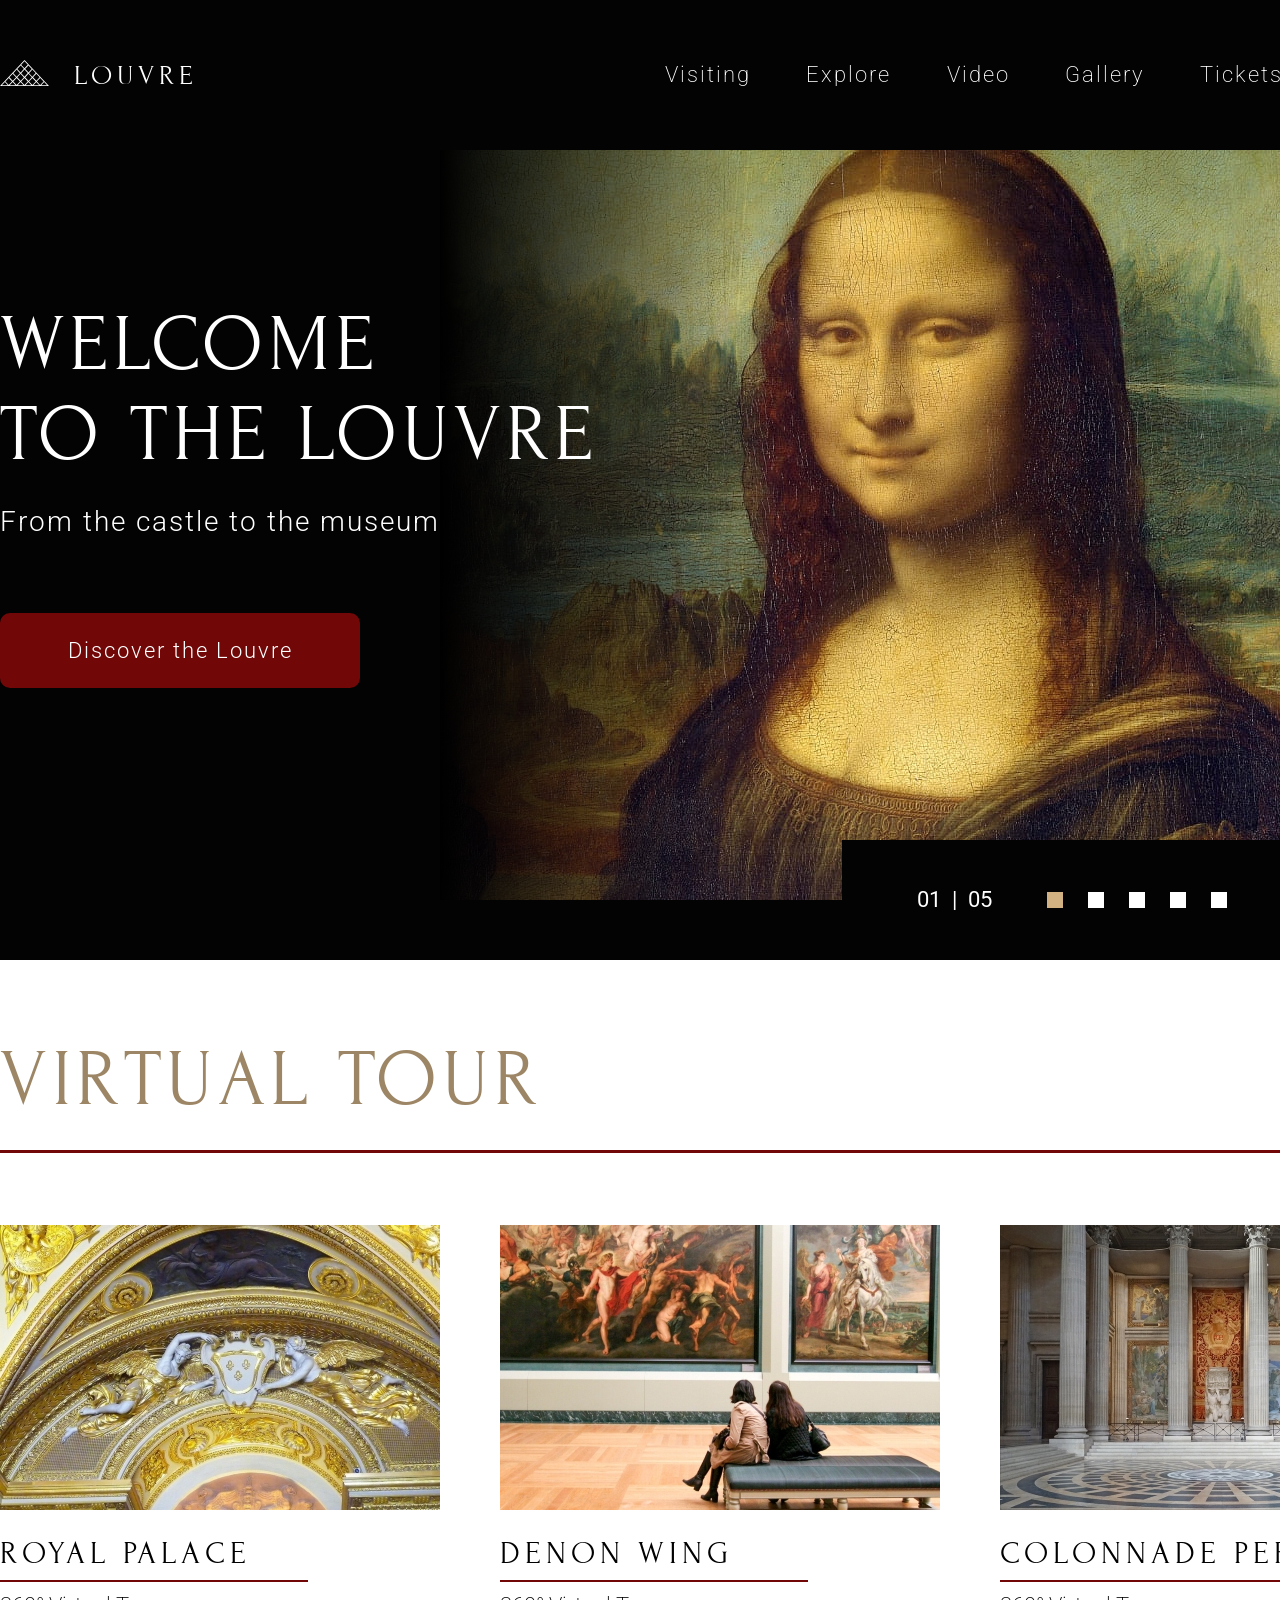
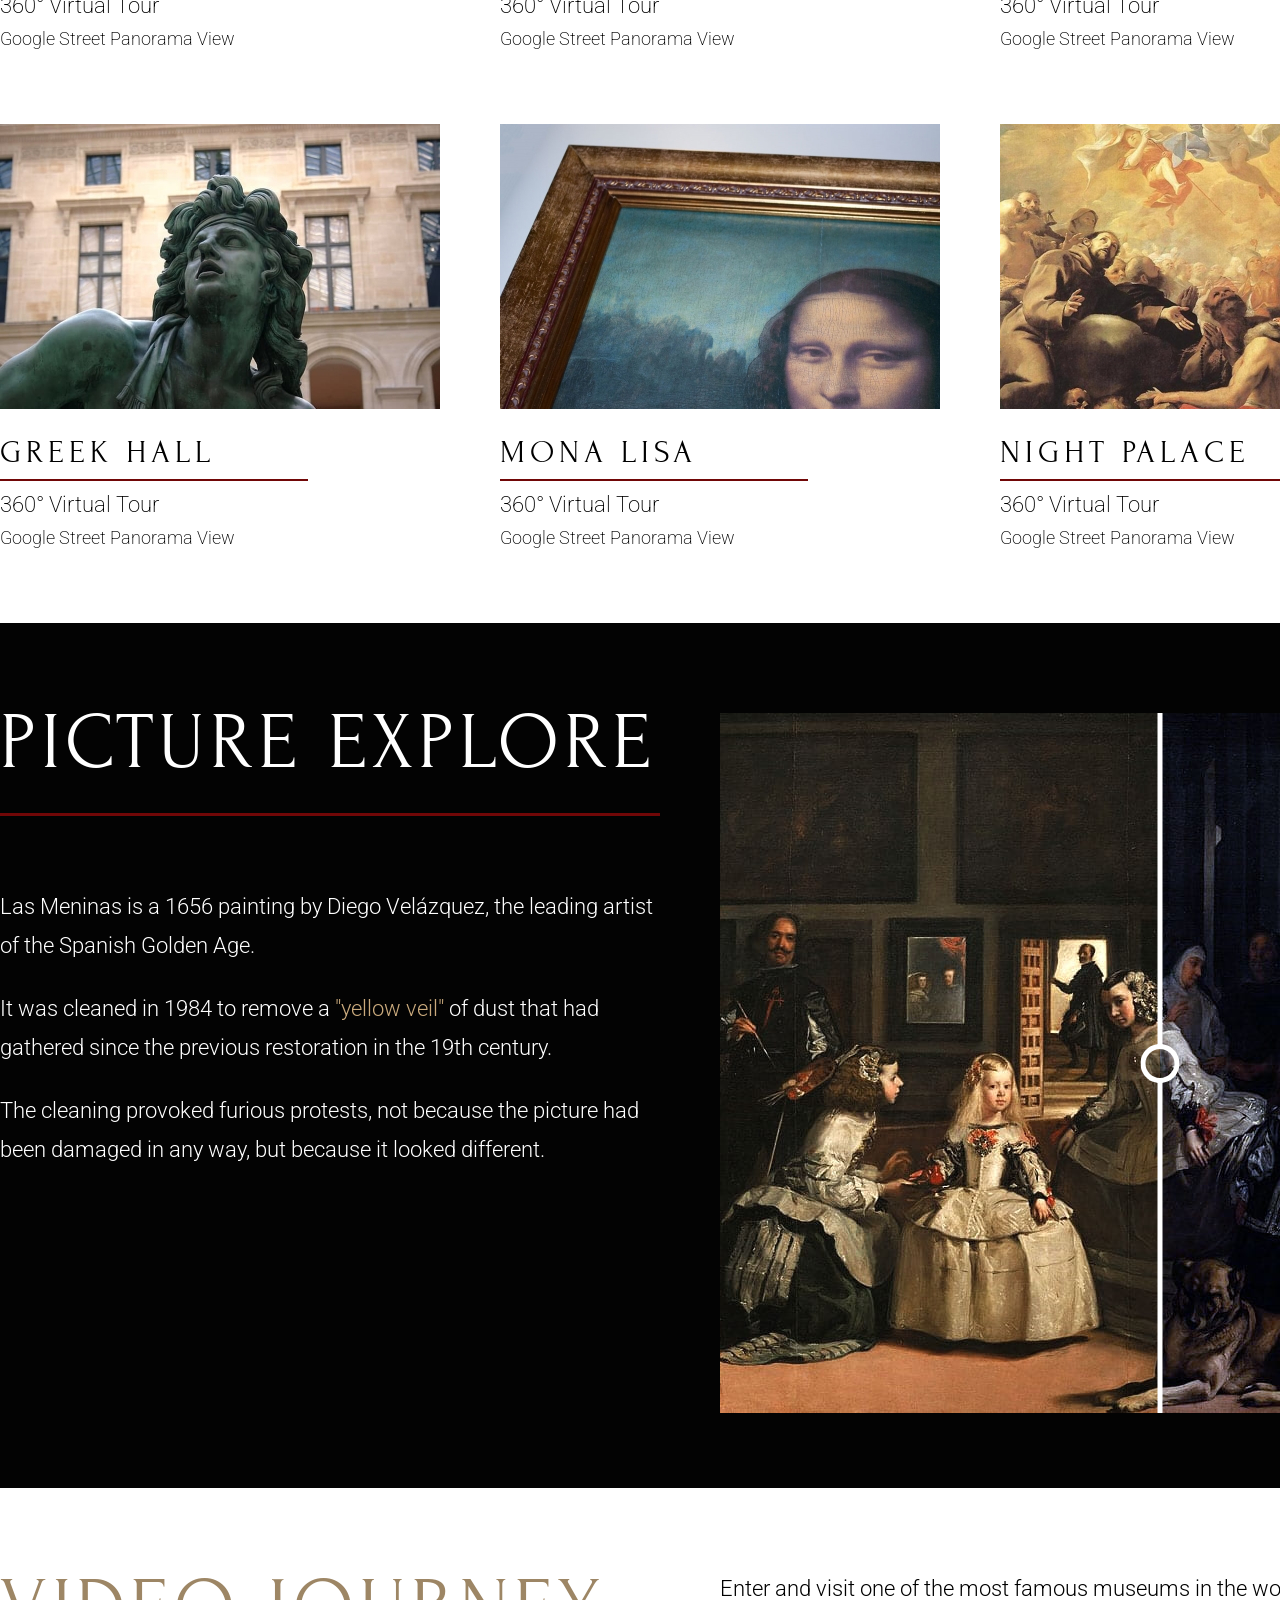
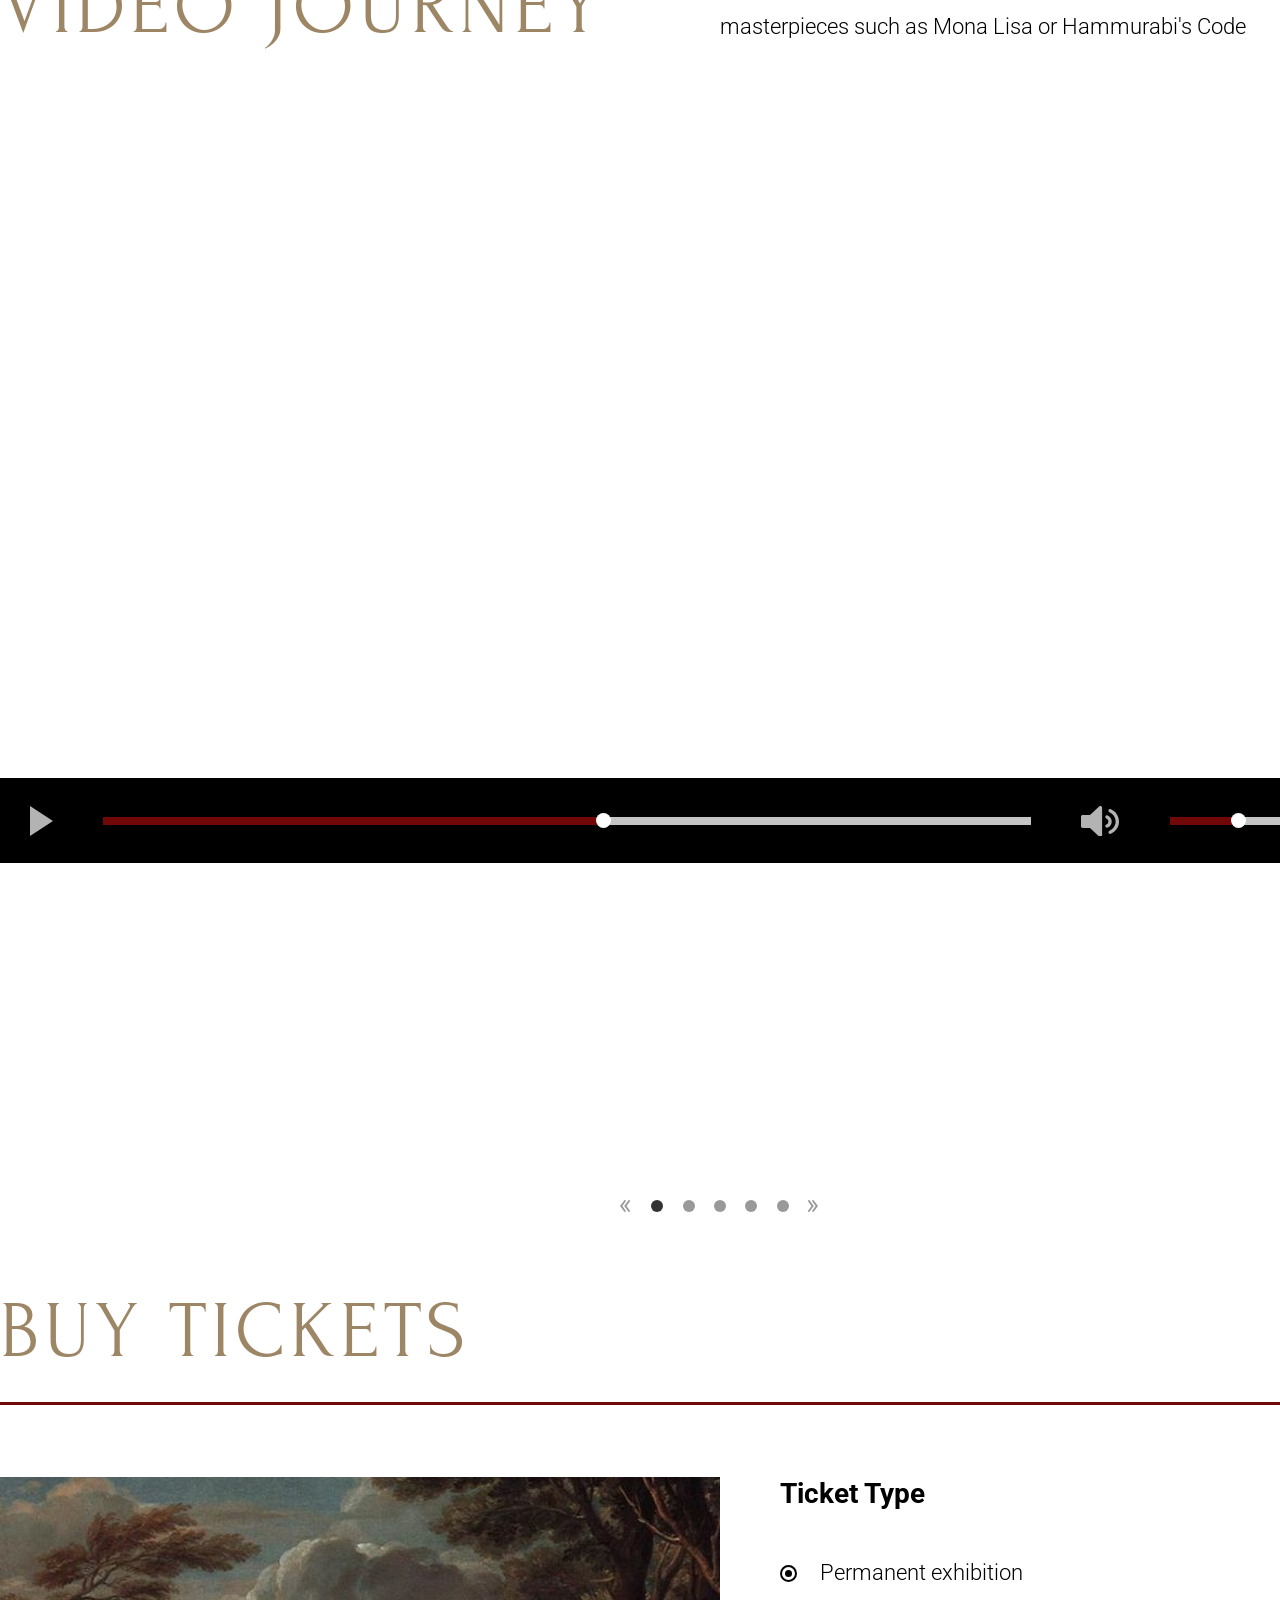
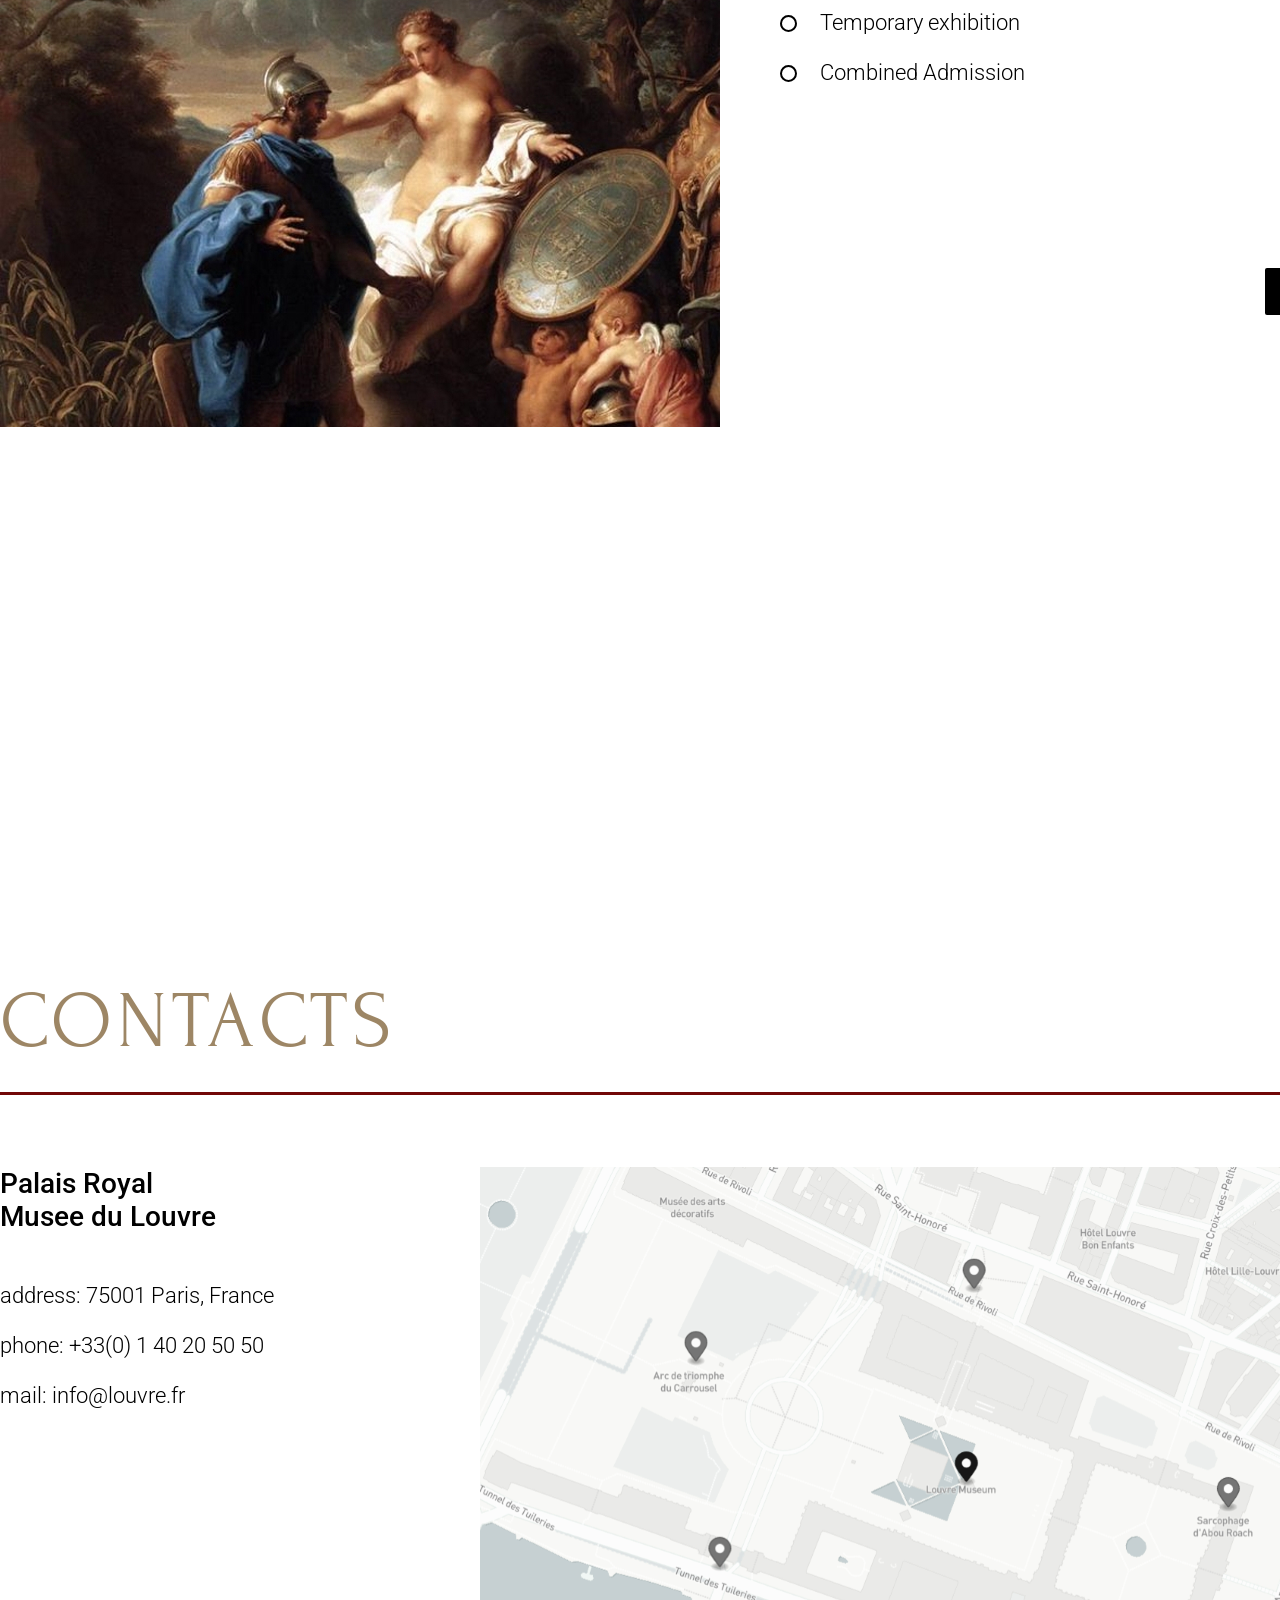
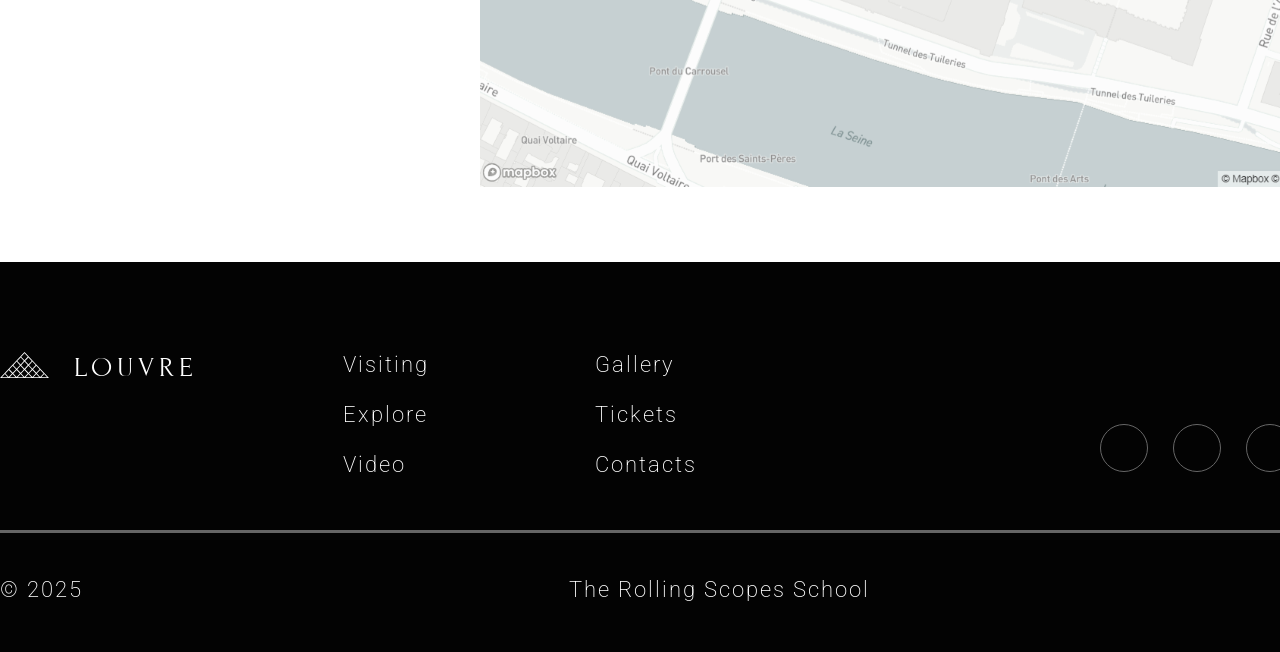
==== museum/index.html @ 96b6eca8 "feat: add tickets section" ====
<!DOCTYPE html>
<html lang="en">

<head>
	<meta charset="UTF-8">
	<meta name="viewport" content="width=device-width, initial-scale=1.0">
	<link href="https://fonts.googleapis.com/css2?family=Forum&family=Roboto:ital,wght@0,100..900;1,100..900&display=swap" rel="stylesheet">
	<link rel="shortcut icon" href="./assets/img/favicon.ico" type="image/x-icon">
	<link rel="stylesheet" href="style.css">
	<title>Louvre Museum</title>
</head>

<body>
	<div class="wrapper">
		<header class="header">
			<div class="container">
				<div class="header__row">
					<h1 class="logo-title"><a href="#!" class="logo">Louvre</a></h1>
					<nav class="header__menu">
						<ul class="header__menu-row">
							<li class="header__menu-item"><a href="#visiting" class="header__menu-link">Visiting</a></li>
							<li class="header__menu-item"><a href="#explore" class="header__menu-link">Explore</a></li>
							<li class="header__menu-item"><a href="#video" class="header__menu-link">Video</a></li>
							<li class="header__menu-item"><a href="#gallery" class="header__menu-link">Gallery</a></li>
							<li class="header__menu-item"><a href="#tickets" class="header__menu-link">Tickets</a></li>
							<li class="header__menu-item"><a href="#contacts" class="header__menu-link">Contacts</a></li>
						</ul>
					</nav>
				</div>
			</div>
		</header>
		<main class="main">
			<!-- welcome section -->
			<section class="section dark-section">
				<div class="container">
					<div class="welcome-row">
						<div class="welcome-body">
							<h2 class="section-title section-title--dark">Welcome <br> to the Louvre</h2>
							<p class="welcome-subtitle">From the castle to the museum</p>
							<a href="#!" class="welcome-link">Discover the Louvre</a>
						</div>
						<div class="welcome-slider">
							<ul class="welcome-slider__slider">
								<li class="welcome-slider__item">
									<img src="assets/img/welcome/1.jpg" alt="Mona Lisa">
								</li>
							</ul>
							<div class="welcome-slider__pagination ">
								<div class="welcome-slider__position"><span>01</span><span>|</span><span>05</span></div>
								<div class="welcome-slider__dots">
									<button class="welcome-slider__dot welcome-slider--active-btn"></button>
									<button class="welcome-slider__dot"></button>
									<button class="welcome-slider__dot"></button>
									<button class="welcome-slider__dot"></button>
									<button class="welcome-slider__dot"></button>
								</div>
								<div class="welcome-slider__arrows">
									<button class="welcome-slider__arrow-prev arrow"></button>
									<button class="welcome-slider__arrow-next arrow"></button>
								</div>
							</div>
						</div>
					</div>
				</div>
			</section>
			<!-- visiting section -->
			<section class="section" id="visiting">
				<div class="container">
					<h2 class="visiting-title section-title title-decoration">Virtual tour</h2>
					<div class="visiting-cards__row">
						<a href="#!" class="visiting-cards__item card-item">
							<img src="assets/img/visiting/1.jpg" alt="Royal Palace" class="card-item__img">
							<h3 class="card-item__title">Royal Palace</h3>
							<div class="card-item__text">
								<p>360° Virtual Tour</p>
								<p>Google Street Panorama View</p>
							</div>
						</a>
						<a href="#!" class="visiting-cards__item card-item">
							<img src="assets/img/visiting/2.jpg" alt="Denon Wing" class="card-item__img">
							<h3 class="card-item__title">Denon Wing</h3>
							<div class="card-item__text">
								<p>360° Virtual Tour</p>
								<p>Google Street Panorama View</p>
							</div>
						</a>
						<a href="#!" class="visiting-cards__item card-item">
							<img src="assets/img/visiting/3.jpg" alt="Colonnade Perrault" class="card-item__img">
							<h3 class="card-item__title">Colonnade Perrault</h3>
							<div class="card-item__text">
								<p>360° Virtual Tour</p>
								<p>Google Street Panorama View</p>
							</div>
						</a>
						<a href="#!" class="visiting-cards__item card-item">
							<img src="assets/img/visiting/4.jpg" alt="Greek hall" class="card-item__img">
							<h3 class="card-item__title">Greek hall</h3>
							<div class="card-item__text">
								<p>360° Virtual Tour</p>
								<p>Google Street Panorama View</p>
							</div>
						</a>
						<a href="#!" class="visiting-cards__item card-item">
							<img src="assets/img/visiting/5.jpg" alt="Mona Lisa" class="card-item__img">
							<h3 class="card-item__title">Mona Lisa</h3>
							<div class="card-item__text">
								<p>360° Virtual Tour</p>
								<p>Google Street Panorama View</p>
							</div>
						</a>
						<a href="#!" class="visiting-cards__item card-item">
							<img src="assets/img/visiting/6.jpg" alt="Night Palace" class="card-item__img">
							<h3 class="card-item__title">Night Palace</h3>
							<div class="card-item__text">
								<p>360° Virtual Tour</p>
								<p>Google Street Panorama View</p>
							</div>
						</a>
					</div>
				</div>
			</section>
			<!-- explore section -->
			<section class="section dark-section">
				<div class="container">
					<div class="explore__row">
						<div class="explore__body">
							<h2 class="explore__title section-title section-title--dark title-decoration">Picture explore</h2>
							<div class="explore__text">
								<p>Las Meninas is a 1656 painting by Diego Velázquez, the leading artist of the Spanish Golden Age.</p>
								<p>It was cleaned in 1984 to remove a <span>"yellow veil"</span> of dust that had gathered since the previous restoration in the 19th century.</p>
								<p>The cleaning provoked furious protests, not because the picture had been damaged in any way, but because it looked different.</p>
							</div>
						</div>
						<div class="explore__img-block">
							<div class="explore__before-container">
								<img src="assets/img/explore/before.jpg" alt="before" class="explore__before">
							</div>
							<img src="assets/img/explore/after.jpg" alt="after" class="explore__after">
							<svg xmlns="http://www.w3.org/2000/svg" width="39" height="700" viewBox="0 0 39 700" fill="none" class="explore__shutter">
								<path fill-rule="evenodd" clip-rule="evenodd" d="M19.5 365C27.5081 365 34 358.508 34 350.5C34 342.492 27.5081 336 19.5 336C11.4919 336 5 342.492 5 350.5C5 358.508 11.4919 365 19.5 365ZM19.5 370C30.2696 370 39 361.27 39 350.5C39 339.73 30.2696 331 19.5 331C8.73045 331 0 339.73 0 350.5C0 361.27 8.73045 370 19.5 370Z" fill="white" />
								<path d="M17 0H22V332H17V0Z" fill="white" />
								<path d="M17 368H22V700H17V368Z" fill="white" />
							</svg>
						</div>
					</div>
				</div>
			</section>
			<!-- video section -->
			<section class="section">
				<div class="container">
					<div class="video-section__top">
						<h2 class="section-title">Video journey</h2>
						<p class="video-section__text">Enter and visit one of the most famous museums in the world and enjoy masterpieces such as Mona Lisa or Hammurabi's Code</p>
					</div>
					<div class="video-section__video">
						<video src="assets/video/1.mp4" poster="assets/video/1.jpg"></video>
						<button class="video__play-btn video__play-btn--big"></button>
						<div class="video__player">
							<div class="video__play-btn"></div>
							<input type="range" value="54" min="0" max="100" step="1" class="progress">
							<div class="video__volume"></div>
							<input type="range" value="43" min="0" max="100" step="1" class="progress volume-progress">
							<div class="video__full"></div>
						</div>
					</div>
					<div class="video-slider">
						<ul class="video-slider__slider">
							<li class="video-slider__item">
								<iframe width="560" height="315" src="https://www.youtube.com/embed/aWmJ5DgyWPI?si=mD_u3d7WXTEX9UKD" title="YouTube video player" frameborder="0" allow="accelerometer; autoplay; clipboard-write; encrypted-media; gyroscope; picture-in-picture; web-share" referrerpolicy="strict-origin-when-cross-origin" allowfullscreen></iframe>
							</li>
							<li class="video-slider__item">
								<iframe width="560" height="315" src="https://www.youtube.com/embed/Vi5D6FKhRmo?si=MRqkx3l_nSE0ZV0d" title="YouTube video player" frameborder="0" allow="accelerometer; autoplay; clipboard-write; encrypted-media; gyroscope; picture-in-picture; web-share" referrerpolicy="strict-origin-when-cross-origin" allowfullscreen></iframe>
							</li>
							<li class="video-slider__item">
								<iframe width="560" height="315" src="https://www.youtube.com/embed/NOhDysLnTvY?si=omC6VBjmVzLuN-4K" title="YouTube video player" frameborder="0" allow="accelerometer; autoplay; clipboard-write; encrypted-media; gyroscope; picture-in-picture; web-share" referrerpolicy="strict-origin-when-cross-origin" allowfullscreen></iframe>
							</li>
						</ul>
						<div class="video-slider__pagination">
							<button class="video-slider__prev"></button>
							<button class="video-slider__dot video-slider--active-btn"></button>
							<button class="video-slider__dot"></button>
							<button class="video-slider__dot"></button>
							<button class="video-slider__dot"></button>
							<button class="video-slider__dot"></button>
							<button class="video-slider__next"></button>
						</div>
					</div>
				</div>
			</section>
			<!-- gallery section -->
			<section class="section dark-section">
				<div class="container"></div>
			</section>
			<!-- tickets section -->
			<section class="section">
				<div class="container">
					<h2 class="tickets__title section-title title-decoration">Buy tickets</h2>
					<div class="tickets__row">
						<img src="assets/img/tickets/1.jpg" alt="image" class="tickets__img">
						<form action="#!" class="tickets__form form">
							<fieldset class="form__ticket-type">
								<legend class="form__title">Ticket Type</legend>
								<ul class="form__radio-list">
									<li class="form__radio-list-item">
										<label class="form__label">
											<input type="radio" name="form__radio" class="form__radio" checked>
											Permanent exhibition
										</label>
									</li>
									<li class="form__radio-list-item">
										<label class="form__label">
											<input type="radio" name="form__radio" class="form__radio">
											Temporary exhibition
										</label>
									</li>
									<li class="form__radio-list-item">
										<label class="form__label">
											<input type="radio" name="form__radio" class="form__radio">
											Combined Admission
										</label>
									</li>
								</ul>
							</fieldset>
							<fieldset class="form__amount">
								<legend class="form__title">Amount</legend>
								<label for="form__number-basic" class="form__label">Basic 18+
									<div class="form__amount-counter">
										<button class="form__amount-btn decrease-btn">–</button>
										<input type="number" class="form__count" value="1" min="0" readonly>
										<button class="form__amount-btn increase-btn">+</button>
									</div>
								</label>
								<label for="form__number-basic" class="form__label">Senior 65+
									<div class="form__amount-counter">
										<button class="form__amount-btn decrease-btn">–</button>
										<input type="number" class="form__count" value="1" min="0" readonly>
										<button class="form__amount-btn increase-btn">+</button>
									</div>
								</label>
								<p class="form__total">Total €<span>220</span></p>
								<button class="form__btn">Buy Now</button>
							</fieldset>
						</form>
					</div>
				</div>
			</section>
			<!-- parallax -->
			<div class="parallax"></div>
			<!-- contacts section -->
			<section class="section">
				<div class="container">
					<h2 class="contacts__title section-title title-decoration">Contacts</h2>
					<div class="contacts__row">
						<div class="contacts__body">
							<h3 class="contacts__museum-name">Palais Royal <br>Musee du Louvre</h3>
							<ul class="contacts__list">
								<li class="contacts__list-item">address: 75001 Paris, France</li>
								<li class="contacts__list-item">phone:<a href="tel:+330140205050"> +33(0) 1 40 20 50 50</a></li>
								<li class="contacts__list-item">mail:<a href="mailto:info@louvre.fr"> info@louvre.fr</a></li>
							</ul>
						</div>
						<img src="assets/img/contacts/map.png" alt="map" class="contacts__map">
					</div>
				</div>
			</section>
		</main>
		<footer class="footer dark-section">
			<div class="container">
				<div class="footer__top">
					<nav class="footer__secondary-nav">
						<a href="#!" class="logo">Louvre</a>
						<ul class="footer__nav-block">
							<li class="footer__nav-block-item"><a href="#!">Visiting</a></li>
							<li class="footer__nav-block-item"><a href="#!">Explore</a></li>
							<li class="footer__nav-block-item"><a href="#!">Video </a></li>
						</ul>
						<ul class="footer__nav-block">
							<li class="footer__nav-block-item"><a href="#!">Gallery</a></li>
							<li class="footer__nav-block-item"><a href="#!">Tickets</a></li>
							<li class="footer__nav-block-item"><a href="#!">Contacts</a></li>
						</ul>
					</nav>
					<ul class="footer__soc-media">
						<li class="footer__soc-media-item"><a href="#!" class="youtube-icon"></a></li>
						<li class="footer__soc-media-item"><a href="#!" class="instagram-icon"></a></li>
						<li class="footer__soc-media-item"><a href="#!" class="facebook-icon"></a></li>
						<li class="footer__soc-media-item"><a href="#!" class="twitter-icon"></a></li>
						<li class="footer__soc-media-item"><a href="#!" class="pinterest-icon"></a></li>
					</ul>
				</div>
				<div class="footer__bottom">
					<p class="footer__date">© 2025</p>
					<a href="#!" class="footer__school">The Rolling Scopes School</a>
					<a href="#!" class="footer__username">Username</a>
				</div>
			</div>
		</footer>
	</div>
</body>

</html>
---- museum/style.css ----
* {
	padding: 0;
	margin: 0;
	border: 0;
}

html {
	box-sizing: border-box;
}

*,
*:before,
*:after {
	-webkit-box-sizing: inherit;
	box-sizing: inherit;
}

input,
button,
textarea {
	font-family: inherit;
}

ul li {
	list-style: none;
}

h1,
h2,
h3,
h4,
h5,
h6 {
	font-size: inherit;
	font-weight: 400;
}

a,
a:visited {
	text-decoration: none;
}

a {
	color: inherit;
}

button {
	cursor: pointer;
}

img {
	vertical-align: top;
}

/* ------------------------------------------------- */

html {
	scroll-behavior: smooth;
}

body {
	font-family: roboto, sans-serif;
}

.section-title {
	font-family: Forum;
	font-size: 80px;
	line-height: 90px;
	letter-spacing: 5px;
	text-transform: uppercase;
	color: #9d8665;
}

.section-title--dark {
	color: #ffffff;
}

.title-decoration {
	position: relative;
}

.title-decoration::after {
	content: '';
	position: absolute;
	top: 115px;
	left: 0;

	height: 3px;
	width: 100%;

	background-color: #710707;
}

.wrapper {
}

.main {
}

.section {

}

.dark-section {
	background-color: #030303;
	color: #fff;
}

.video-section {
}

.footer {
}

/* Header */

.header {
	background-color: #030303; /* temporary */
	color: #fff;
}

.container {
	width: 1440px;
	margin: 0 auto;
}

.header__row {
	display: flex;
	justify-content: space-between;
	align-items: center;
	height: 150px;
}

.logo {
	padding-left: 74px;

	font-family: Forum;
	font-size: 28px;
	letter-spacing: 5px;
	text-transform: uppercase;
	color: #ffffff;
	background: url("assets/svg/logo.svg") no-repeat;

	transition: filter 0.3s;
}

.logo:hover {
	filter: invert(58%) sepia(37%) saturate(323%) hue-rotate(356deg) brightness(86%) contrast(86%);
}

.header__menu {
	width: 775px;
}

.header__menu-row {
	display: flex;
	justify-content: space-between;
	align-items: center;
}

.header__menu-item {
}

.header__menu-link {
	font-weight: 200;
	font-size: 22px;
	letter-spacing: 2px;
	line-height: 100%;
	transition: color 0.3s;
}

.header__menu-link:hover {
	color: #9d8665;
}

.header__menu-link:active {
	color: #7e6c51;
}

/* Welcome section */

.welcome-row {
	position: relative;

	display: flex;
	min-height: 810px;
}

.welcome-body {
	z-index: 2;

	max-width: 600px;
	margin-top: 150px;

	color: #ffffff;
}

.welcome-subtitle {
	margin: 25px 0 75px;

	font-weight: 300;
	font-size: 28px;
	letter-spacing: 2px;
}

.welcome-link {
	display: inline-block;
	width: 360px;
	height: 75px;

	font-weight: 300;
	font-size: 22px;
	letter-spacing: 2px;
	line-height: 75px;
	text-align: center;

	border-radius: 10px;
	background-color: #710707;

	transition: background-color 0.3s;
}

	.welcome-link:hover {
		background-color: #9d8665;
	}

.welcome-slider {
	position: absolute;
	right: 0;
	top: 0;
}

.welcome-slider::before {
	content: '';
	position: absolute;
	left: 0;
	top: 0;
	z-index: 1;
	height: 100%;
	width: 100%;
	background: linear-gradient(90deg, #000000 0%, rgba(0, 0, 0, 0.5) 16.19%, rgba(0, 0, 0, 0) 30.73%);
}

.welcome-slider__slider {
}

.welcome-slider__item img {
	width: 100%;
	height: 100%;
	object-fit: contain;
}

.welcome-slider__pagination {
	position: absolute;
	bottom: -60px;
	right: 0;
	z-index: 1;

	display: flex;
	justify-content: space-between;
	align-items: center;
	padding: 40px 75px;

	color: #ffffff;
	background-color: #030303;
}

.welcome-slider__position {
	display: flex;
	justify-content: space-between;
	width: 75px;
	margin-right: 55px;

	font-weight: 400;
	font-size: 22px;
	line-height: 40px;
	text-transform: uppercase;
}

.welcome-slider__dots {
	display: flex;
	justify-content: space-between;
	margin-right: 35px;
}

.welcome-slider__dot {
	width: 16px;
	height: 16px;
	margin-right: 25px;

	background-color: #fff;

	transition: background-color 0.3s;
}

.welcome-slider__dot:hover {
	background-color: #9D8665;
}

.welcome-slider__arrows {
}

.arrow {
	width: 30px;
	height: 10px;

	transition: filter 0.3s;
}

.arrow:hover {
	filter: invert(58%) sepia(37%) saturate(323%) hue-rotate(356deg) brightness(86%) contrast(86%);
}

.welcome-slider__arrow-prev {
	margin-right: 14px;

	background: url(assets/svg/arrows/1.svg) no-repeat;
}
.welcome-slider__arrow-next {
	background: url(assets/svg/arrows/2.svg) no-repeat;
}

.welcome-slider--active-btn {
	background-color: #d2b183;
}

/* Visiting Section */

.visiting-title {
	margin: 75px 0 100px;
}

.visiting-cards__row {
	display: flex;
	justify-content: space-between;
	align-items: center;
	flex-wrap: wrap;
	gap: 75px 60px;
	margin-bottom: 75px;
}

.visiting-cards__item {
}

.card-item {
	display: block;
}

.card-item__img {
	margin-bottom: 25px;
	width: 100%;
	height: 100%;
	object-fit: contain;
}

.card-item__title {
	position: relative;

	margin-bottom: 22px;

	font-family: Forum;
	font-size: 32px;
	letter-spacing: 5px;
	text-transform: uppercase;
}

.card-item__title::after {
	content: '';
	position: absolute;
	top: 45px;
	left: 0;

	height: 2px;
	width: 70%;

	background-color: #710707;

	transition: width 0.3s;
}

.card-item:hover .card-item__title::after {
	width: 100%;
}

.card-item__text p {
	margin-bottom: 10px;

	font-weight: 200;
	font-size: 22px;
}

.card-item__text p:last-child {
	margin-bottom: 0;

	font-size: 18px;
}

/* explore section */

.explore__row {
	display: flex;
}

.explore__body {
	margin-right: 60px;

	color: #fff;
}

.explore__title {
	margin: 75px 0 100px;
}

.explore__text {
	font-size: 22px;
	font-weight: 300;
	line-height: 38.5px;
}

.explore__text p {
	margin-bottom: 25px;
}

.explore__text span {
	color: #caaa7d;
}

.explore__text p:last-child {
	margin-bottom: 0;
}

.explore__img-block {
	position: relative;

	margin: 90px 0 75px;
}

.explore__before-container {
	position: absolute;
	z-index: 1;

	width: 61.111%;
	height: 100%;
	overflow: hidden;
}

.explore__shutter {
	position: absolute;
	top: 0;
	left: 61.111%;
	z-index: 1;

	cursor: pointer;
	transform: translateX(-50%);
}

/* video section */

.video-section__top {
	display: flex;
	justify-content: space-between;
	align-items: center;
	margin: 75px 0;
}

.video-section__text {
	max-width: 720px;
	margin-left: 100px;

	font-size: 22px;
	font-weight: 300;
	line-height: 38.5px;
}

.video-section__video {
	position: relative;
	width: 100%;
	height: 735px;
	margin-bottom: 40px;

}

.video-section__video video {
	width: 100%;
  height: 100%;
	object-fit: cover;

}

.video__play-btn {
	width: 0;
	height: 0;

	border-top: 15px solid transparent;
	border-bottom: 15px solid transparent;
	border-left: 23px solid #b3b3b3;
	cursor: pointer;

	transition: border-left-color 0.3s;
}

.video__play-btn:hover {
	border-left-color: #989898;
}

.video__play-btn--big {
	position: absolute;
	top: 44.1%;
	left: 50.8%	;

	border-top: 60px solid transparent;
	border-bottom: 60px solid transparent;
	border-left: 90px solid #ffffff;

	background-color: transparent;
	transform: translateX(-50%) translateY(-50%);
}

.video__play-btn--big::before {
	content: '';
	position: absolute;

	width: 220px;
	height: 220px;
	border: 10px solid #ffffff;
	border-radius: 50%;

	transform: translateX(-75%) translateY(-50%);
	transition: border-color 0.3s;
}

.video__play-btn--big:hover::before {
	border-color: #989898;
}

.video__player {
	position: absolute;
	bottom: 0;
	left: 0;
	z-index: 1;

	display: flex;
	align-items: center;
	column-gap: 50px;
	width: 100%;
	height: 85px;
	padding: 25px 30px;

	background-color: #000000;
}

.progress {
  height: 8px;
	width: 930px;

  background: linear-gradient(to right, #710707 0%, #710707 54%, #c4c4c4 54%, #c4c4c4 100%);
  appearance: none;
  cursor: pointer;
}

.progress::-webkit-slider-thumb {
  width: 15px;
  height: 15px;

  background: #ffffff;
  border-radius: 50%;
  appearance: none;
  cursor: pointer;
}

.video__volume {
	width: 40px;
	height: 30px;

	background: url("assets/svg/video-slider/volume.svg") no-repeat;
	cursor: pointer;

	transition: filter 0.3s;
}

.video__volume:hover {
	filter: invert(65%) sepia(8%) saturate(231%) hue-rotate(22deg) brightness(135%) contrast(89%);
}

.volume-progress {
	width: 155px;

  background: linear-gradient(to right, #710707 0%, #710707 43%, #c4c4c4 43%, #c4c4c4 100%);
}

.video__full {
	width: 35px;
	height: 35px;

	background: url("assets/svg/video-slider/full.svg");
	cursor: pointer;

	transition: filter 0.3s;
}

.video__full:hover {
	filter: invert(65%) sepia(8%) saturate(231%) hue-rotate(22deg) brightness(135%) contrast(89%);
}

.video-slider {
}

.video-slider__slider {
	display: flex;
	justify-content: space-between;
	margin-bottom: 40px;

}

.video-slider__item {
	width: 450px;

	aspect-ratio: 16 / 9;
}

.video-slider__item iframe {
	width: 100%;
	height: 100%;
}

.video-slider__pagination {
	display: flex;
	justify-content: space-between;
	max-width: 200px;
	margin: 0 auto 75px;
}

.video-slider__pagination>button {
	width: 12px;
	height: 12px;

	transition: filter 0.3s, background-color 0.3s;
}

.video-slider__prev {
	background: url("assets/svg/video-slider/prev.svg") no-repeat;
}

.video-slider__next {
	background: url("assets/svg/video-slider/next.svg") no-repeat;
}

.video-slider__prev:hover,
.video-slider__next:hover {
	filter: invert(14%) sepia(64%) saturate(32115%) hue-rotate(351deg) brightness(40%) contrast(115%);
}


.video-slider__dot {
	border-radius: 50%;
	background-color: #999999;
}

.video-slider__dot:hover {
	background-color: #710707;
}

.video-slider--active-btn {
	background-color: #333333;
}

/* tickets section */

.tickets__title {
	margin: 75px 0 100px;
}

.tickets__row {
	display: flex;
	justify-content: space-between;
}

.tickets__img {
	margin: 0 60px 75px 0;
}

.tickets__form {
	display: flex;
	justify-content: space-between;
	flex: 1 1 auto;
}

.form {
}

.form__ticket-type {
}

.form__title {
	font-size: 28px;
	font-weight: 700;
	margin-bottom: 25px;
}

.form__radio-list-item {
	margin-top: 25px;
}

.form__radio {

	appearance: none;
}

.form__radio::before {
	content: '';
	position: absolute;
	top: 5px;
	left: 0;

	width: 17px;
	height: 17px;

	border: 2px solid #000;
	border-radius: 50%;
}

.form__radio:checked::after {
	content: '';
	position: absolute;
	top: 10px;
	left: 5px;

	width: 7px;
	height: 7px;

	background-color: #000000;
	border-radius: 50%;
}

.form__label {
	position: relative;

	font-size: 22px;
	font-weight: 300;

	text-align: left;
}

.form__ticket-type .form__label {
	padding-left: 35px;
}

.form__amount {
	display: flex;
	flex-direction: column;
	align-items: flex-end;
	text-align: right;
}

.form__amount-counter {
	display: flex;
	justify-content: space-between;
	max-width: 150px;
	margin: 15px 0 10px;
	padding: 3px 14px;

	font-weight: 400;
	font-size: 32px;
	text-align: center;

	border: 3px solid #000;
}

.form__amount-btn {
	font: inherit;

	background-color: transparent;
}

.decrease-btn {
}

.form__count {
	width: 100%;
	margin: 0 5px;

	text-align: center;
	font-size: 22px;
	font-weight: 300;

}

input::-webkit-outer-spin-button,
input::-webkit-inner-spin-button {
  -webkit-appearance: none;
}

.increase-btn {
}

.form__total {
	margin: 40px 0 60px;

	font-size: 28px;
	font-weight: 700;
	letter-spacing: 1.65px;
}

.form__btn {
	padding: 11px 38px;

	color: #ffffff;
	text-align: center;
	font-size: 22px;
	font-weight: 300;
	letter-spacing: 2px;

	border-radius: 2px;
	background: #000;
}

/* parallax */

.parallax {
	width: 100%;
	height: 400px;
	background: url("assets/img/parallax.jpg") fixed;
	background-size: cover;
}

/* contacts section */

.contacts__row {
	display: flex;
	justify-content: space-between;
	margin: 100px 0 75px;
}

.contacts__title {
	margin-top: 75px;
}

.contacts__body {
}

.contacts__museum-name {
	margin-bottom: 50px;

	font-size: 28px;
	font-weight: 500;
}

.contacts__list {
	font-size: 22px;
	font-weight: 300;
}

.contacts__list-item {
	margin-bottom: 25px;
}

.contacts__list-item a {
	transition: color 0.3s;
}

.contacts__list-item a:hover {
	color: #9d8665;
}

.contacts__list-item:last-child {
	margin-bottom: 0;
}

.contacts__map {
}

/* footer */

.footer {
	position: relative;

	font-size: 22px;
	font-weight: 200;
	letter-spacing: 2px;
}

.footer::after {
	content: '';
	position: absolute;
	left: 0;
	top: 268px;

	width: 100%;
	height: 3px;

	background-color: #666666;
}

.footer__top {
	display: flex;
	justify-content: space-between;
	align-items: flex-end;
	padding: 90px 0 50px;
}

.footer__top .logo {
	align-self: start;
}

.footer__secondary-nav {
	display: flex;
	column-gap: 145px;
}

.footer__nav-block {
	width: 107px;
}

.footer__nav-block-item {
	margin-bottom: 25px;
}

.footer__nav-block-item a {
	transition: color 0.3s;
}

.footer__nav-block-item a:hover {
	color: #9D8665;
}

.footer__nav-block-item:last-child {
	margin-bottom: 0;
}

.footer__soc-media {
	display: flex;
	justify-content: space-between;
	align-items: center;
	column-gap: 25px;
	padding-bottom: 5px;
}

.footer__soc-media-item a {
	display: block;
	width: 48px;
	height: 48px;

	border: 1px solid #666666;
	border-radius: 50%;

	transition: filter 0.3s;
}

.footer__soc-media-item a:hover {
	filter: invert(58%) sepia(37%) saturate(323%) hue-rotate(356deg) brightness(86%) contrast(86%);

}

.youtube-icon {
	background: url("assets/svg/soc-media/1.svg") center no-repeat;
}

.instagram-icon {
	background: url("assets/svg/soc-media/2.svg") center no-repeat;
}

.facebook-icon {
	background: url("assets/svg/soc-media/3.svg") center no-repeat;
}

.twitter-icon {
	background: url("assets/svg/soc-media/4.svg") center no-repeat;
}

.pinterest-icon {
	background: url("assets/svg/soc-media/5.svg") center no-repeat;
}

.footer__bottom {
	display: flex;
	justify-content: space-between;
	padding: 50px 0;
}

.footer__bottom a {
	transition: color 0.3s;
}


.footer__bottom a:hover {
	color: #9D8665;
}

.footer__date {

}

.footer__school {
	padding-left: 30px;
}

.footer__username {
}
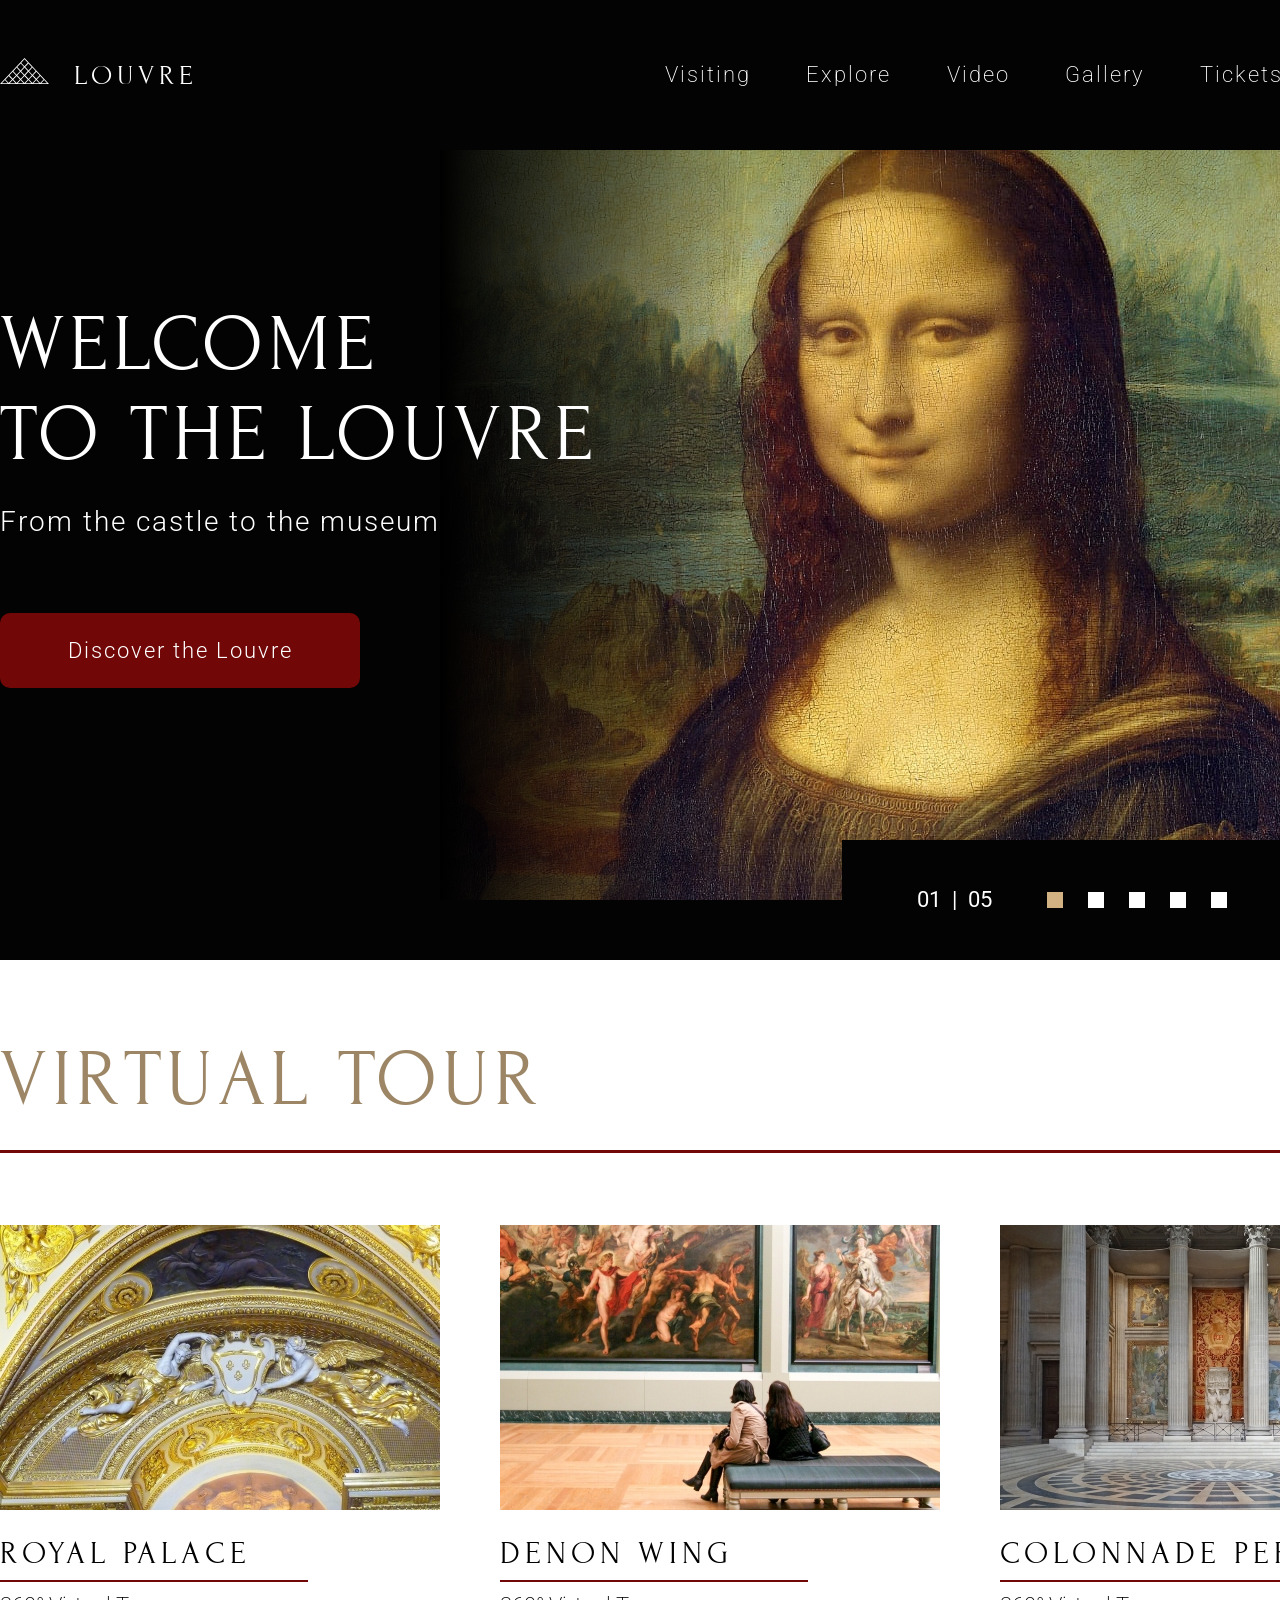
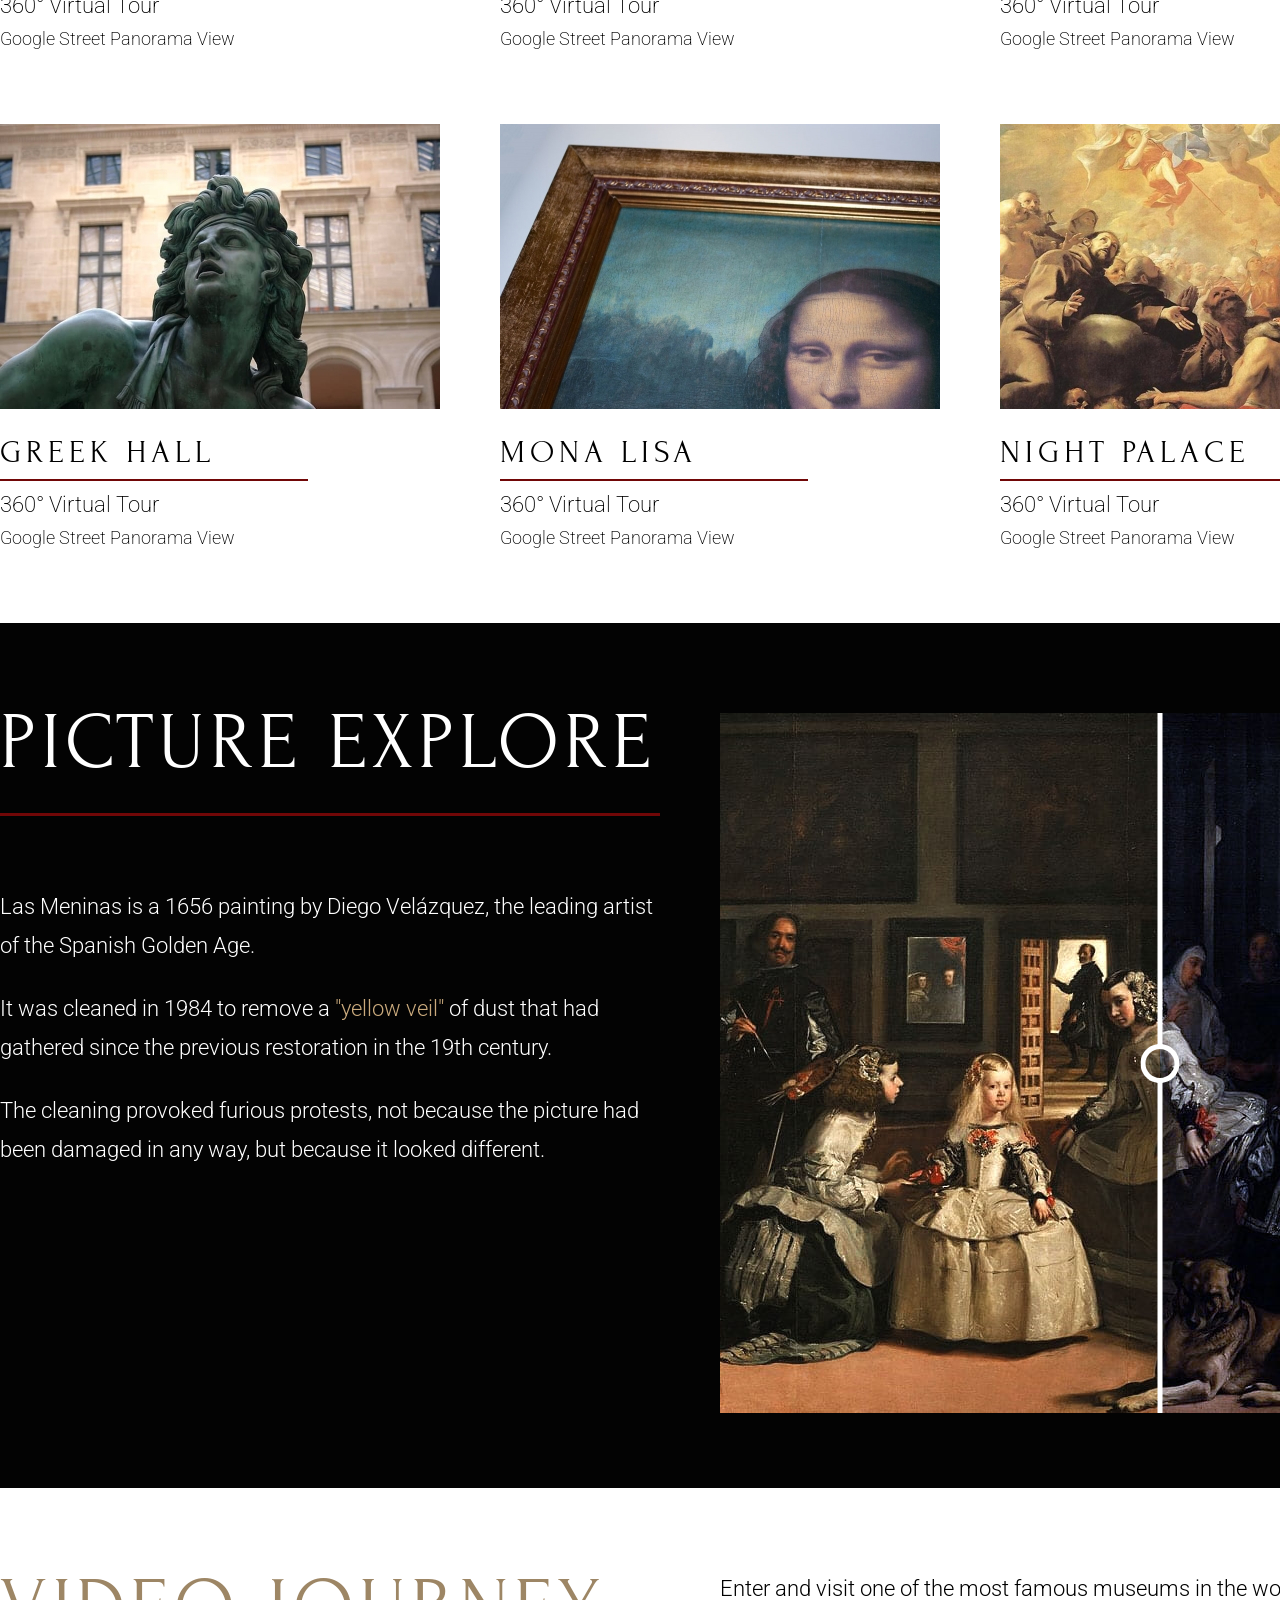
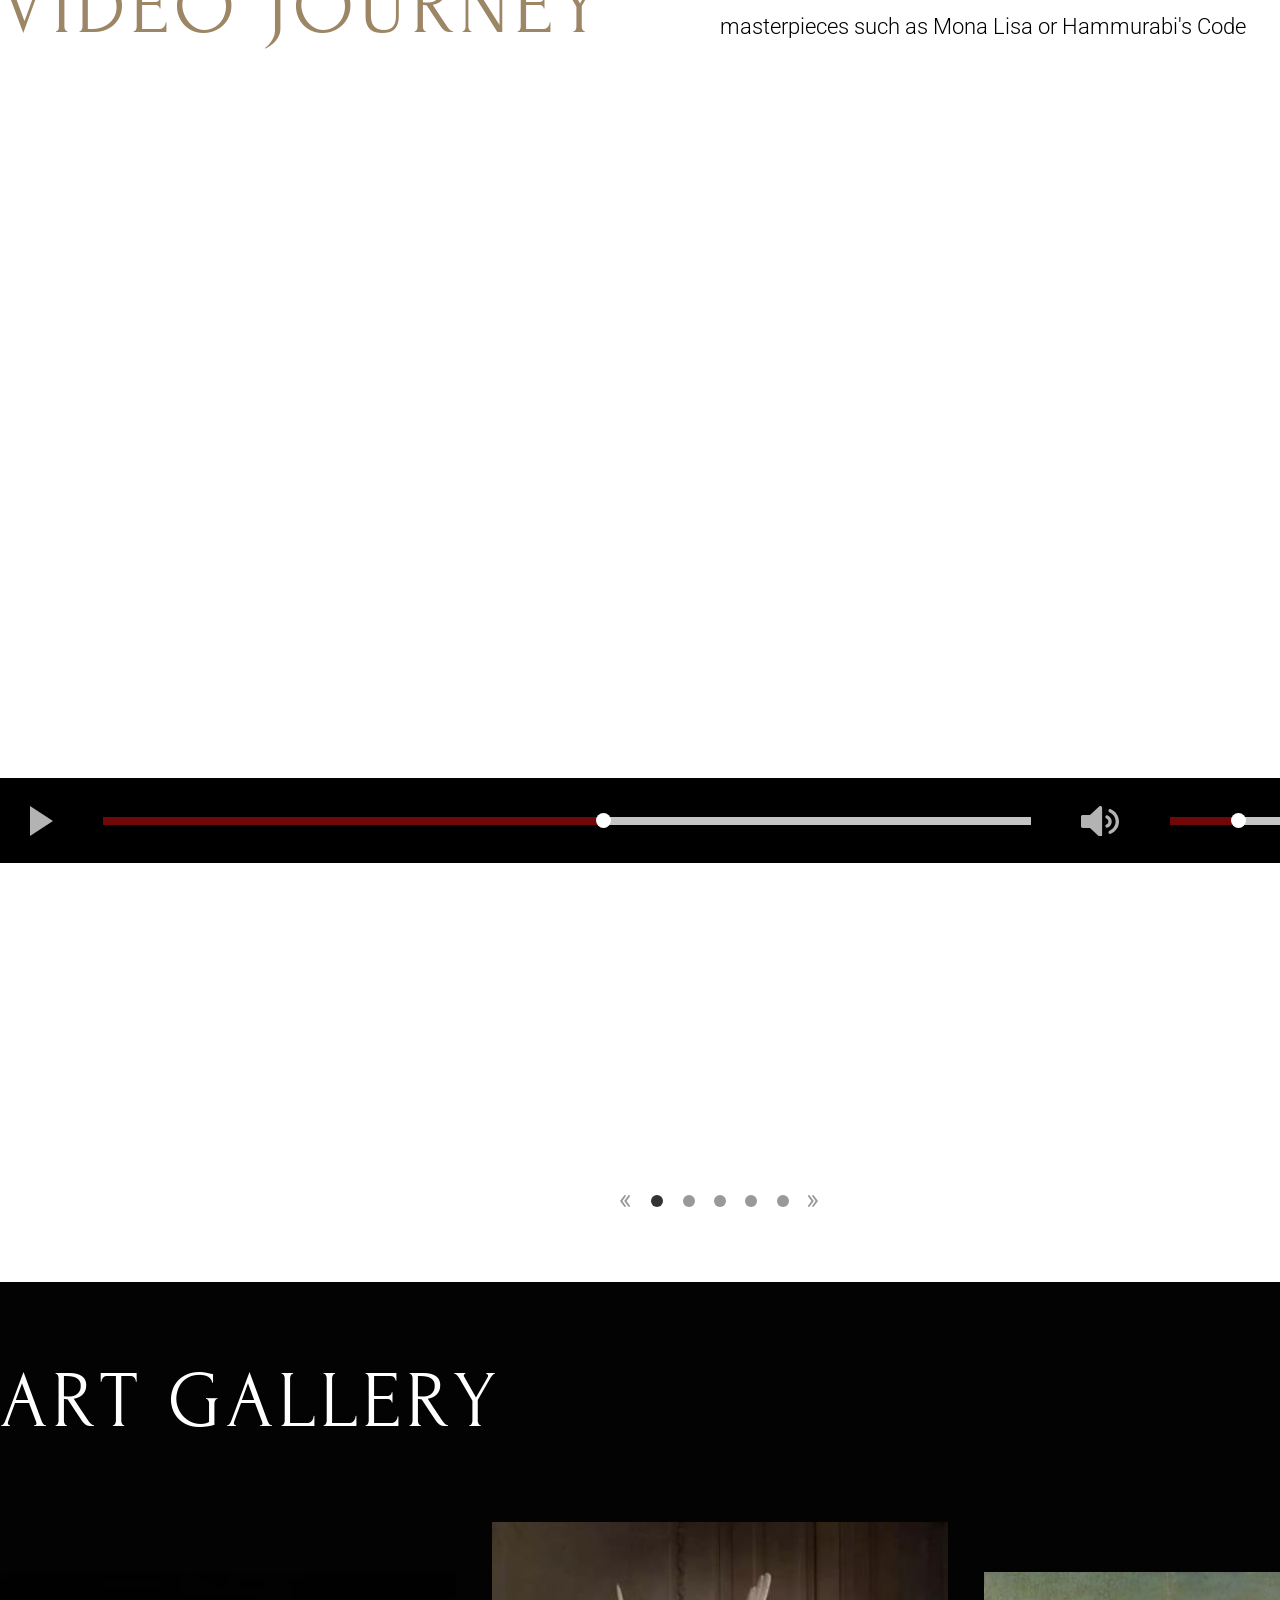
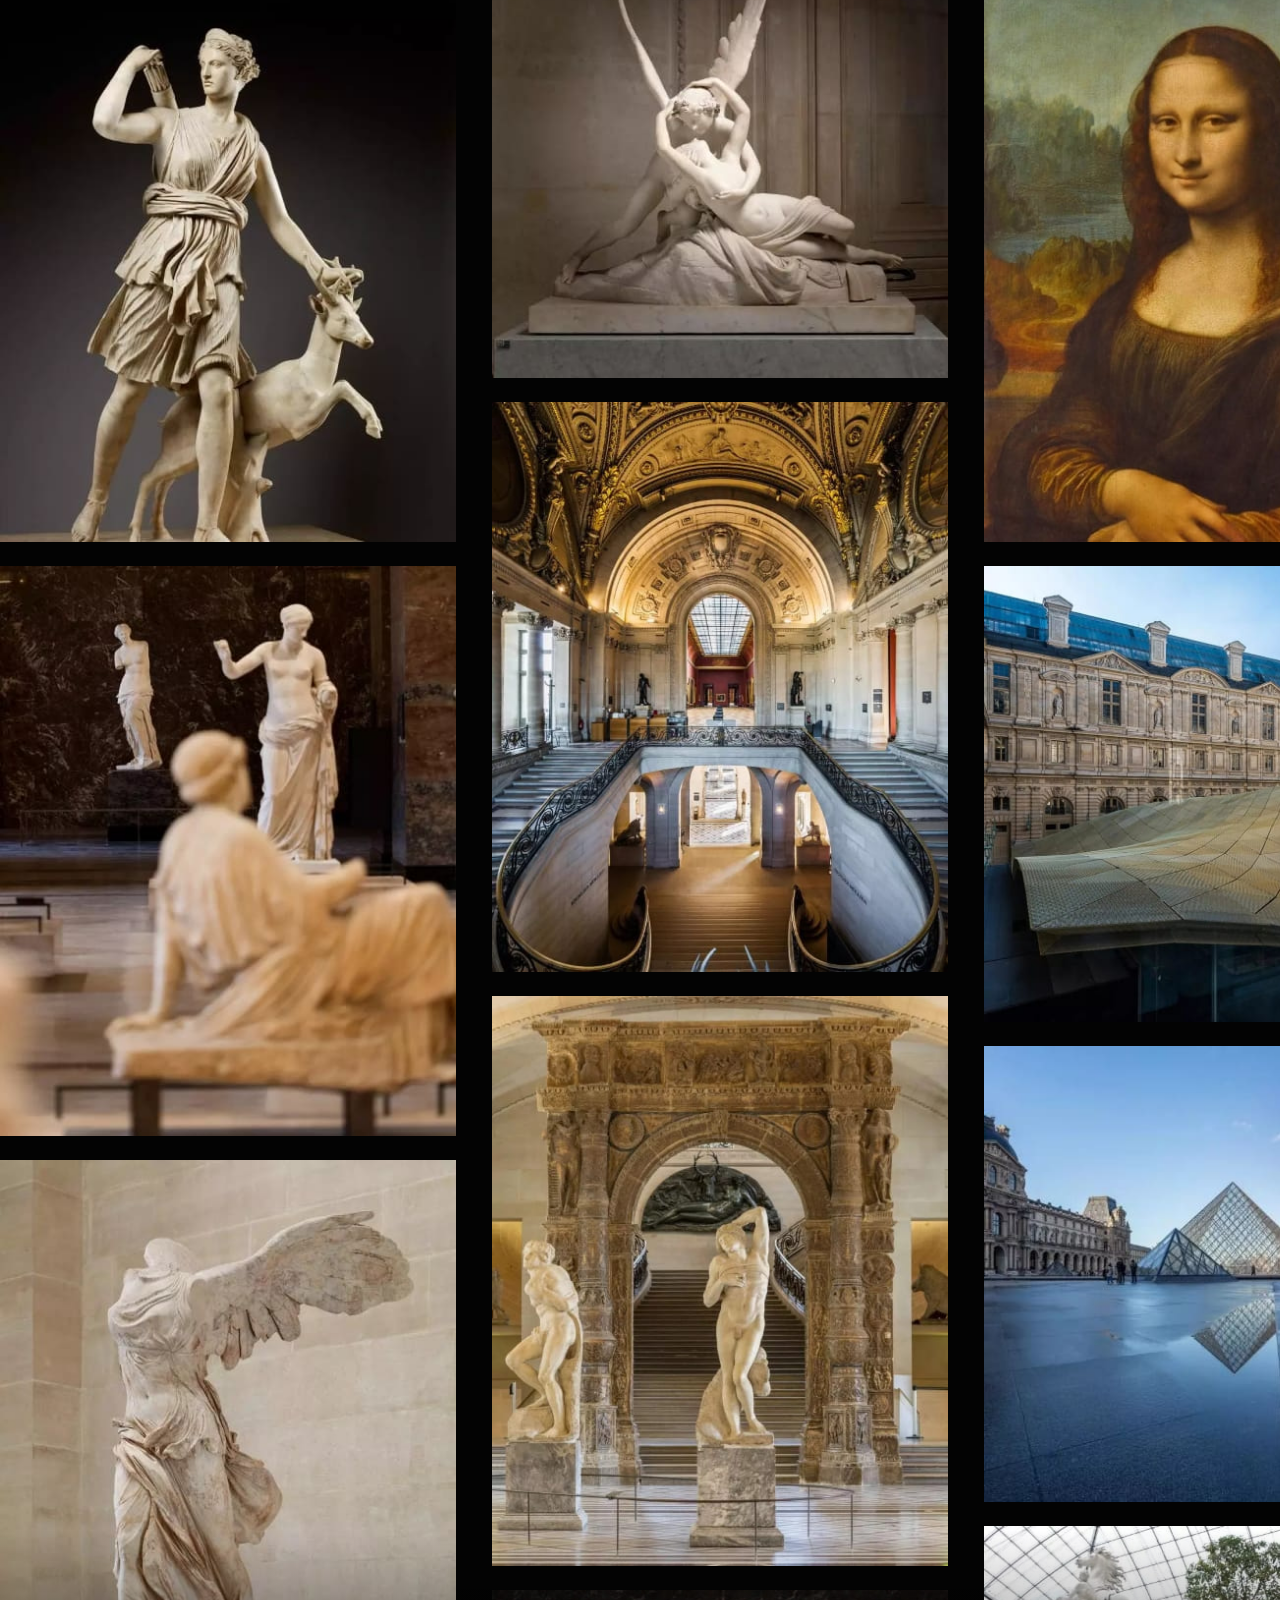
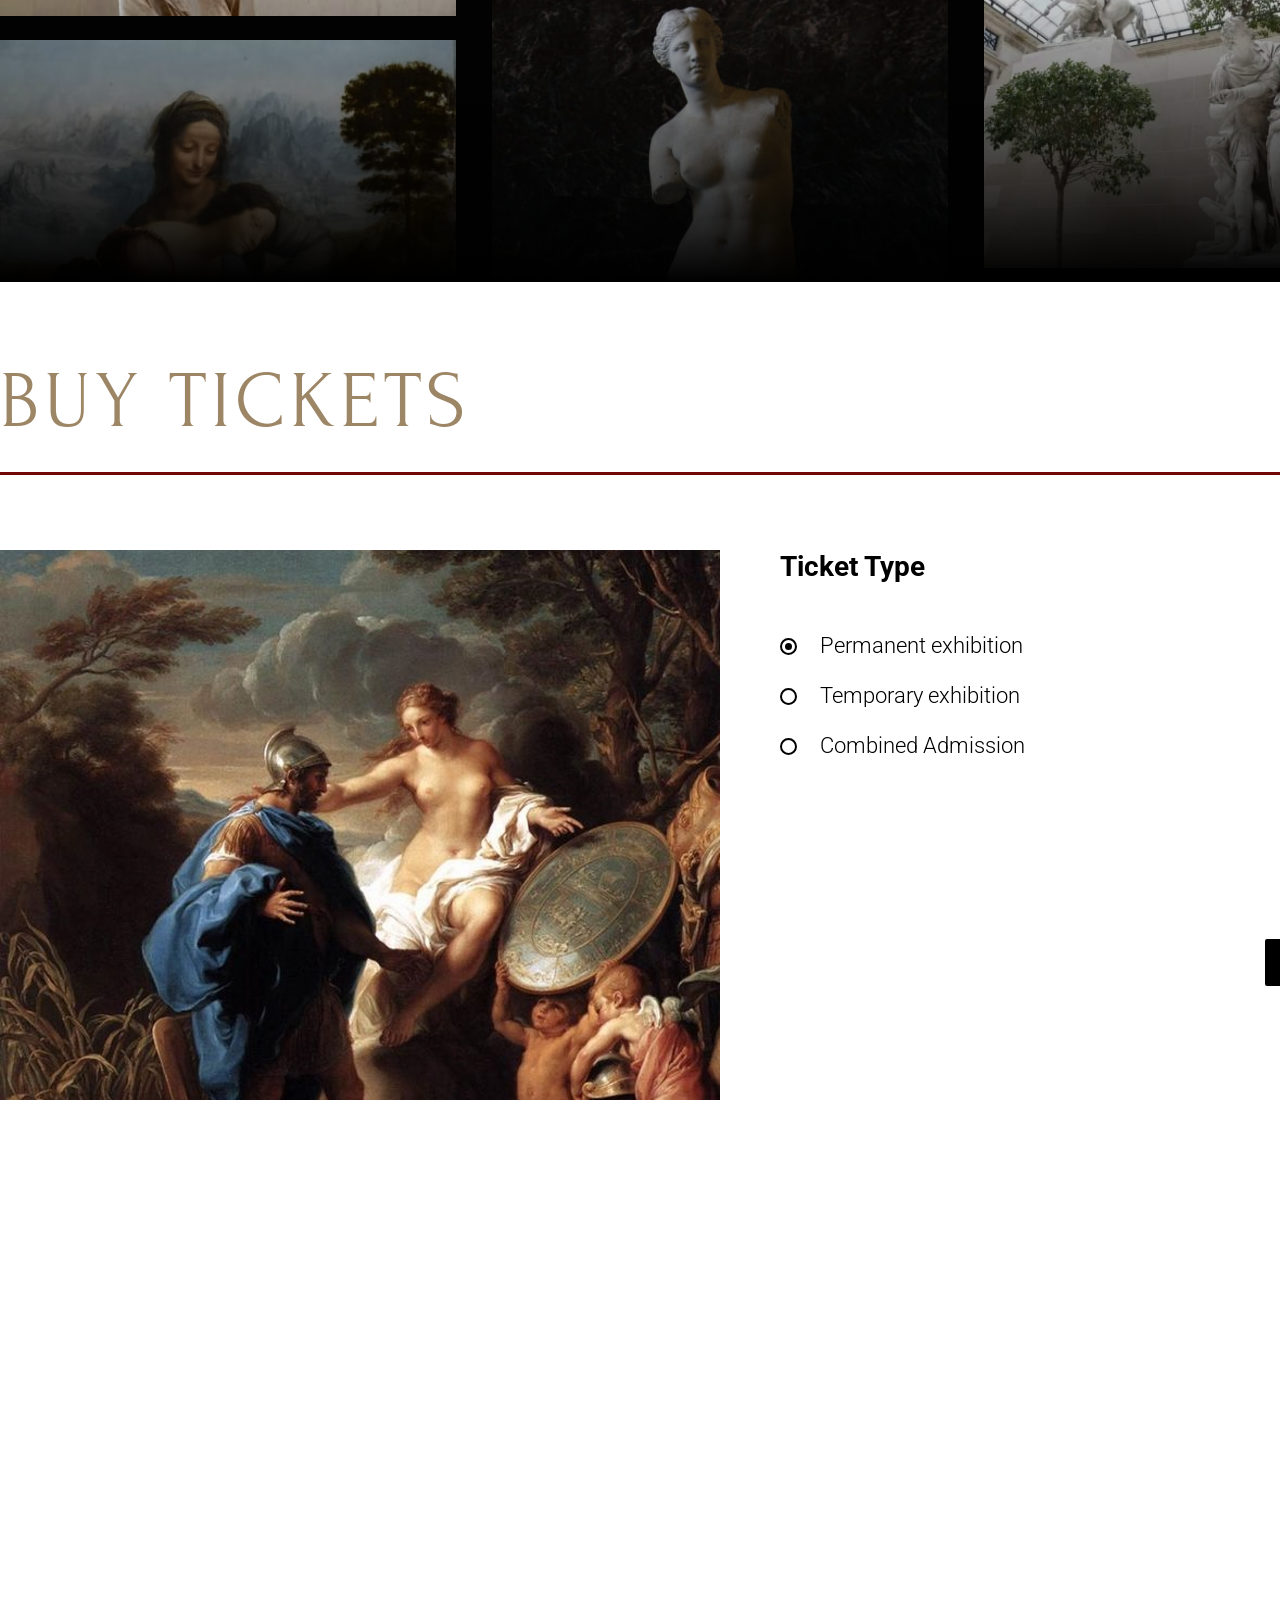
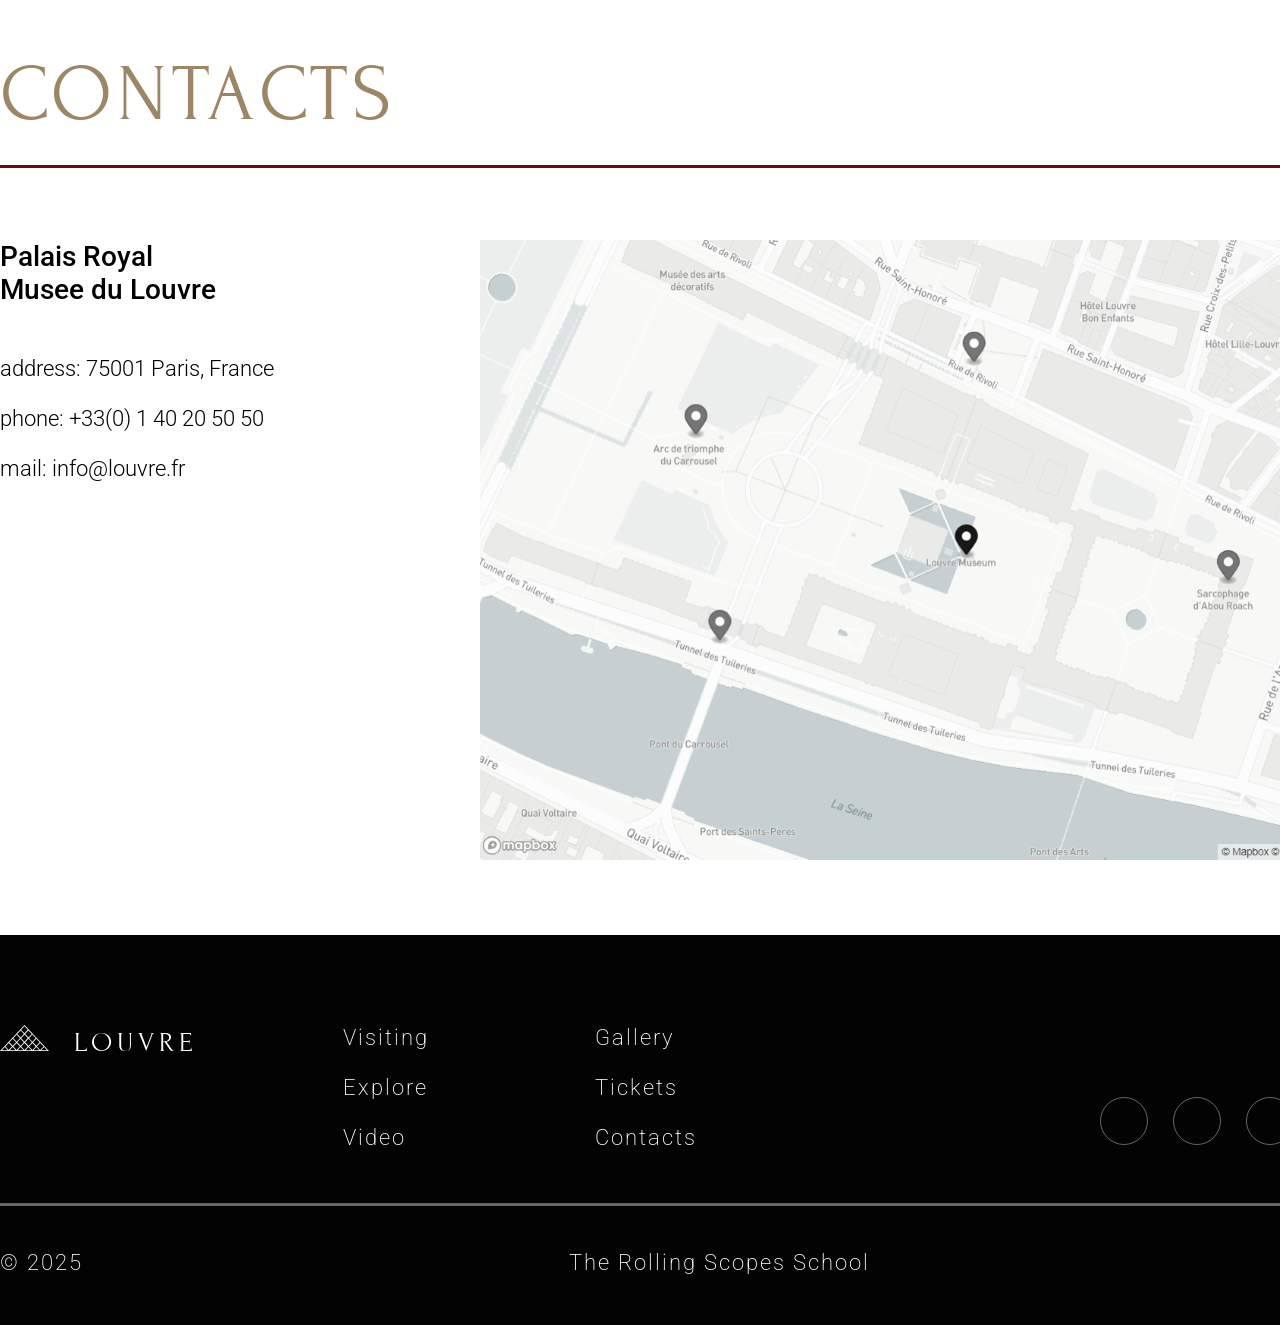
==== commit 96aa7068: "feat: add gallery section" ====
--- a/museum/index.html
+++ b/museum/index.html
@@ -31,7 +31,7 @@
 		</header>
 		<main class="main">
 			<!-- welcome section -->
-			<section class="section dark-section">
+			<section class="welcome section dark-section">
 				<div class="container">
 					<div class="welcome-row">
 						<div class="welcome-body">
@@ -66,7 +66,7 @@
 			<!-- visiting section -->
 			<section class="section" id="visiting">
 				<div class="container">
-					<h2 class="visiting-title section-title title-decoration">Virtual tour</h2>
+					<h2 class="section-title title-decoration">Virtual tour</h2>
 					<div class="visiting-cards__row">
 						<a href="#!" class="visiting-cards__item card-item">
 							<img src="assets/img/visiting/1.jpg" alt="Royal Palace" class="card-item__img">
@@ -124,7 +124,7 @@
 				<div class="container">
 					<div class="explore__row">
 						<div class="explore__body">
-							<h2 class="explore__title section-title section-title--dark title-decoration">Picture explore</h2>
+							<h2 class="section-title section-title--dark title-decoration">Picture explore</h2>
 							<div class="explore__text">
 								<p>Las Meninas is a 1656 painting by Diego Velázquez, the leading artist of the Spanish Golden Age.</p>
 								<p>It was cleaned in 1984 to remove a <span>"yellow veil"</span> of dust that had gathered since the previous restoration in the 19th century.</p>
@@ -148,7 +148,7 @@
 			<!-- video section -->
 			<section class="section">
 				<div class="container">
-					<div class="video-section__top">
+					<div class="video-section__top section-title--small-margin">
 						<h2 class="section-title">Video journey</h2>
 						<p class="video-section__text">Enter and visit one of the most famous museums in the world and enjoy masterpieces such as Mona Lisa or Hammurabi's Code</p>
 					</div>
@@ -188,13 +188,32 @@
 				</div>
 			</section>
 			<!-- gallery section -->
-			<section class="section dark-section">
-				<div class="container"></div>
+			<section class="gallery section dark-section">
+				<div class="container">
+					<h2 class="section-title section-title--dark section-title--small-margin">Art Gallery</h2>
+					<div class="gallery__container">
+						<div class="gallery__img"><img src="assets/img/gallery/1.jpg" alt="gallery image"></div>
+						<div class="gallery__img"><img src="assets/img/gallery/2.jpg" alt="gallery image"></div>
+						<div class="gallery__img"><img src="assets/img/gallery/3.jpg" alt="gallery image"></div>
+						<div class="gallery__img"><img src="assets/img/gallery/4.jpg" alt="gallery image"></div>
+						<div class="gallery__img"><img src="assets/img/gallery/13.jpg" alt="gallery image"></div>
+						<div class="gallery__img"><img src="assets/img/gallery/5.jpg" alt="gallery image"></div>
+						<div class="gallery__img"><img src="assets/img/gallery/6.jpg" alt="gallery image"></div>
+						<div class="gallery__img"><img src="assets/img/gallery/7.jpg" alt="gallery image"></div>
+						<div class="gallery__img"><img src="assets/img/gallery/8.jpg" alt="gallery image"></div>
+						<div class="gallery__img"><img src="assets/img/gallery/14.jpg" alt="gallery image"></div>
+						<div class="gallery__img"><img src="assets/img/gallery/9.jpg" alt="gallery image"></div>
+						<div class="gallery__img"><img src="assets/img/gallery/10.jpg" alt="gallery image"></div>
+						<div class="gallery__img"><img src="assets/img/gallery/11.jpg" alt="gallery image"></div>
+						<div class="gallery__img"><img src="assets/img/gallery/12.jpg" alt="gallery image"></div>
+						<div class="gallery__img"><img src="assets/img/gallery/15	.jpg" alt="gallery image"></div>
+					</div>
+				</div>
 			</section>
 			<!-- tickets section -->
 			<section class="section">
 				<div class="container">
-					<h2 class="tickets__title section-title title-decoration">Buy tickets</h2>
+					<h2 class="section-title title-decoration">Buy tickets</h2>
 					<div class="tickets__row">
 						<img src="assets/img/tickets/1.jpg" alt="image" class="tickets__img">
 						<form action="#!" class="tickets__form form">
@@ -249,7 +268,7 @@
 			<!-- contacts section -->
 			<section class="section">
 				<div class="container">
-					<h2 class="contacts__title section-title title-decoration">Contacts</h2>
+					<h2 class="section-title title-decoration">Contacts</h2>
 					<div class="contacts__row">
 						<div class="contacts__body">
 							<h3 class="contacts__museum-name">Palais Royal <br>Musee du Louvre</h3>
--- a/museum/style.css
+++ b/museum/style.css
@@ -62,13 +62,19 @@
 	font-family: roboto, sans-serif;
 }
 
-.section-title {
-	font-family: Forum;
-	font-size: 80px;
-	line-height: 90px;
-	letter-spacing: 5px;
-	text-transform: uppercase;
-	color: #9d8665;
+	.section-title {
+		margin-bottom: 100px;
+
+		font-family: Forum;
+		font-size: 80px;
+		line-height: 90px;
+		letter-spacing: 5px;
+		text-transform: uppercase;
+		color: #9d8665;
+	}
+
+.section-title--small-margin {
+	margin-bottom: 75px;
 }
 
 .section-title--dark {
@@ -98,7 +104,7 @@
 }
 
 .section {
-
+	padding: 75px 0;
 }
 
 .dark-section {
@@ -106,12 +112,6 @@
 	color: #fff;
 }
 
-.video-section {
-}
-
-.footer {
-}
-
 /* Header */
 
 .header {
@@ -119,20 +119,20 @@
 	color: #fff;
 }
 
+.header__row {
+	display: flex;
+	justify-content: space-between;
+	align-items: center;
+	height: 150px;
+}
+
 .container {
 	width: 1440px;
 	margin: 0 auto;
 }
 
-.header__row {
-	display: flex;
-	justify-content: space-between;
-	align-items: center;
-	height: 150px;
-}
-
 .logo {
-	padding-left: 74px;
+	padding: 2px 0 0 74px;
 
 	font-family: Forum;
 	font-size: 28px;
@@ -179,6 +179,14 @@
 
 /* Welcome section */
 
+.welcome {
+	padding: 0;
+}
+
+.welcome .section-title {
+	margin-bottom: 0;
+}
+
 .welcome-row {
 	position: relative;
 
@@ -336,7 +344,6 @@
 	align-items: center;
 	flex-wrap: wrap;
 	gap: 75px 60px;
-	margin-bottom: 75px;
 }
 
 .visiting-cards__item {
@@ -432,7 +439,7 @@
 .explore__img-block {
 	position: relative;
 
-	margin: 90px 0 75px;
+	margin-top: 15px;
 }
 
 .explore__before-container {
@@ -460,7 +467,10 @@
 	display: flex;
 	justify-content: space-between;
 	align-items: center;
-	margin: 75px 0;
+}
+
+.video-section__top .section-title {
+	margin: 0;
 }
 
 .video-section__text {
@@ -602,13 +612,10 @@
 	filter: invert(65%) sepia(8%) saturate(231%) hue-rotate(22deg) brightness(135%) contrast(89%);
 }
 
-.video-slider {
-}
-
 .video-slider__slider {
 	display: flex;
 	justify-content: space-between;
-	margin-bottom: 40px;
+	margin-bottom: 35px;
 
 }
 
@@ -627,7 +634,7 @@
 	display: flex;
 	justify-content: space-between;
 	max-width: 200px;
-	margin: 0 auto 75px;
+	margin: 0 auto;
 }
 
 .video-slider__pagination>button {
@@ -664,6 +671,47 @@
 	background-color: #333333;
 }
 
+/* gallery section */
+
+.gallery {
+	position: relative;
+
+	height: 2200px;
+	overflow: hidden;
+}
+
+.gallery::after {
+	content: '';
+	position: absolute;
+	bottom: 0;
+	left: 0;
+	z-index: 1;
+
+	width: 100%;
+	height: 16%;
+
+	background: linear-gradient(180deg, rgba(0, 0, 0, 0) 0%, #000000 100%);
+}
+
+.gallery__container {
+	column-count: 3;
+	column-gap: 36px;
+}
+
+.gallery__img {
+	margin-bottom: 24px;
+}
+
+.gallery__img:nth-child(1),
+.gallery__img:nth-child(11) {
+	padding-top: 50px;
+}
+
+.gallery__img img {
+	width: 100%;
+	object-fit: cover;
+}
+
 /* tickets section */
 
 .tickets__title {
@@ -673,10 +721,11 @@
 .tickets__row {
 	display: flex;
 	justify-content: space-between;
+	padding-top: 3px;
 }
 
 .tickets__img {
-	margin: 0 60px 75px 0;
+	margin-right: 60px;
 }
 
 .tickets__form {
@@ -756,8 +805,8 @@
 	display: flex;
 	justify-content: space-between;
 	max-width: 150px;
-	margin: 15px 0 10px;
-	padding: 3px 14px;
+	margin: 14px 0 10px;
+	padding: 3px 10px;
 
 	font-weight: 400;
 	font-size: 32px;
@@ -828,7 +877,6 @@
 .contacts__row {
 	display: flex;
 	justify-content: space-between;
-	margin: 100px 0 75px;
 }
 
 .contacts__title {
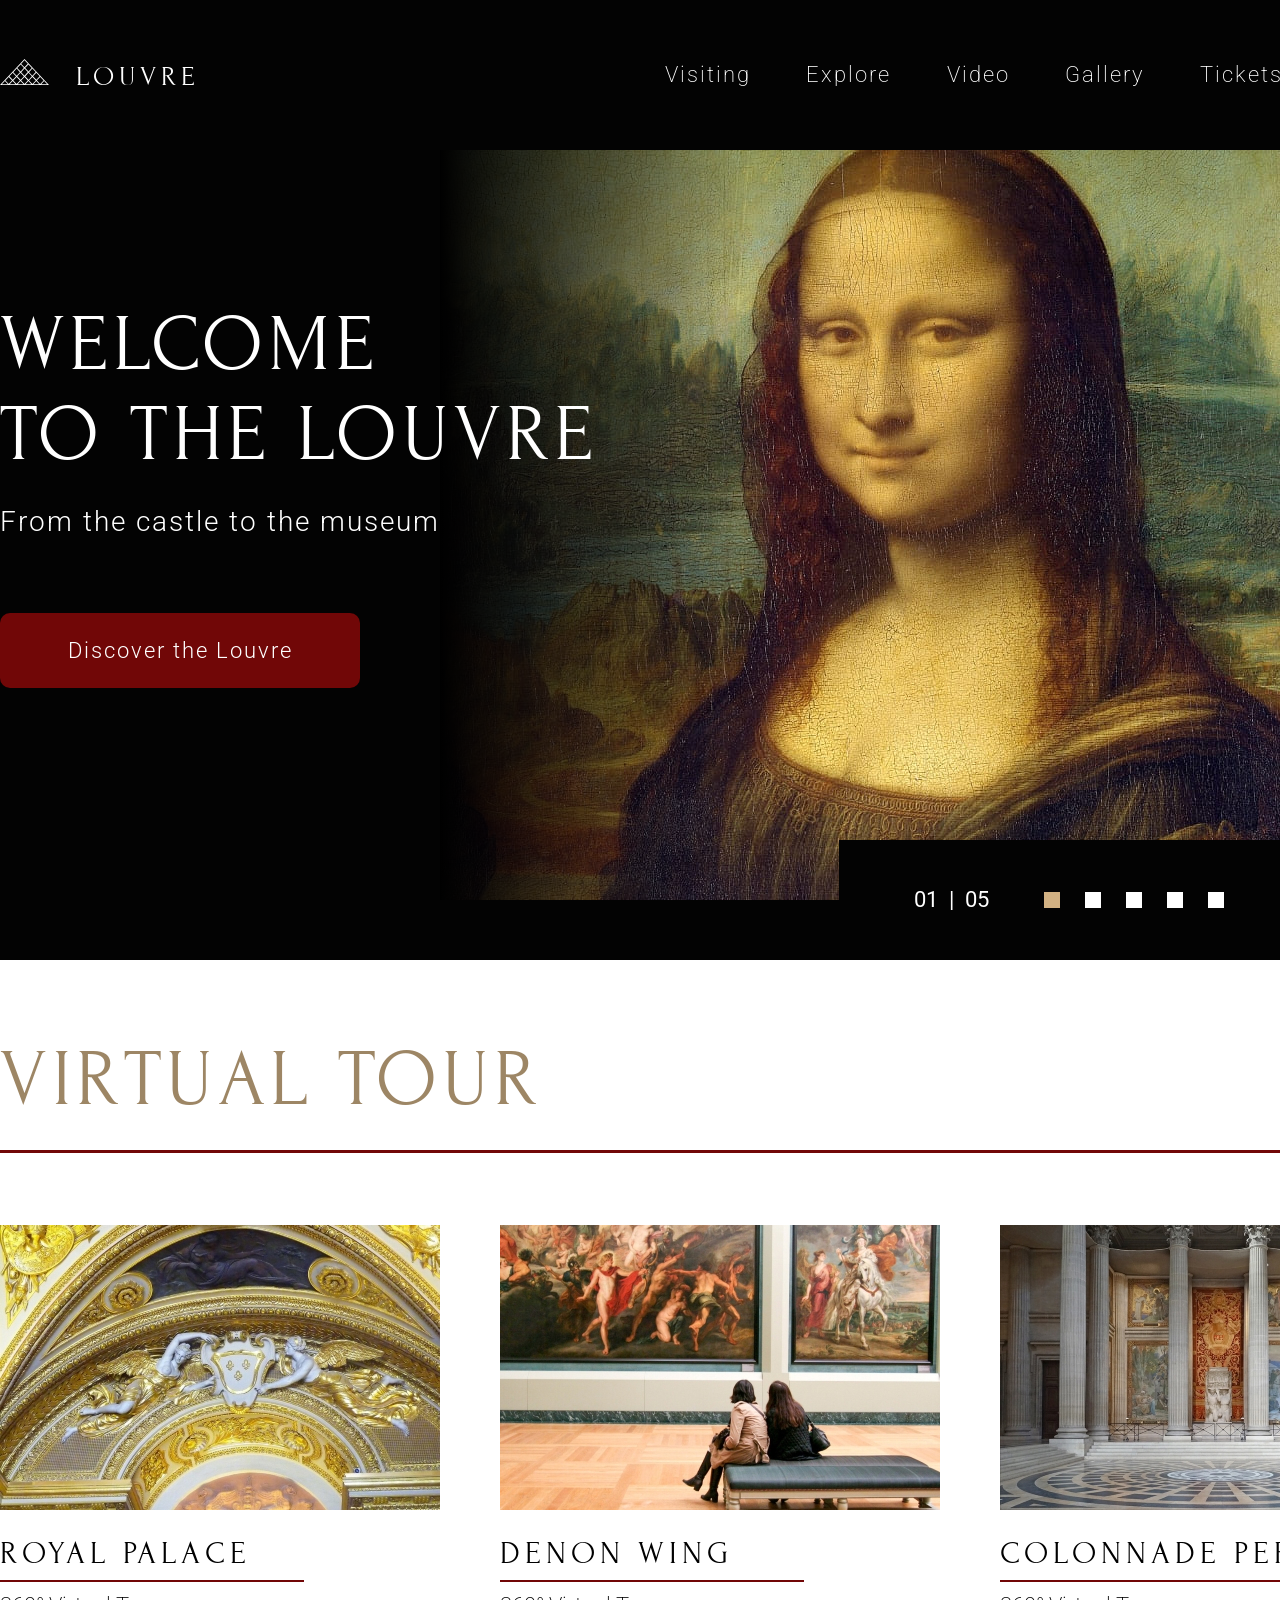
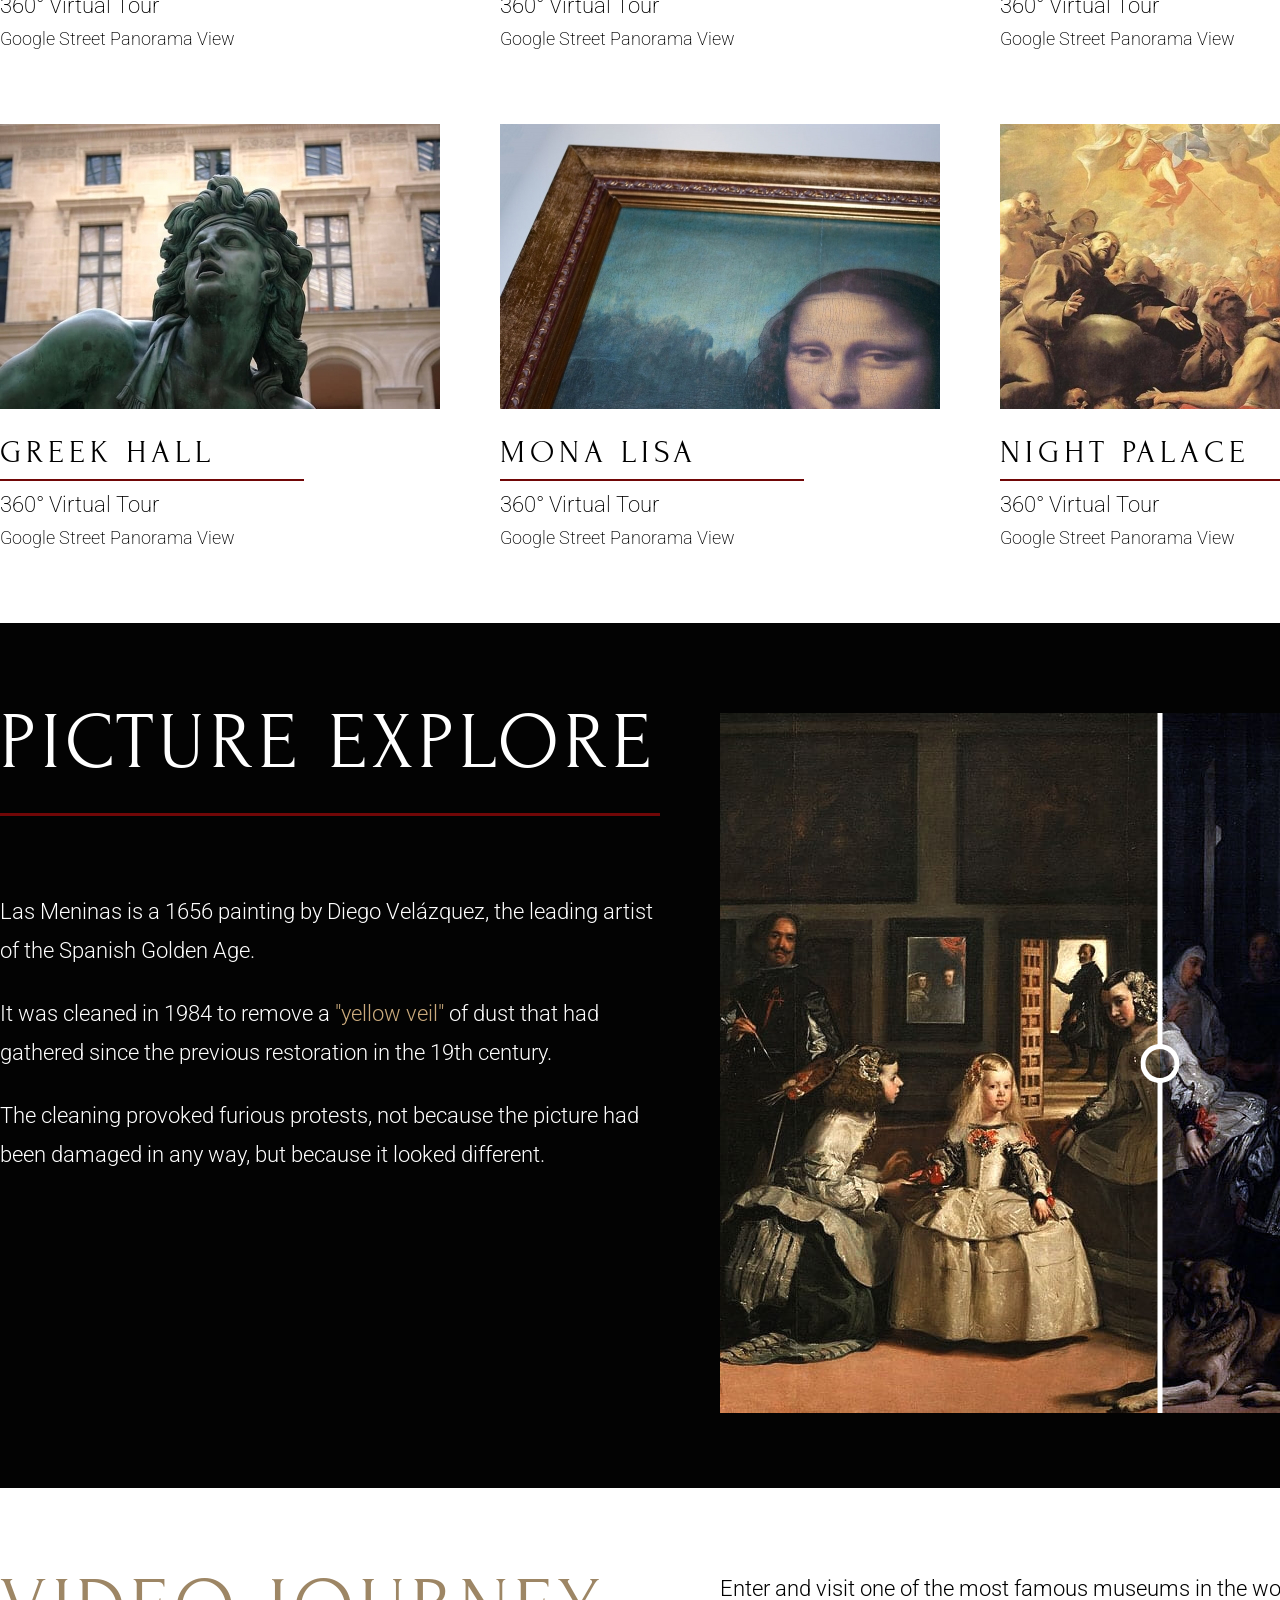
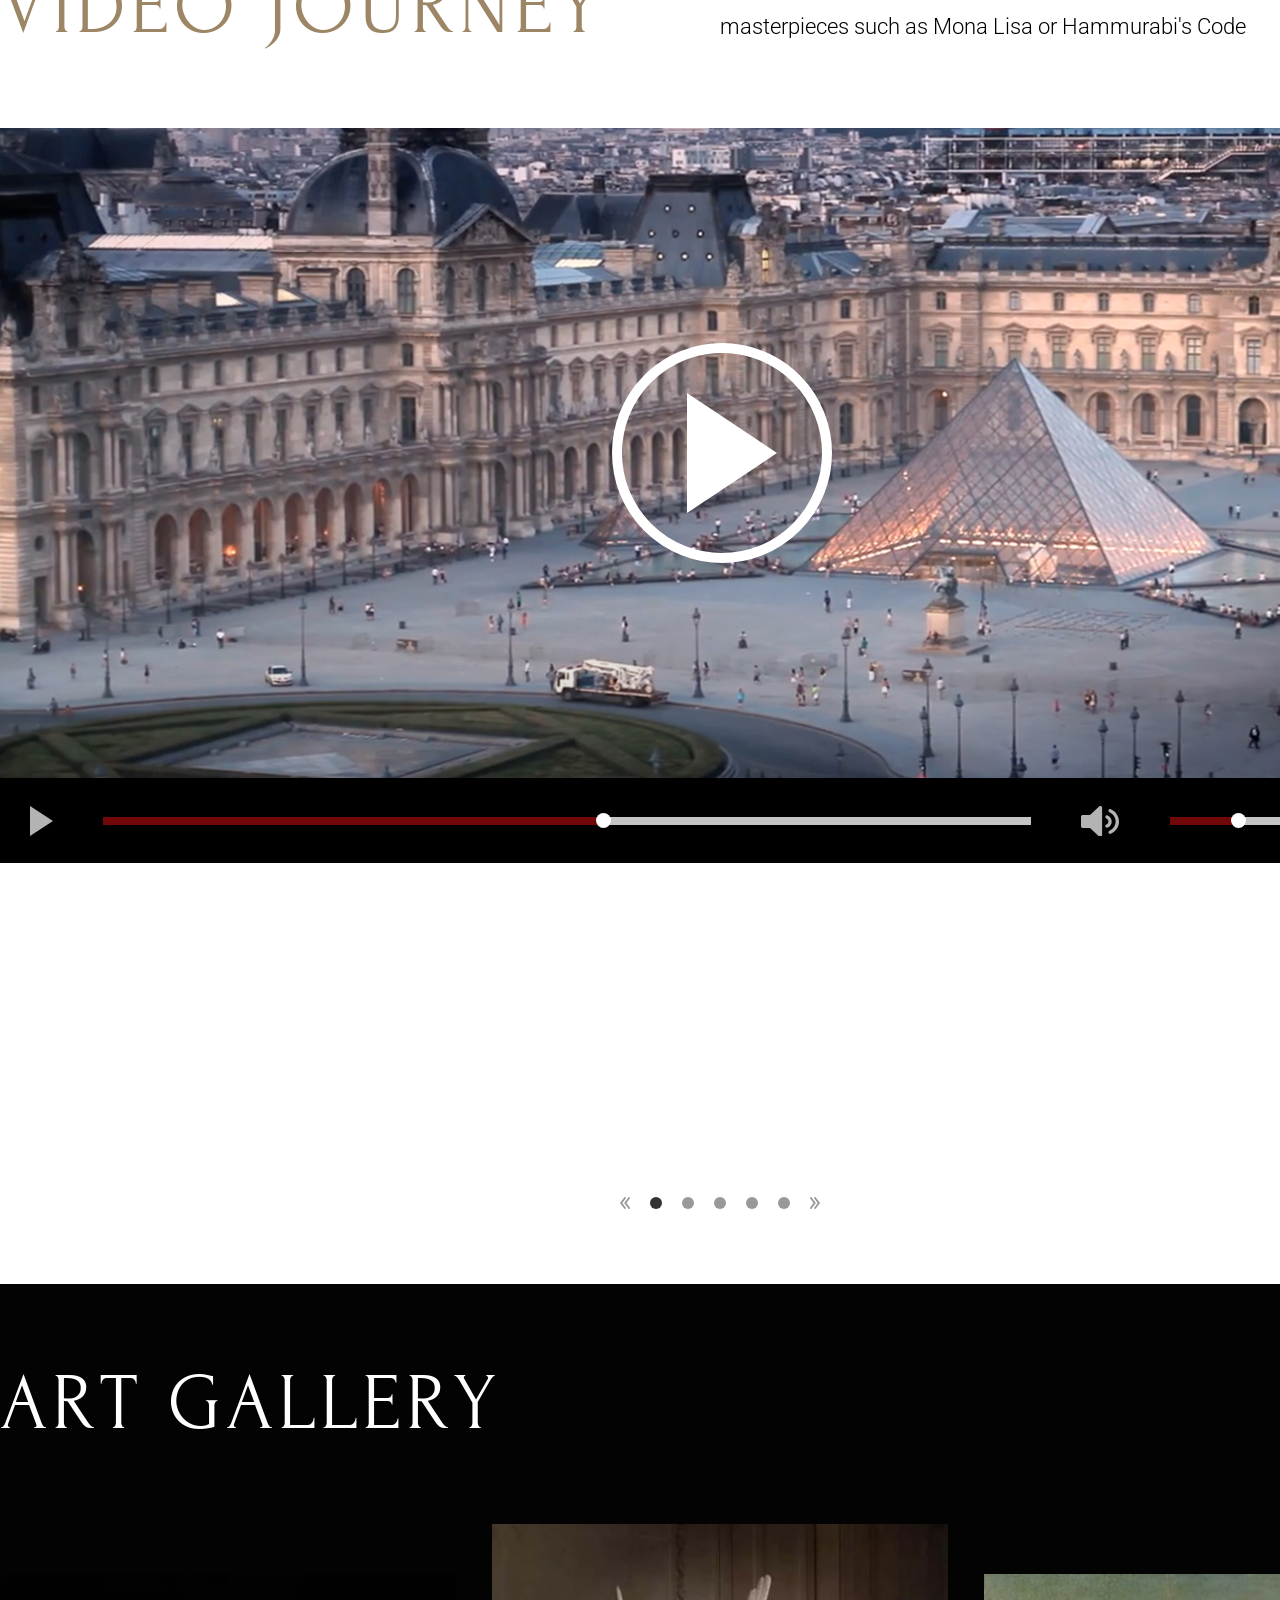
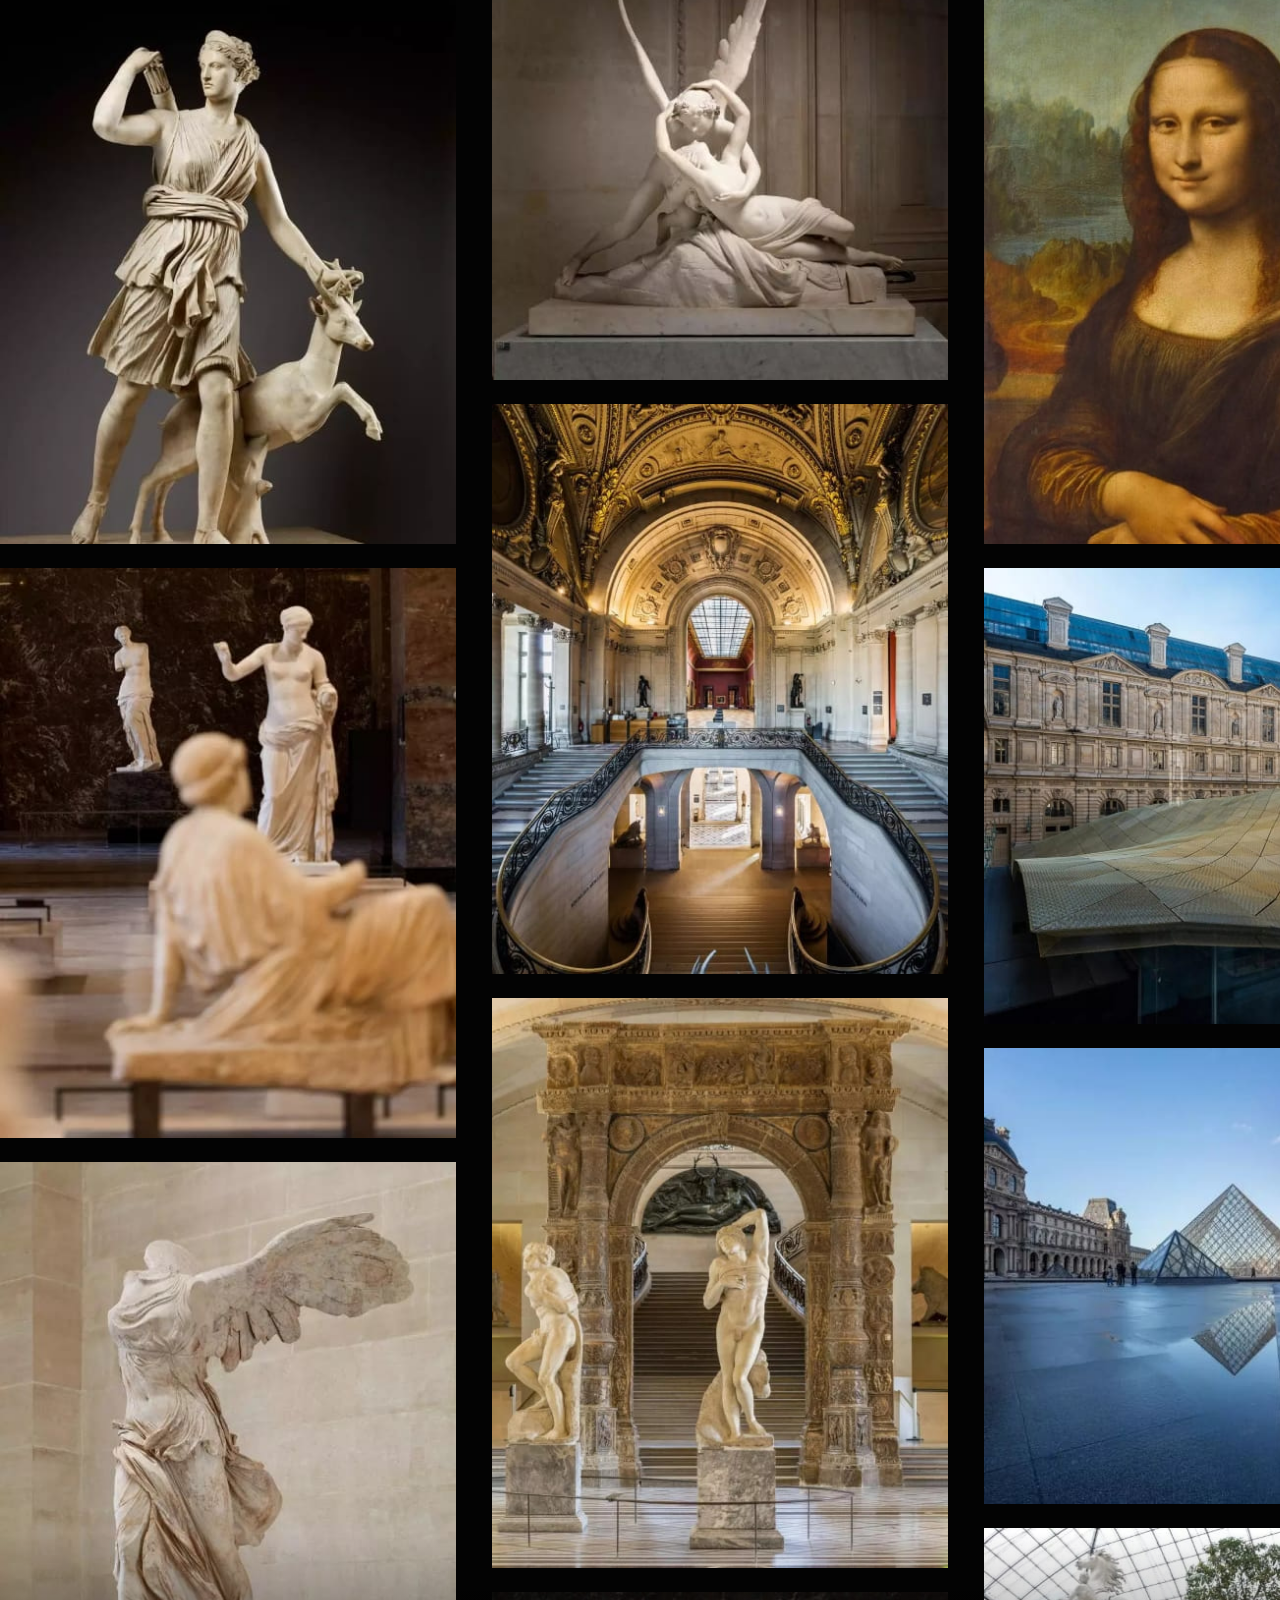
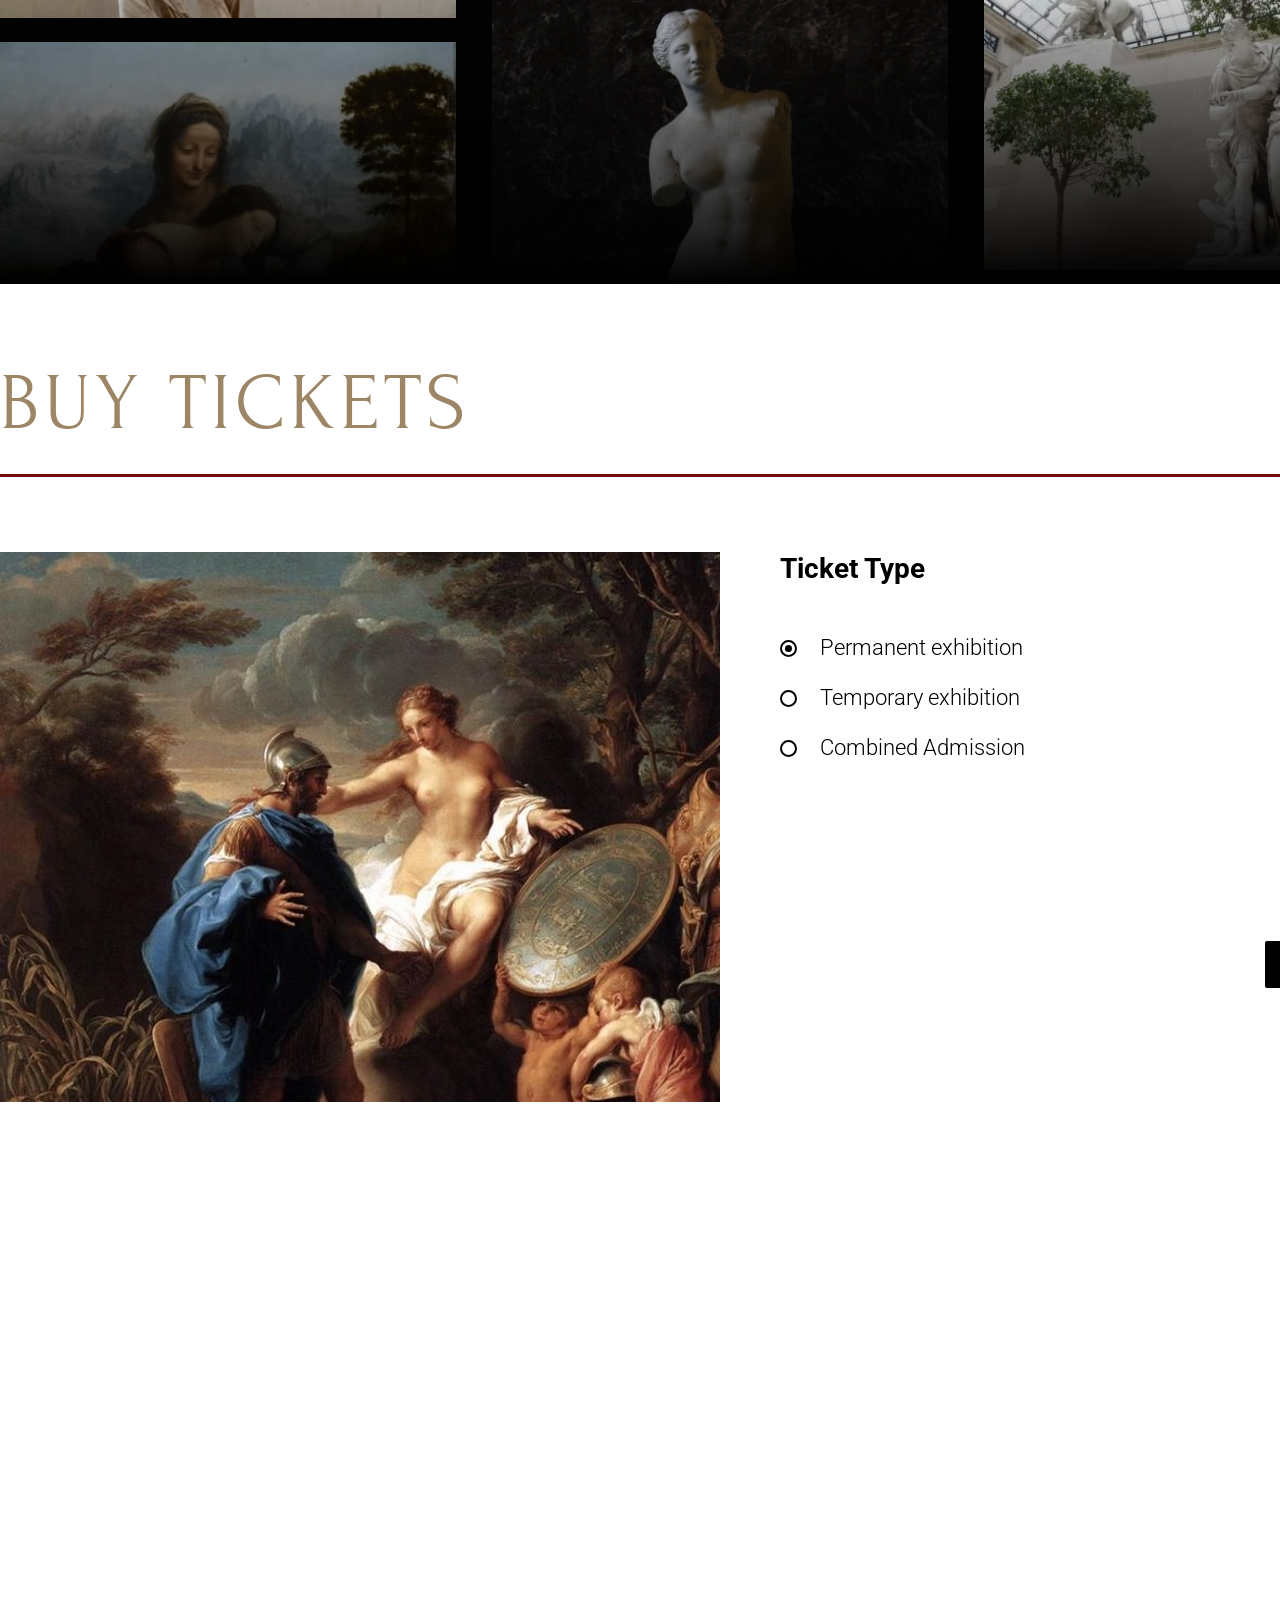
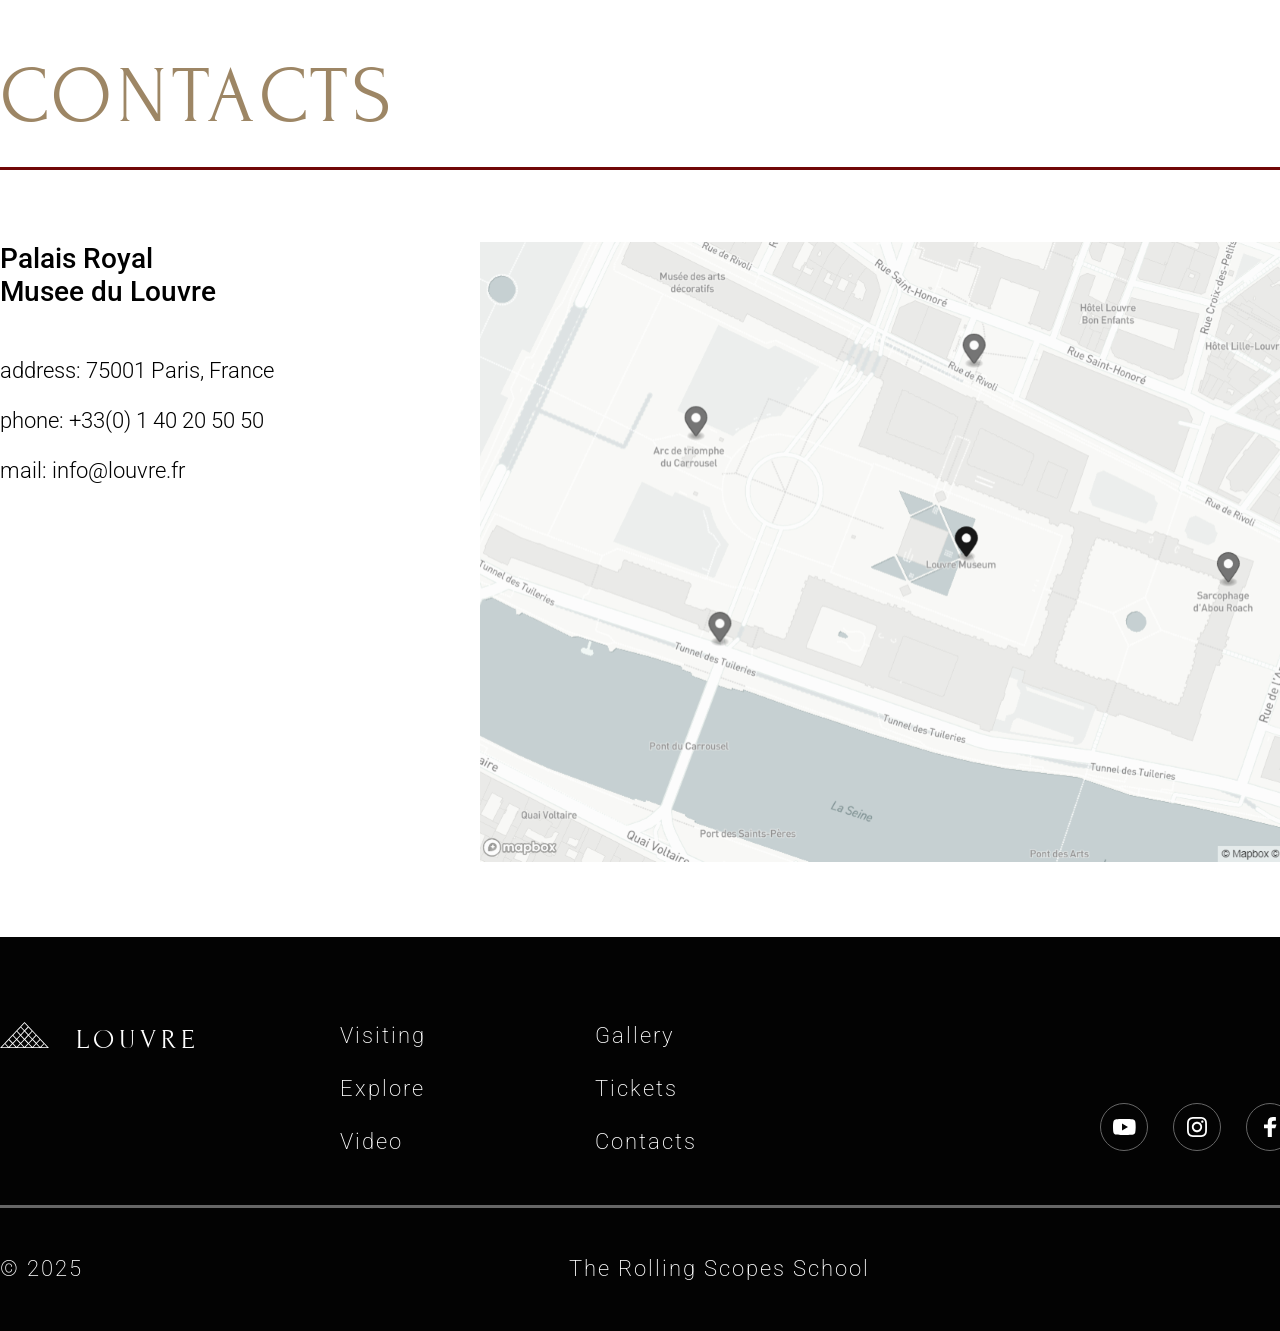
==== commit a469d35c: "feat: add interactivity to elements" ====
--- a/museum/index.html
+++ b/museum/index.html
@@ -15,7 +15,14 @@
 		<header class="header">
 			<div class="container">
 				<div class="header__row">
-					<h1 class="logo-title"><a href="#!" class="logo">Louvre</a></h1>
+					<h1 class="logo-title">
+						<a href="#" class="logo">
+							<svg width="49" height="26" viewBox="0 0 49 26" fill="none" xmlns="http://www.w3.org/2000/svg">
+								<path d="M49 26H0L24.5 0L49 26ZM13.3075 13.1309L16.6442 16.6702L19.981 13.1309L16.6442 9.58115L13.3075 13.1309ZM16.6442 25.0052L19.981 21.466L16.6442 17.9162L13.3075 21.466L16.6442 25.0052ZM32.4083 25.0052L35.745 21.466L32.4083 17.9162L29.019 21.466L32.4083 25.0052ZM28.4673 5.40314C28.4473 5.43762 28.4207 5.46941 28.3885 5.49738C27.3507 6.6178 26.2997 7.73822 25.2357 8.84817C25.1437 8.94241 25.2357 9.00524 25.2357 9.08901L28.3097 12.356L28.4542 12.4921L31.7909 8.96335L28.4673 5.40314ZM8.78847 25.0052L8.91984 24.8691L11.9938 21.6126C12.0428 21.5717 12.0702 21.5173 12.0702 21.4607C12.0702 21.4042 12.0428 21.3498 11.9938 21.3089C11.0611 20.3456 10.1547 19.3613 9.23512 18.3874L8.78847 17.9162L5.45174 21.466L8.78847 25.0052ZM17.2354 8.95288L20.5721 12.4921L20.6772 12.3979L23.8169 9.06806C23.922 8.95288 23.8169 8.89005 23.8169 8.80628L20.7429 5.56021L20.6115 5.42408L17.2354 8.95288ZM17.2354 17.3298L20.5721 20.8691L20.7429 20.7016C21.7413 19.6545 22.7528 18.6073 23.7643 17.4869C23.7926 17.4663 23.8152 17.4412 23.8307 17.4133C23.8461 17.3853 23.8541 17.3551 23.8541 17.3246C23.8541 17.2941 23.8461 17.2639 23.8307 17.2359C23.8152 17.208 23.7926 17.1829 23.7643 17.1623C22.8185 16.1675 21.8727 15.1728 20.9399 14.1675L20.5721 13.7906L17.2354 17.3298ZM32.9995 17.3298L36.3362 20.8691L39.6729 17.3298L36.3362 13.7906L32.9995 17.3298ZM28.4673 13.7801V13.8534L25.3013 17.2147C25.1962 17.3089 25.2357 17.3717 25.3013 17.4555L28.244 20.5969C28.3228 20.6911 28.4147 20.7853 28.5198 20.8901L31.8566 17.3508L28.4673 13.7801ZM12.7295 20.8482C12.7453 20.8175 12.7675 20.7892 12.7952 20.7644L15.9611 17.4031C16.0531 17.2984 15.9611 17.2461 15.9611 17.1623L12.8477 13.8953C12.8069 13.8484 12.7583 13.8061 12.7032 13.7696L9.37962 17.2984L12.7295 20.8482ZM32.3558 16.6597L35.6925 13.1204L32.3558 9.59162L29.019 13.1309L32.3558 16.6597ZM24.4737 8.28272L27.8105 4.74346L24.5263 1.27749H24.4606L21.2552 4.71204C21.2354 4.73712 21.2249 4.76616 21.2249 4.79581C21.2249 4.82546 21.2354 4.8545 21.2552 4.87958L24.4737 8.28272ZM24.4737 16.6597L27.8105 13.1204L24.5 9.58115L21.1633 13.1309L24.4737 16.6597ZM24.4737 25.0366L27.8105 21.4974L24.4737 17.9476L21.1633 21.466L24.4737 25.0366ZM40.2378 25.0366L43.5745 21.4974L40.2509 17.9791H40.1853L36.9668 21.3613C36.8617 21.4764 36.9668 21.5288 36.9668 21.6021L39.5941 24.4398L40.2378 25.0366ZM1.89169 25.2356H7.88204L4.91314 22.0942L1.89169 25.2356ZM41.1705 25.2356H47.1083L44.1394 22.0942L41.1705 25.2356ZM23.5542 25.2356L20.5721 22.0942L17.5901 25.2356H23.5542ZM33.3147 25.2356H39.2525L36.2836 22.0942L33.3147 25.2356ZM31.3968 25.2356L28.4279 22.0942L25.459 25.2356H31.3968ZM15.6327 25.2356L12.6638 22.0942L9.69491 25.2356H15.6327Z" fill="currentColor">
+							</svg>
+							<span>Louvre</span>
+						</a>
+					</h1>
 					<nav class="header__menu">
 						<ul class="header__menu-row">
 							<li class="header__menu-item"><a href="#visiting" class="header__menu-link">Visiting</a></li>
@@ -55,8 +62,16 @@
 									<button class="welcome-slider__dot"></button>
 								</div>
 								<div class="welcome-slider__arrows">
-									<button class="welcome-slider__arrow-prev arrow"></button>
-									<button class="welcome-slider__arrow-next arrow"></button>
+									<button class="arrow">
+										<svg width="30" height="8" viewBox="0 0 30 8" fill="none" xmlns="http://www.w3.org/2000/svg">
+											<path d="M5.72254 8C3.90173 6.31339 1.99422 5.08262 0 4.30769V3.69231C1.99422 2.89459 3.90173 1.66382 5.72254 0H7.23988C6.37283 1.4359 5.53468 2.52991 4.72543 3.28205H30V4.71795H4.72543C5.53468 5.47009 6.37283 6.5641 7.23988 8H5.72254Z" fill="currentColor">
+										</svg>
+									</button>
+									<button class="arrow">
+										<svg width="30" height="8" viewBox="0 0 30 8" fill="none" xmlns="http://www.w3.org/2000/svg">
+											<path d="M24.2775 1.97284e-06C26.0983 1.68661 28.0058 2.91738 30 3.69231L30 4.30769C28.0058 5.10541 26.0983 6.33618 24.2775 8L22.7601 8C23.6272 6.5641 24.4653 5.47009 25.2746 4.71795L3.48964e-07 4.71795L5.01636e-07 3.28205L25.2746 3.28205C24.4653 2.52992 23.6272 1.4359 22.7601 1.86378e-06L24.2775 1.97284e-06Z" fill="currentColor">
+										</svg>
+									</button>
 								</div>
 							</div>
 						</div>
@@ -120,7 +135,7 @@
 				</div>
 			</section>
 			<!-- explore section -->
-			<section class="section dark-section">
+			<section class="section dark-section" id="explore">
 				<div class="container">
 					<div class="explore__row">
 						<div class="explore__body">
@@ -146,14 +161,14 @@
 				</div>
 			</section>
 			<!-- video section -->
-			<section class="section">
+			<section class="section" id="video">
 				<div class="container">
 					<div class="video-section__top section-title--small-margin">
 						<h2 class="section-title">Video journey</h2>
 						<p class="video-section__text">Enter and visit one of the most famous museums in the world and enjoy masterpieces such as Mona Lisa or Hammurabi's Code</p>
 					</div>
 					<div class="video-section__video">
-						<video src="assets/video/1.mp4" poster="assets/video/1.jpg"></video>
+						<video src="assets/video/1.mp4" poster="assets/video/1-1.jpg"></video>
 						<button class="video__play-btn video__play-btn--big"></button>
 						<div class="video__player">
 							<div class="video__play-btn"></div>
@@ -176,19 +191,27 @@
 							</li>
 						</ul>
 						<div class="video-slider__pagination">
-							<button class="video-slider__prev"></button>
+							<button class="video-slider__shifter">
+								<svg width="10" height="12" viewBox="0 0 10 12" fill="none" xmlns="http://www.w3.org/2000/svg">
+									<path fill-rule="evenodd" clip-rule="evenodd" d="M5.4777 0.219168C5.87773 0.564178 5.94259 1.19347 5.62256 1.62473L2.37578 6.00004L5.62256 10.3753C5.94259 10.8066 5.87773 11.4359 5.4777 11.7809C5.07766 12.1259 4.49394 12.056 4.17391 11.6247L0 6.00004L4.17391 0.375342C4.49394 -0.0559202 5.07766 -0.125842 5.4777 0.219168ZM9.65184 0.219168C10.0519 0.564178 10.1167 1.19347 9.7967 1.62473L6.54992 6.00004L9.7967 10.3753C10.1167 10.8066 10.0519 11.4359 9.65184 11.7809C9.2518 12.1259 8.66808 12.056 8.34805 11.6247L4.17414 6.00004L8.34805 0.375342C8.66808 -0.0559202 9.2518 -0.125842 9.65184 0.219168Z" fill="currentColor" />
+								</svg>
+							</button>
 							<button class="video-slider__dot video-slider--active-btn"></button>
 							<button class="video-slider__dot"></button>
 							<button class="video-slider__dot"></button>
 							<button class="video-slider__dot"></button>
 							<button class="video-slider__dot"></button>
-							<button class="video-slider__next"></button>
+							<button class="video-slider__shifter">
+								<svg width="10" height="12" viewBox="0 0 10 12" fill="none" xmlns="http://www.w3.org/2000/svg">
+									<path fill-rule="evenodd" clip-rule="evenodd" d="M0.348163 0.219168C0.748196 -0.125842 1.33192 -0.0559202 1.65195 0.375342L5.82586 6.00004L1.65194 11.6247C1.33192 12.056 0.748195 12.1259 0.348162 11.7809C-0.0518709 11.4359 -0.116729 10.8066 0.203297 10.3753L3.45008 6.00004L0.203298 1.62473C-0.116728 1.19347 -0.05187 0.564177 0.348163 0.219168ZM4.5223 0.219168C4.92234 -0.125841 5.50606 -0.0559197 5.82609 0.375342L10 6.00004L5.82609 11.6247C5.50606 12.056 4.92234 12.1259 4.5223 11.7809C4.12227 11.4359 4.05741 10.8066 4.37744 10.3753L7.62422 6.00004L4.37744 1.62473C4.05741 1.19347 4.12227 0.564178 4.5223 0.219168Z" fill="currentColor" />
+								</svg>
+							</button>
 						</div>
 					</div>
 				</div>
 			</section>
 			<!-- gallery section -->
-			<section class="gallery section dark-section">
+			<section class="gallery section dark-section" id="gallery">
 				<div class="container">
 					<h2 class="section-title section-title--dark section-title--small-margin">Art Gallery</h2>
 					<div class="gallery__container">
@@ -211,7 +234,7 @@
 				</div>
 			</section>
 			<!-- tickets section -->
-			<section class="section">
+			<section class="section" id="tickets">
 				<div class="container">
 					<h2 class="section-title title-decoration">Buy tickets</h2>
 					<div class="tickets__row">
@@ -221,19 +244,19 @@
 								<legend class="form__title">Ticket Type</legend>
 								<ul class="form__radio-list">
 									<li class="form__radio-list-item">
-										<label class="form__label">
+										<label class="form__label form__radio-label">
 											<input type="radio" name="form__radio" class="form__radio" checked>
 											Permanent exhibition
 										</label>
 									</li>
 									<li class="form__radio-list-item">
-										<label class="form__label">
+										<label class="form__label form__radio-label">
 											<input type="radio" name="form__radio" class="form__radio">
 											Temporary exhibition
 										</label>
 									</li>
 									<li class="form__radio-list-item">
-										<label class="form__label">
+										<label class="form__label form__radio-label">
 											<input type="radio" name="form__radio" class="form__radio">
 											Combined Admission
 										</label>
@@ -266,7 +289,7 @@
 			<!-- parallax -->
 			<div class="parallax"></div>
 			<!-- contacts section -->
-			<section class="section">
+			<section class="section" id="contacts">
 				<div class="container">
 					<h2 class="section-title title-decoration">Contacts</h2>
 					<div class="contacts__row">
@@ -287,24 +310,59 @@
 			<div class="container">
 				<div class="footer__top">
 					<nav class="footer__secondary-nav">
-						<a href="#!" class="logo">Louvre</a>
+						<a href="#" class="logo">
+							<svg width="49" height="26" viewBox="0 0 49 26" fill="none" xmlns="http://www.w3.org/2000/svg">
+								<path d="M49 26H0L24.5 0L49 26ZM13.3075 13.1309L16.6442 16.6702L19.981 13.1309L16.6442 9.58115L13.3075 13.1309ZM16.6442 25.0052L19.981 21.466L16.6442 17.9162L13.3075 21.466L16.6442 25.0052ZM32.4083 25.0052L35.745 21.466L32.4083 17.9162L29.019 21.466L32.4083 25.0052ZM28.4673 5.40314C28.4473 5.43762 28.4207 5.46941 28.3885 5.49738C27.3507 6.6178 26.2997 7.73822 25.2357 8.84817C25.1437 8.94241 25.2357 9.00524 25.2357 9.08901L28.3097 12.356L28.4542 12.4921L31.7909 8.96335L28.4673 5.40314ZM8.78847 25.0052L8.91984 24.8691L11.9938 21.6126C12.0428 21.5717 12.0702 21.5173 12.0702 21.4607C12.0702 21.4042 12.0428 21.3498 11.9938 21.3089C11.0611 20.3456 10.1547 19.3613 9.23512 18.3874L8.78847 17.9162L5.45174 21.466L8.78847 25.0052ZM17.2354 8.95288L20.5721 12.4921L20.6772 12.3979L23.8169 9.06806C23.922 8.95288 23.8169 8.89005 23.8169 8.80628L20.7429 5.56021L20.6115 5.42408L17.2354 8.95288ZM17.2354 17.3298L20.5721 20.8691L20.7429 20.7016C21.7413 19.6545 22.7528 18.6073 23.7643 17.4869C23.7926 17.4663 23.8152 17.4412 23.8307 17.4133C23.8461 17.3853 23.8541 17.3551 23.8541 17.3246C23.8541 17.2941 23.8461 17.2639 23.8307 17.2359C23.8152 17.208 23.7926 17.1829 23.7643 17.1623C22.8185 16.1675 21.8727 15.1728 20.9399 14.1675L20.5721 13.7906L17.2354 17.3298ZM32.9995 17.3298L36.3362 20.8691L39.6729 17.3298L36.3362 13.7906L32.9995 17.3298ZM28.4673 13.7801V13.8534L25.3013 17.2147C25.1962 17.3089 25.2357 17.3717 25.3013 17.4555L28.244 20.5969C28.3228 20.6911 28.4147 20.7853 28.5198 20.8901L31.8566 17.3508L28.4673 13.7801ZM12.7295 20.8482C12.7453 20.8175 12.7675 20.7892 12.7952 20.7644L15.9611 17.4031C16.0531 17.2984 15.9611 17.2461 15.9611 17.1623L12.8477 13.8953C12.8069 13.8484 12.7583 13.8061 12.7032 13.7696L9.37962 17.2984L12.7295 20.8482ZM32.3558 16.6597L35.6925 13.1204L32.3558 9.59162L29.019 13.1309L32.3558 16.6597ZM24.4737 8.28272L27.8105 4.74346L24.5263 1.27749H24.4606L21.2552 4.71204C21.2354 4.73712 21.2249 4.76616 21.2249 4.79581C21.2249 4.82546 21.2354 4.8545 21.2552 4.87958L24.4737 8.28272ZM24.4737 16.6597L27.8105 13.1204L24.5 9.58115L21.1633 13.1309L24.4737 16.6597ZM24.4737 25.0366L27.8105 21.4974L24.4737 17.9476L21.1633 21.466L24.4737 25.0366ZM40.2378 25.0366L43.5745 21.4974L40.2509 17.9791H40.1853L36.9668 21.3613C36.8617 21.4764 36.9668 21.5288 36.9668 21.6021L39.5941 24.4398L40.2378 25.0366ZM1.89169 25.2356H7.88204L4.91314 22.0942L1.89169 25.2356ZM41.1705 25.2356H47.1083L44.1394 22.0942L41.1705 25.2356ZM23.5542 25.2356L20.5721 22.0942L17.5901 25.2356H23.5542ZM33.3147 25.2356H39.2525L36.2836 22.0942L33.3147 25.2356ZM31.3968 25.2356L28.4279 22.0942L25.459 25.2356H31.3968ZM15.6327 25.2356L12.6638 22.0942L9.69491 25.2356H15.6327Z" fill="currentColor">
+							</svg>
+							<span>Louvre</span>
+						</a>
 						<ul class="footer__nav-block">
-							<li class="footer__nav-block-item"><a href="#!">Visiting</a></li>
-							<li class="footer__nav-block-item"><a href="#!">Explore</a></li>
-							<li class="footer__nav-block-item"><a href="#!">Video </a></li>
+							<li class="footer__nav-block-item"><a href="#visiting">Visiting</a></li>
+							<li class="footer__nav-block-item"><a href="#explore">Explore</a></li>
+							<li class="footer__nav-block-item"><a href="#video">Video </a></li>
 						</ul>
 						<ul class="footer__nav-block">
-							<li class="footer__nav-block-item"><a href="#!">Gallery</a></li>
-							<li class="footer__nav-block-item"><a href="#!">Tickets</a></li>
-							<li class="footer__nav-block-item"><a href="#!">Contacts</a></li>
+							<li class="footer__nav-block-item"><a href="#gallery">Gallery</a></li>
+							<li class="footer__nav-block-item"><a href="#tickets">Tickets</a></li>
+							<li class="footer__nav-block-item"><a href="#contacts">Contacts</a></li>
 						</ul>
 					</nav>
 					<ul class="footer__soc-media">
-						<li class="footer__soc-media-item"><a href="#!" class="youtube-icon"></a></li>
-						<li class="footer__soc-media-item"><a href="#!" class="instagram-icon"></a></li>
-						<li class="footer__soc-media-item"><a href="#!" class="facebook-icon"></a></li>
-						<li class="footer__soc-media-item"><a href="#!" class="twitter-icon"></a></li>
-						<li class="footer__soc-media-item"><a href="#!" class="pinterest-icon"></a></li>
+						<li class="footer__soc-media-item">
+							<a href="#!">
+								<svg width="23" height="16" viewBox="0 0 23 16" fill="none" xmlns="http://www.w3.org/2000/svg">
+									<path d="M9.03 11.38V4.62L14.97 8L9.03 11.38ZM22.23 2.5C22.1026 2.01772 21.8508 1.57733 21.4998 1.22285C21.1488 0.868375 20.711 0.612223 20.23 0.48C18.46 2.98023e-08 11.35 0 11.35 0C11.35 0 4.25 2.98023e-08 2.48 0.48C1.99901 0.612223 1.56115 0.868375 1.21018 1.22285C0.859213 1.57733 0.607431 2.01772 0.48 2.5C2.98023e-08 4.28 0 8 0 8C0 8 2.98023e-08 11.72 0.47 13.5C0.598299 13.9835 0.851586 14.4247 1.20441 14.7793C1.55723 15.1338 1.99717 15.3893 2.48 15.52C4.25 16 11.36 16 11.36 16C11.36 16 18.46 16 20.23 15.52C20.711 15.3878 21.1488 15.1316 21.4998 14.7771C21.8508 14.4227 22.1026 13.9823 22.23 13.5C22.71 11.72 22.71 8 22.71 8C22.71 8 22.71 4.28 22.24 2.5H22.23Z" fill="currentColor">
+								</svg>
+							</a>
+						</li>
+						<li class="footer__soc-media-item">
+							<a href="#!">
+								<svg width="20" height="20" viewBox="0 0 20 20" fill="none" xmlns="http://www.w3.org/2000/svg">
+									<path d="M11.0202 0C12.8202 0 13.2002 0.0199999 14.1202 0.0599999C15.1802 0.11 15.9102 0.28 16.5402 0.53C17.2002 0.78 17.7602 1.13 18.3102 1.68C18.8702 2.23 19.2102 2.79 19.4702 3.45C19.7202 4.08 19.8802 4.81 19.9302 5.88C19.9802 6.83 19.9902 7.2 19.9902 9.2V10.8C19.9902 12.8 19.9802 13.17 19.9302 14.12C19.9144 14.9468 19.7589 15.7651 19.4702 16.54C19.2102 17.2 18.8702 17.76 18.3202 18.31C17.7602 18.87 17.2002 19.21 16.5402 19.47C15.9102 19.72 15.1802 19.88 14.1202 19.93C13.1702 19.98 12.7902 19.99 10.7902 19.99H9.20015C7.20015 19.99 6.83015 19.98 5.87015 19.93C5.04333 19.9141 4.22515 19.7586 3.45015 19.47C2.78376 19.2195 2.17981 18.8271 1.68015 18.32C1.16796 17.8186 0.771985 17.211 0.520153 16.54C0.231773 15.765 0.0762563 14.9468 0.0601533 14.12C0.0111304 13.0874 -0.00887746 12.0537 0.000153349 11.02V8.97C0.000153349 7.17 0.0201533 6.79 0.0601533 5.87C0.110153 4.81 0.280153 4.08 0.520153 3.45C0.780153 2.79 1.12015 2.23 1.68015 1.68C2.17533 1.16743 2.78059 0.774176 3.45015 0.53C4.22461 0.238206 5.04278 0.079305 5.87015 0.0599999C6.79015 0.0199999 7.17015 0 8.97015 0H11.0202ZM11.0402 1.8H8.95015C7.22015 1.8 6.85015 1.82 5.95015 1.86C4.98015 1.9 4.45015 2.06 4.10015 2.2C3.63015 2.38 3.30015 2.6 2.95015 2.95C2.60015 3.3 2.38015 3.63 2.20015 4.1C2.07015 4.45 1.90015 4.98 1.86015 5.96C1.82015 6.86 1.80015 7.22 1.80015 8.96V11.04C1.80015 12.78 1.82015 13.14 1.86015 14.04C1.90015 15.01 2.06015 15.54 2.20015 15.89C2.38015 16.36 2.60015 16.69 2.95015 17.04C3.30015 17.39 3.63015 17.61 4.10015 17.79C4.45015 17.93 4.98015 18.09 5.96015 18.13C6.93015 18.18 7.28015 18.19 9.44015 18.19H10.5502C12.7202 18.19 13.0602 18.18 14.0402 18.13C15.0102 18.09 15.5402 17.93 15.8902 17.79C16.3602 17.61 16.6902 17.39 17.0402 17.04C17.3902 16.69 17.6102 16.36 17.7902 15.89C17.9302 15.54 18.0902 15.01 18.1302 14.04C18.1802 13.06 18.1902 12.72 18.1902 10.55V9.45C18.1902 7.28 18.1802 6.93 18.1302 5.95C18.0902 4.98 17.9302 4.45 17.7902 4.1C17.6292 3.66543 17.373 3.27246 17.0402 2.95C16.7179 2.61692 16.3249 2.3606 15.8902 2.2C15.2971 1.98317 14.6716 1.86822 14.0402 1.86C13.0409 1.81227 12.0405 1.79226 11.0402 1.8ZM10.0002 4.86C11.362 4.86 12.6681 5.40101 13.6311 6.36401C14.5941 7.32701 15.1352 8.63311 15.1352 9.995C15.1352 11.3569 14.5941 12.663 13.6311 13.626C12.6681 14.589 11.362 15.13 10.0002 15.13C8.63827 15.13 7.33216 14.589 6.36916 13.626C5.40616 12.663 4.86515 11.3569 4.86515 9.995C4.86515 8.63311 5.40616 7.32701 6.36916 6.36401C7.33216 5.40101 8.63827 4.86 10.0002 4.86ZM10.0002 6.66C9.11566 6.66 8.26739 7.01136 7.64195 7.6368C7.01652 8.26223 6.66515 9.1105 6.66515 9.995C6.66515 10.8795 7.01652 11.7278 7.64195 12.3532C8.26739 12.9786 9.11566 13.33 10.0002 13.33C10.8847 13.33 11.7329 12.9786 12.3584 12.3532C12.9838 11.7278 13.3352 10.8795 13.3352 9.995C13.3352 9.1105 12.9838 8.26223 12.3584 7.6368C11.7329 7.01136 10.8847 6.66 10.0002 6.66ZM15.3302 3.46C15.6484 3.46 15.9536 3.58643 16.1787 3.81147C16.4037 4.03652 16.5302 4.34174 16.5302 4.66C16.5302 4.97826 16.4037 5.28348 16.1787 5.50853C15.9536 5.73357 15.6484 5.86 15.3302 5.86C15.0119 5.86 14.7067 5.73357 14.4816 5.50853C14.2566 5.28348 14.1302 4.97826 14.1302 4.66C14.1302 4.34174 14.2566 4.03652 14.4816 3.81147C14.7067 3.58643 15.0119 3.46 15.3302 3.46Z" fill="currentColor">
+								</svg>
+							</a>
+						</li>
+						<li class="footer__soc-media-item">
+							<a href="#!" class="facebook-icon">
+								<svg width="13" height="20" viewBox="0 0 13 20" fill="none" xmlns="http://www.w3.org/2000/svg">
+									<path d="M3.78 20L3.75 11.25H0V7.5H3.75V5C3.75 1.63 5.84 0 8.85 0C10.29 0 11.53 0.1 11.89 0.15V3.68H9.8C8.17 3.68 7.85 4.46 7.85 5.6V7.5H12.5L11.25 11.25H7.85V20H3.78Z" fill="currentColor">
+								</svg>
+							</a>
+						</li>
+						<li class="footer__soc-media-item">
+							<a href="#!">
+								<svg xmlns="http://www.w3.org/2000/svg" width="24" height="24" viewBox="0 0 24 24" fill="none">
+									<path d="M22 5.88C21.25 6.25 20.5 6.38 19.62 6.5C20.5 6 21.12 5.25 21.37 4.25C20.5606 4.73131 19.6743 5.06959 18.75 5.25C17.9485 4.46227 16.8737 4.01446 15.75 4C13.62 4 11.75 5.88 11.75 8.13C11.75 8.5 11.75 8.75 11.88 9C10.2422 8.93823 8.63643 8.52707 7.17046 7.79408C5.70448 7.0611 4.41212 6.02321 3.38 4.75C3.00812 5.39563 2.83425 6.13634 2.88 6.88C2.89162 7.55196 3.06825 8.21077 3.39434 8.79842C3.72043 9.38608 4.18597 9.88456 4.75 10.25C4.12 10.25 3.5 10 2.87 9.75C2.87 11.75 4.25 13.38 6.12 13.75C5.75 13.88 5.37 13.88 5 13.88C4.75 13.88 4.5 13.88 4.25 13.75C4.75 15.38 6.25 16.63 8.13 16.63C6.67779 17.7963 4.8622 18.4156 3 18.38H2C3.87496 19.5591 6.03554 20.2056 8.25 20.25C15.75 20.25 19.88 14 19.88 8.62V8.12C20.7387 7.53355 21.4617 6.76969 22 5.88Z" fill="currentColor">
+								</svg>
+							</a>
+						</li>
+						<li class="footer__soc-media-item">
+							<a href="#!">
+								<svg width="20" height="20" viewBox="0 0 20 20" fill="none" xmlns="http://www.w3.org/2000/svg">
+									<path d="M10.0002 0C7.67571 0.00823729 5.42667 0.826025 3.63977 2.31277C1.85286 3.79952 0.63972 5.86234 0.208905 8.1466C-0.221909 10.4309 0.156518 12.7939 1.27913 14.8293C2.40174 16.8648 4.1984 18.4456 6.36023 19.3C6.26023 18.51 6.19023 17.3 6.39023 16.43L7.56023 11.46C7.56023 11.46 7.26023 10.86 7.26023 9.98C7.26023 8.59 8.07023 7.56 9.08023 7.56C9.93023 7.56 10.3502 8.2 10.3502 8.96C10.3502 9.82 9.80023 11.1 9.51023 12.29C9.27023 13.29 10.0102 14.1 11.0002 14.1C12.7802 14.1 14.1402 12.23 14.1402 9.53C14.1402 7.13 12.4202 5.47 9.96023 5.47C9.37582 5.44433 8.79227 5.53734 8.2448 5.74342C7.69733 5.94951 7.19729 6.26438 6.77487 6.66904C6.35245 7.07371 6.01641 7.55977 5.78702 8.09789C5.55763 8.63601 5.43966 9.21503 5.44023 9.8C5.44023 10.66 5.77023 11.58 6.18023 12.08C6.26023 12.18 6.27023 12.27 6.24023 12.37L5.96023 13.5C5.92023 13.68 5.81023 13.73 5.63023 13.64C4.37023 13.05 3.59023 11.24 3.59023 9.76C3.59023 6.61 5.89023 3.72 10.2102 3.72C13.6702 3.72 16.3802 6.18 16.3802 9.49C16.3802 12.94 14.2002 15.71 11.1802 15.71C10.1802 15.71 9.22023 15.18 8.90023 14.56L8.27023 16.93C7.97509 17.8577 7.55811 18.7421 7.03023 19.56C8.40406 19.9816 9.85261 20.1021 11.2772 19.9133C12.7018 19.7245 14.069 19.2309 15.2856 18.4661C16.5023 17.7014 17.5398 16.6833 18.3275 15.4814C19.1152 14.2795 19.6346 12.9219 19.8504 11.5011C20.0661 10.0804 19.9731 8.62979 19.5776 7.24822C19.1822 5.86664 18.4936 4.58652 17.5588 3.49506C16.6241 2.40359 15.465 1.52642 14.1607 0.923296C12.8563 0.320168 11.4373 0.00525257 10.0002 0Z" fill="currentColor">
+								</svg>
+							</a>
+						</li>
 					</ul>
 				</div>
 				<div class="footer__bottom">
--- a/museum/style.css
+++ b/museum/style.css
@@ -131,21 +131,26 @@
 	margin: 0 auto;
 }
 
-.logo {
-	padding: 2px 0 0 74px;
+.logo{
 
 	font-family: Forum;
 	font-size: 28px;
 	letter-spacing: 5px;
 	text-transform: uppercase;
 	color: #ffffff;
-	background: url("assets/svg/logo.svg") no-repeat;
-
-	transition: filter 0.3s;
+	transition: color 0.3s;
+}
+
+.logo span {
+	padding-left: 15px;
 }
 
 .logo:hover {
-	filter: invert(58%) sepia(37%) saturate(323%) hue-rotate(356deg) brightness(86%) contrast(86%);
+	color: #9d8665;
+}
+
+.logo:active {
+	color: #7e6c51;
 }
 
 .header__menu {
@@ -306,26 +311,26 @@
 }
 
 .welcome-slider__arrows {
+	background-color: transparent;
 }
 
 .arrow {
-	width: 30px;
-	height: 10px;
-
-	transition: filter 0.3s;
-}
+	height: 16px;
+	margin-right: 17px;
+	padding-bottom: 20px;
+
+	color: #ffffff;
+	background-color: transparent;
+	transition: color 0.3s;
+}
+
+.arrow:last-child {
+	margin-right: 0;
+}
+
 
 .arrow:hover {
-	filter: invert(58%) sepia(37%) saturate(323%) hue-rotate(356deg) brightness(86%) contrast(86%);
-}
-
-.welcome-slider__arrow-prev {
-	margin-right: 14px;
-
-	background: url(assets/svg/arrows/1.svg) no-repeat;
-}
-.welcome-slider__arrow-next {
-	background: url(assets/svg/arrows/2.svg) no-repeat;
+	color: #9d8665;
 }
 
 .welcome-slider--active-btn {
@@ -378,7 +383,7 @@
 	left: 0;
 
 	height: 2px;
-	width: 70%;
+	width: 69%;
 
 	background-color: #710707;
 
@@ -419,6 +424,8 @@
 }
 
 .explore__text {
+	padding-top: 5px;
+
 	font-size: 22px;
 	font-weight: 300;
 	line-height: 38.5px;
@@ -485,8 +492,8 @@
 .video-section__video {
 	position: relative;
 	width: 100%;
-	height: 735px;
-	margin-bottom: 40px;
+	height: 650px;
+	margin-bottom: 125px;
 
 }
 
@@ -515,7 +522,7 @@
 
 .video__play-btn--big {
 	position: absolute;
-	top: 44.1%;
+	top: 50%;
 	left: 50.8%	;
 
 	border-top: 60px solid transparent;
@@ -545,7 +552,7 @@
 
 .video__player {
 	position: absolute;
-	bottom: 0;
+	bottom: -85px;
 	left: 0;
 	z-index: 1;
 
@@ -615,7 +622,7 @@
 .video-slider__slider {
 	display: flex;
 	justify-content: space-between;
-	margin-bottom: 35px;
+	margin-bottom: 37px;
 
 }
 
@@ -633,28 +640,30 @@
 .video-slider__pagination {
 	display: flex;
 	justify-content: space-between;
+	align-items: center;
 	max-width: 200px;
 	margin: 0 auto;
 }
 
-.video-slider__pagination>button {
+.video-slider__dot {
 	width: 12px;
 	height: 12px;
 
-	transition: filter 0.3s, background-color 0.3s;
-}
-
-.video-slider__prev {
-	background: url("assets/svg/video-slider/prev.svg") no-repeat;
-}
-
-.video-slider__next {
-	background: url("assets/svg/video-slider/next.svg") no-repeat;
-}
-
-.video-slider__prev:hover,
-.video-slider__next:hover {
-	filter: invert(14%) sepia(64%) saturate(32115%) hue-rotate(351deg) brightness(40%) contrast(115%);
+	transition: background-color 0.3s;
+}
+
+.video-slider__shifter {
+	display: flex;
+	align-items: center;
+
+	color: #999999;
+	background-color: transparent;
+
+	transition: color 0.3s;
+}
+
+.video-slider__shifter:hover {
+	color: #710707;
 }
 
 
@@ -766,6 +775,12 @@
 
 	border: 2px solid #000;
 	border-radius: 50%;
+
+	transition: border-color 0.3s;
+}
+
+.form__radio:hover:before {
+	border-color: #9D8665;
 }
 
 .form__radio:checked::after {
@@ -790,8 +805,15 @@
 	text-align: left;
 }
 
-.form__ticket-type .form__label {
+.form__radio-label {
 	padding-left: 35px;
+
+	cursor: pointer;
+	transition: color 0.3s;
+}
+
+.form__radio-label:hover {
+	color: #9D8665;
 }
 
 .form__amount {
@@ -819,6 +841,12 @@
 	font: inherit;
 
 	background-color: transparent;
+
+	transition: color 0.3s;
+}
+
+.form__amount-btn:hover {
+	color: #9d8665;
 }
 
 .decrease-btn {
@@ -861,6 +889,12 @@
 
 	border-radius: 2px;
 	background: #000;
+
+	transition: background-color 0.3s;
+}
+
+.form__btn:hover {
+	background-color: #9D8665;
 }
 
 /* parallax */
@@ -910,6 +944,10 @@
 	color: #9d8665;
 }
 
+.contacts__list-item a:active {
+	color: #7E6C51;
+}
+
 .contacts__list-item:last-child {
 	margin-bottom: 0;
 }
@@ -943,7 +981,7 @@
 	display: flex;
 	justify-content: space-between;
 	align-items: flex-end;
-	padding: 90px 0 50px;
+	padding: 85px 0 50px;
 }
 
 .footer__top .logo {
@@ -952,15 +990,16 @@
 
 .footer__secondary-nav {
 	display: flex;
-	column-gap: 145px;
+	column-gap: 140px;
 }
 
 .footer__nav-block {
-	width: 107px;
+	width: 115px;
 }
 
 .footer__nav-block-item {
 	margin-bottom: 25px;
+	line-height: 28px;
 }
 
 .footer__nav-block-item a {
@@ -969,6 +1008,10 @@
 
 .footer__nav-block-item a:hover {
 	color: #9D8665;
+}
+
+.footer__nav-block-item a:active {
+	color: #7E6C51;
 }
 
 .footer__nav-block-item:last-child {
@@ -984,39 +1027,24 @@
 }
 
 .footer__soc-media-item a {
-	display: block;
+	display: flex;
+	justify-content: center;
+	align-items: center;
 	width: 48px;
 	height: 48px;
 
 	border: 1px solid #666666;
 	border-radius: 50%;
 
-	transition: filter 0.3s;
+	transition: color 0.3s;
 }
 
 .footer__soc-media-item a:hover {
-	filter: invert(58%) sepia(37%) saturate(323%) hue-rotate(356deg) brightness(86%) contrast(86%);
-
-}
-
-.youtube-icon {
-	background: url("assets/svg/soc-media/1.svg") center no-repeat;
-}
-
-.instagram-icon {
-	background: url("assets/svg/soc-media/2.svg") center no-repeat;
-}
-
-.facebook-icon {
-	background: url("assets/svg/soc-media/3.svg") center no-repeat;
-}
-
-.twitter-icon {
-	background: url("assets/svg/soc-media/4.svg") center no-repeat;
-}
-
-.pinterest-icon {
-	background: url("assets/svg/soc-media/5.svg") center no-repeat;
+	color: #9d8665;
+}
+
+.footer__soc-media-item a:active {
+	color: #7e6c51;
 }
 
 .footer__bottom {
@@ -1034,6 +1062,10 @@
 	color: #9D8665;
 }
 
+.footer__bottom a:active {
+	color: #7E6C51;
+}
+
 .footer__date {
 
 }
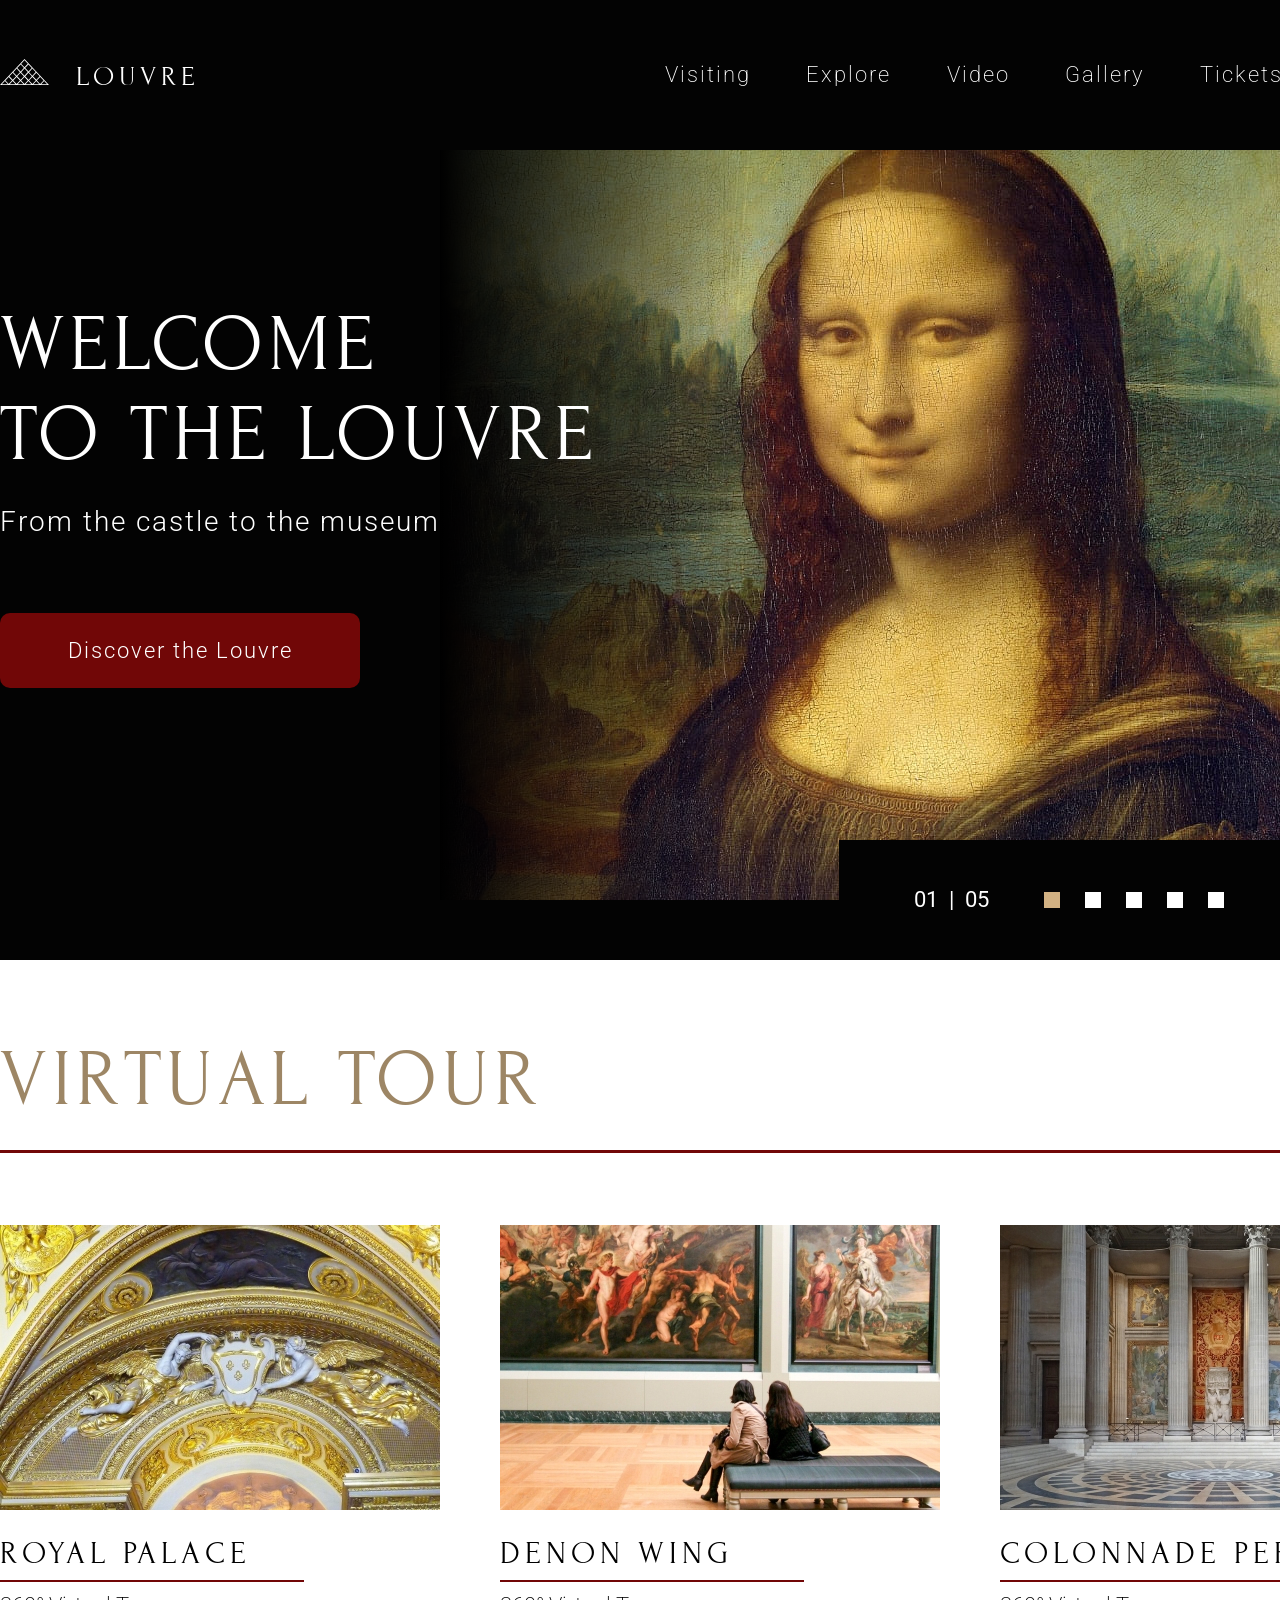
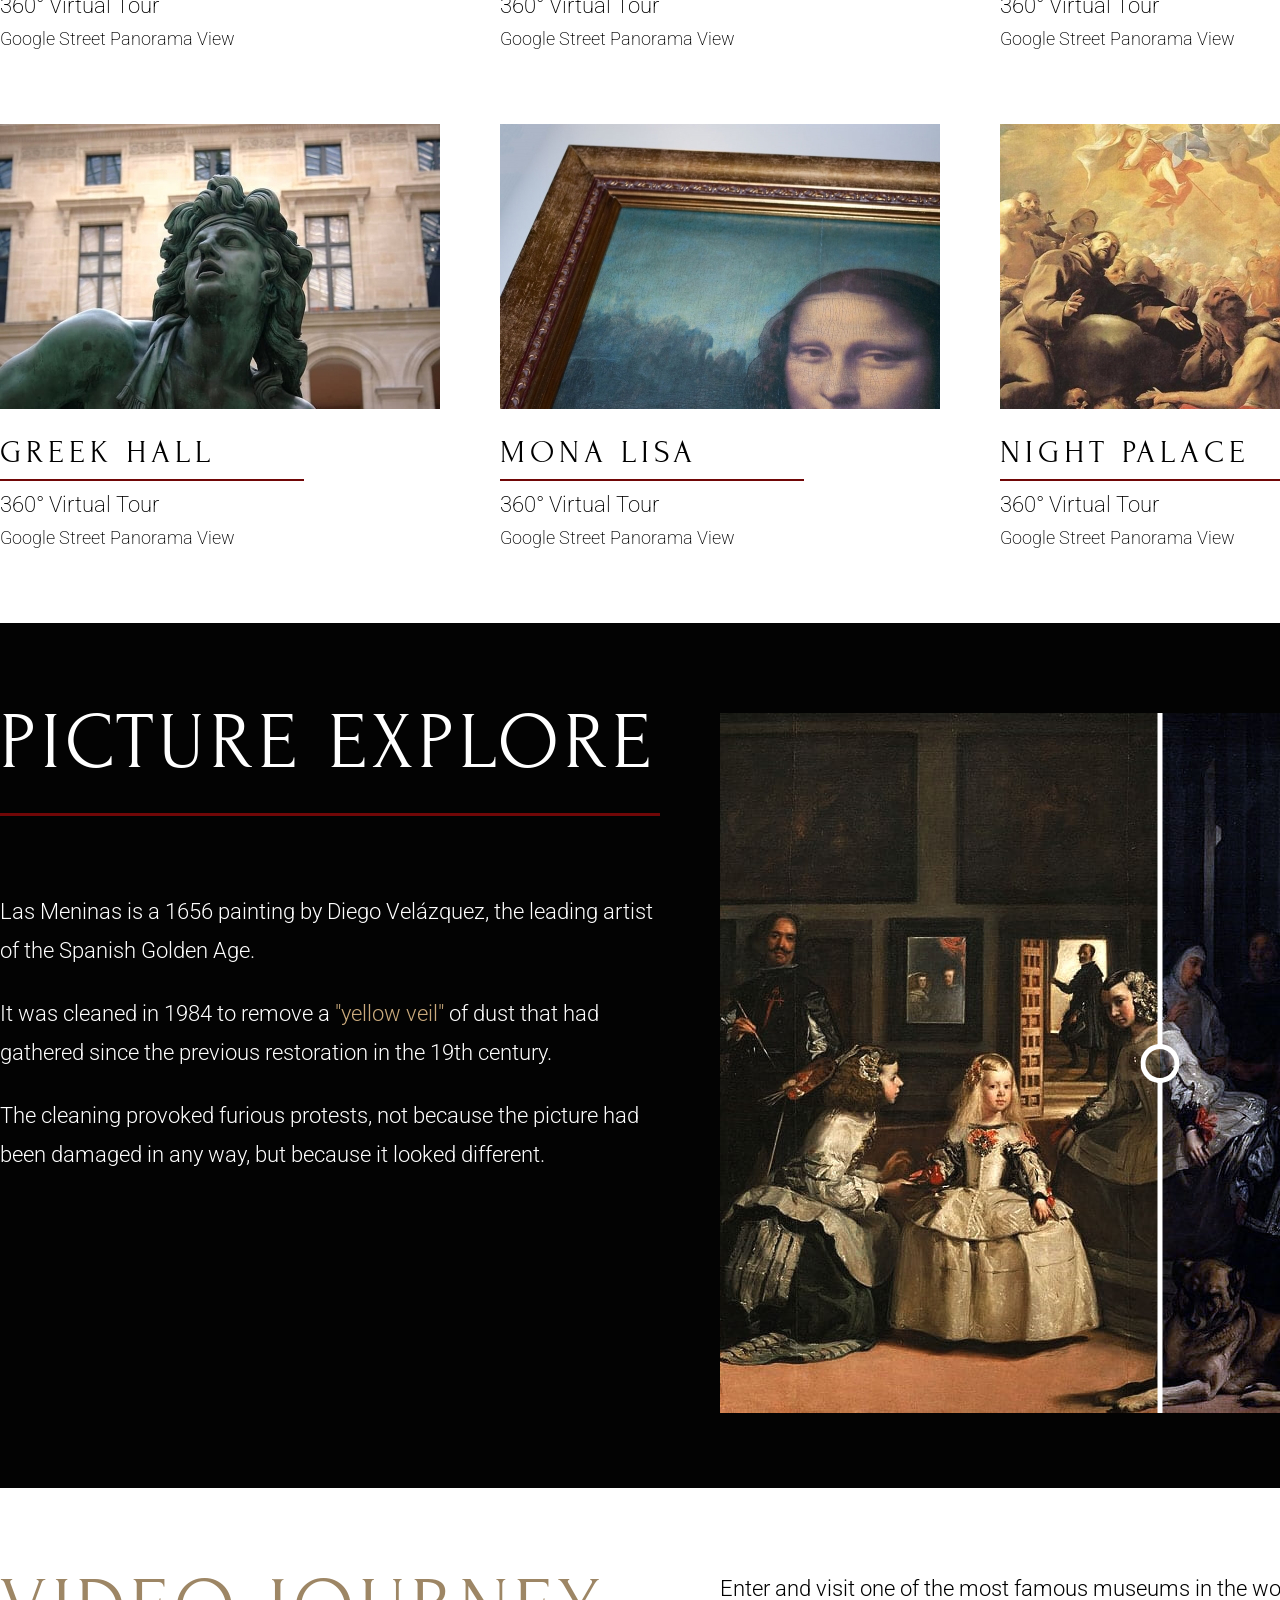
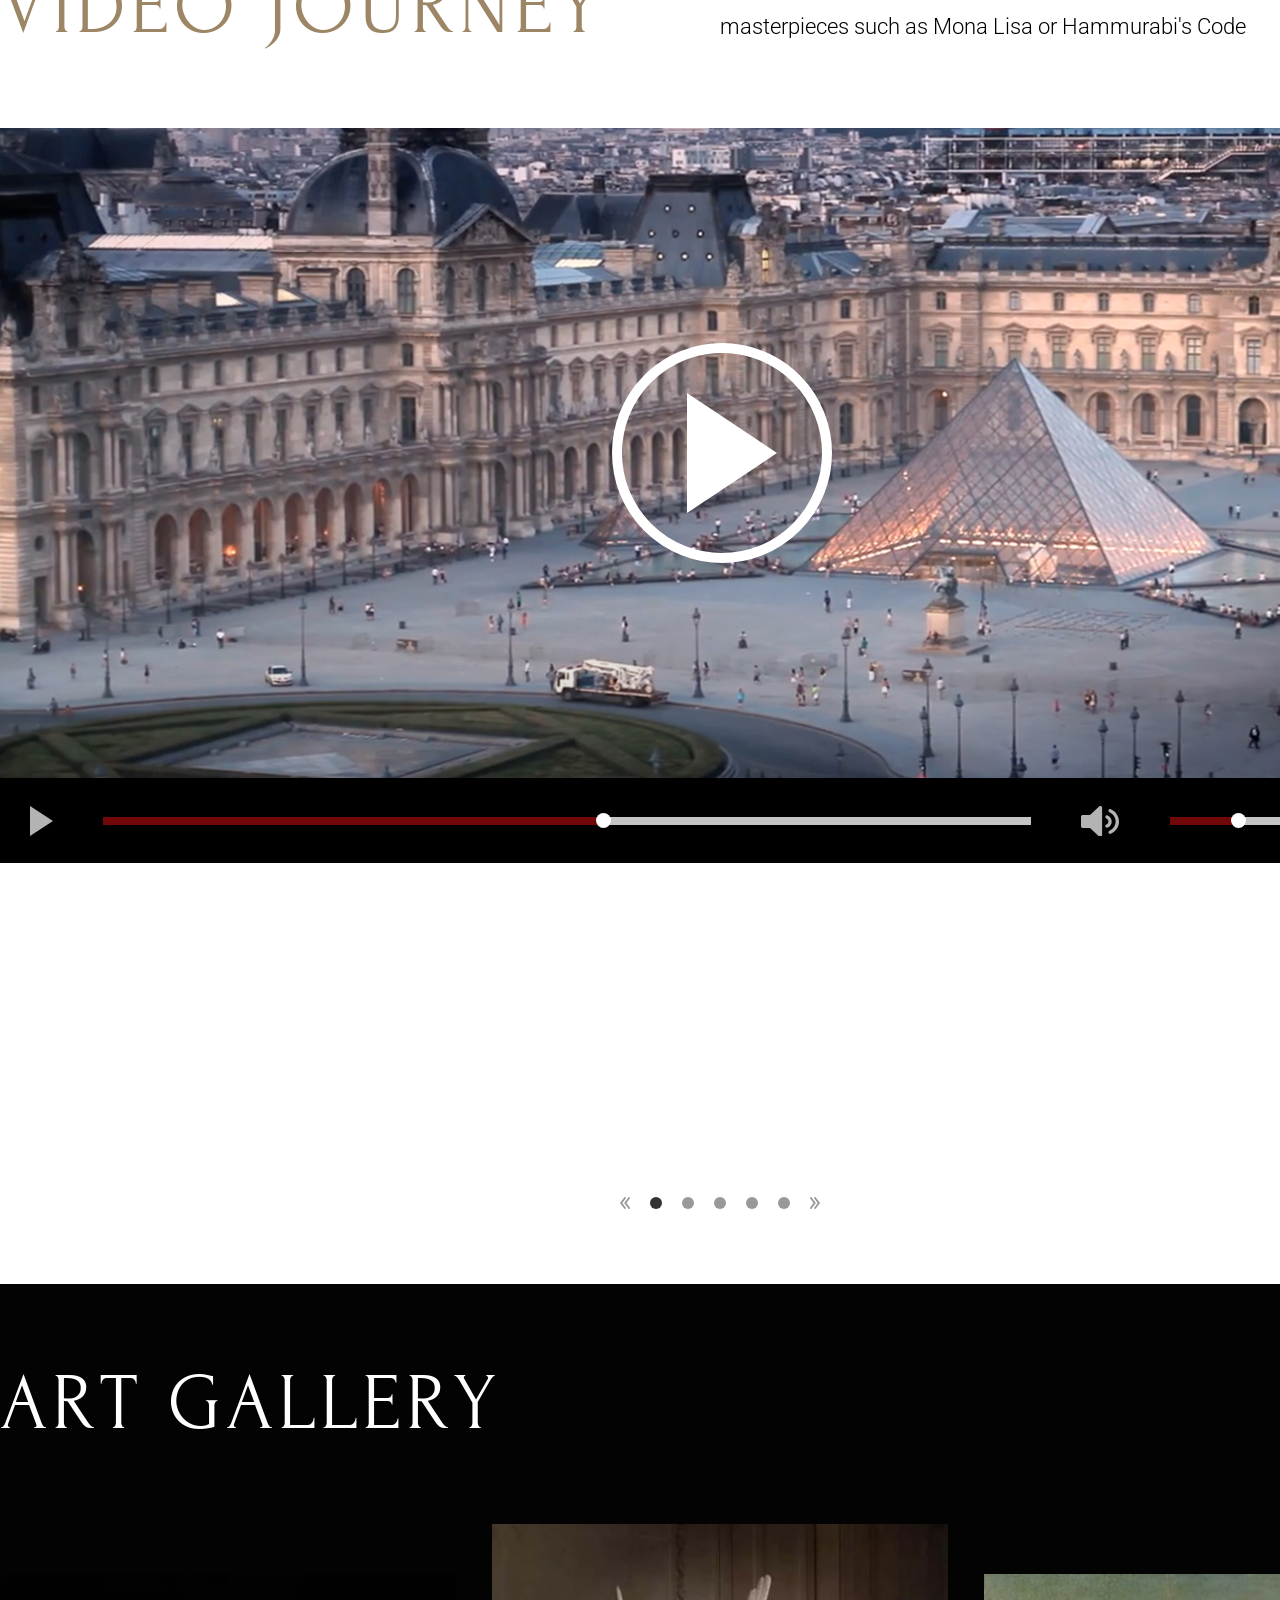
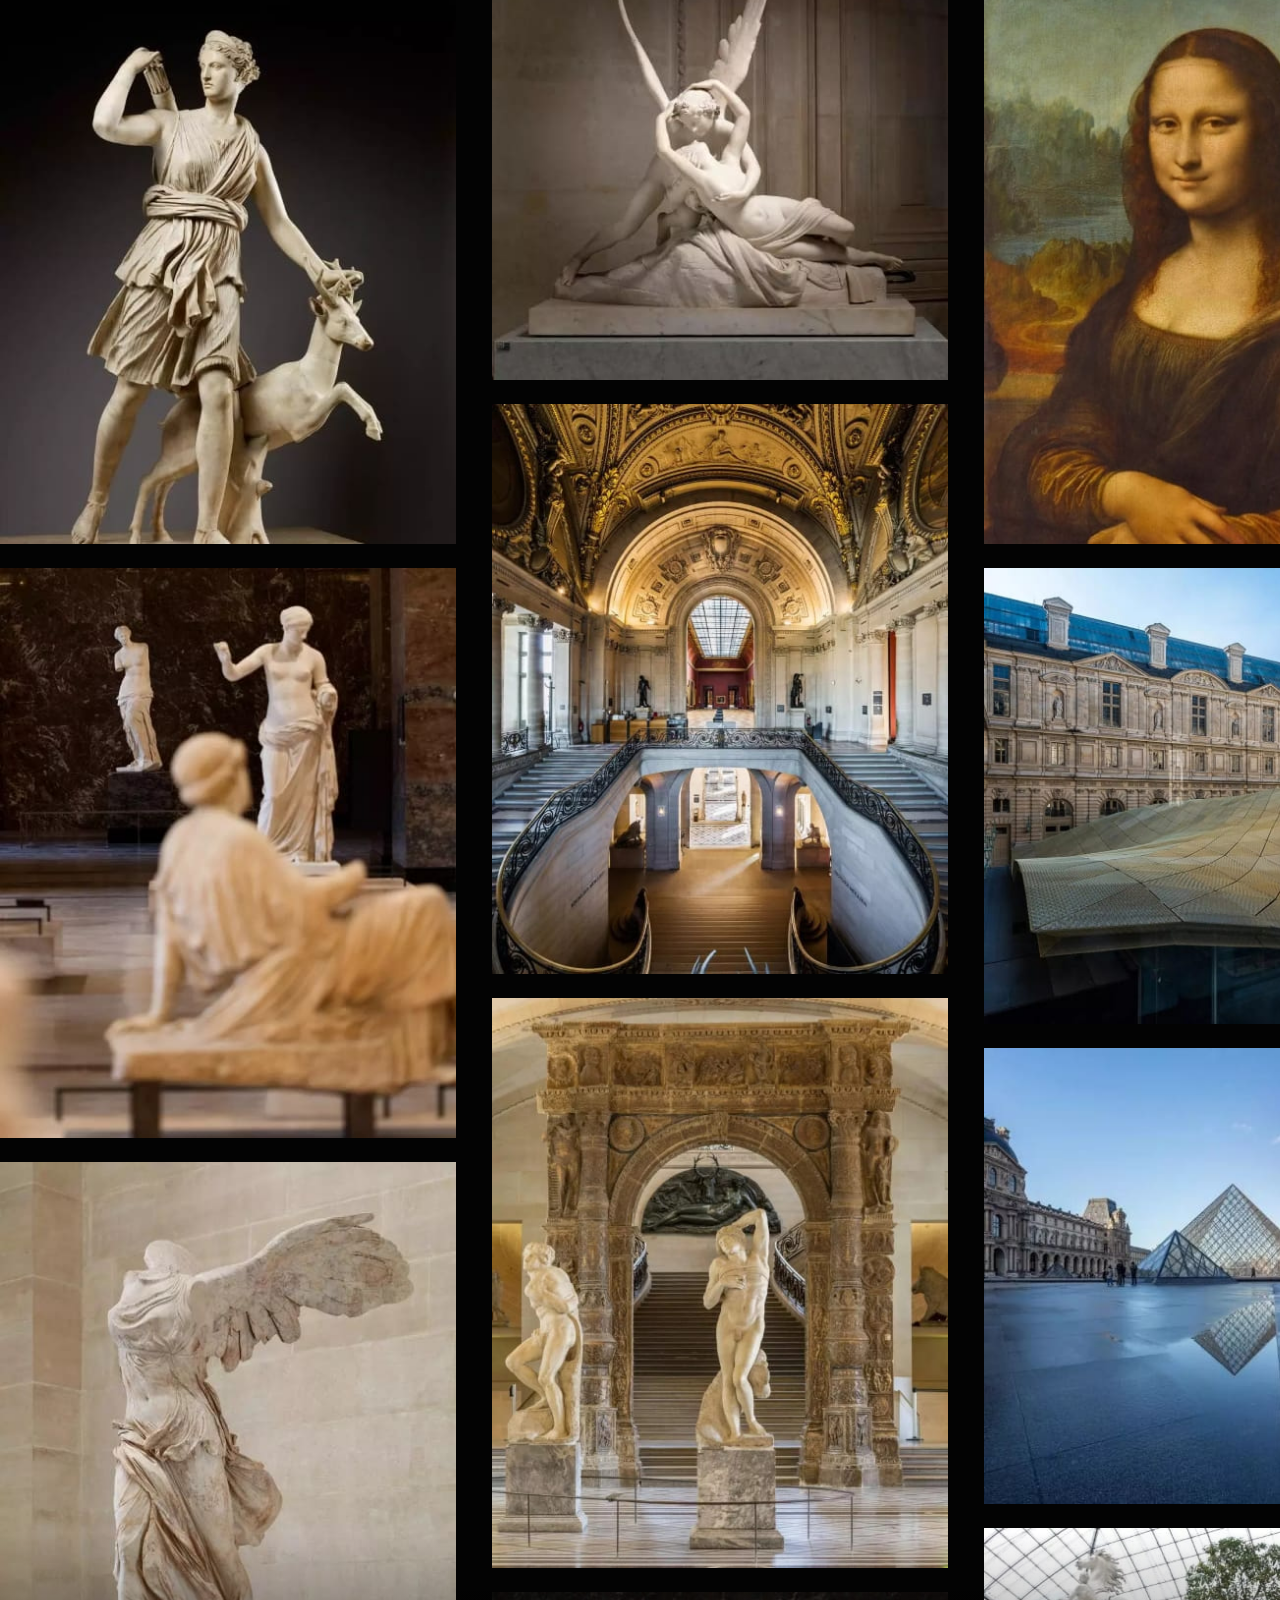
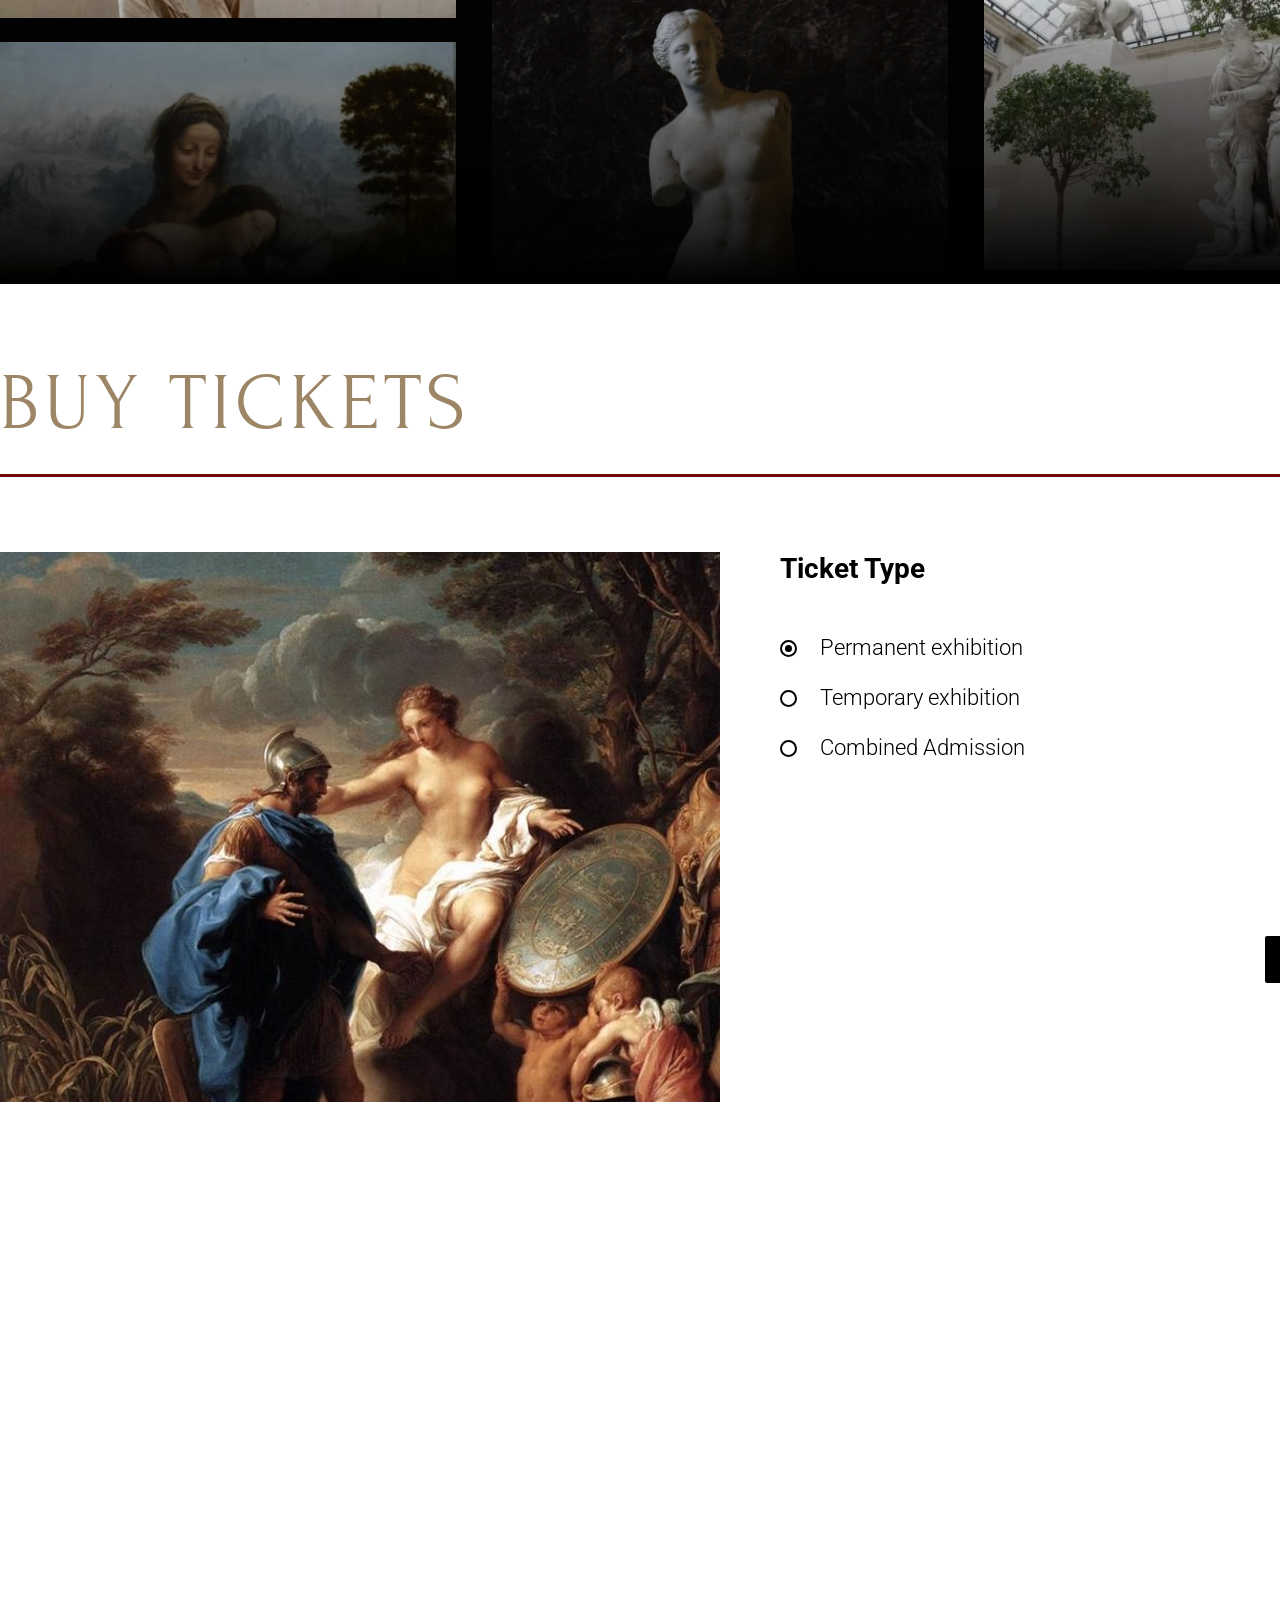
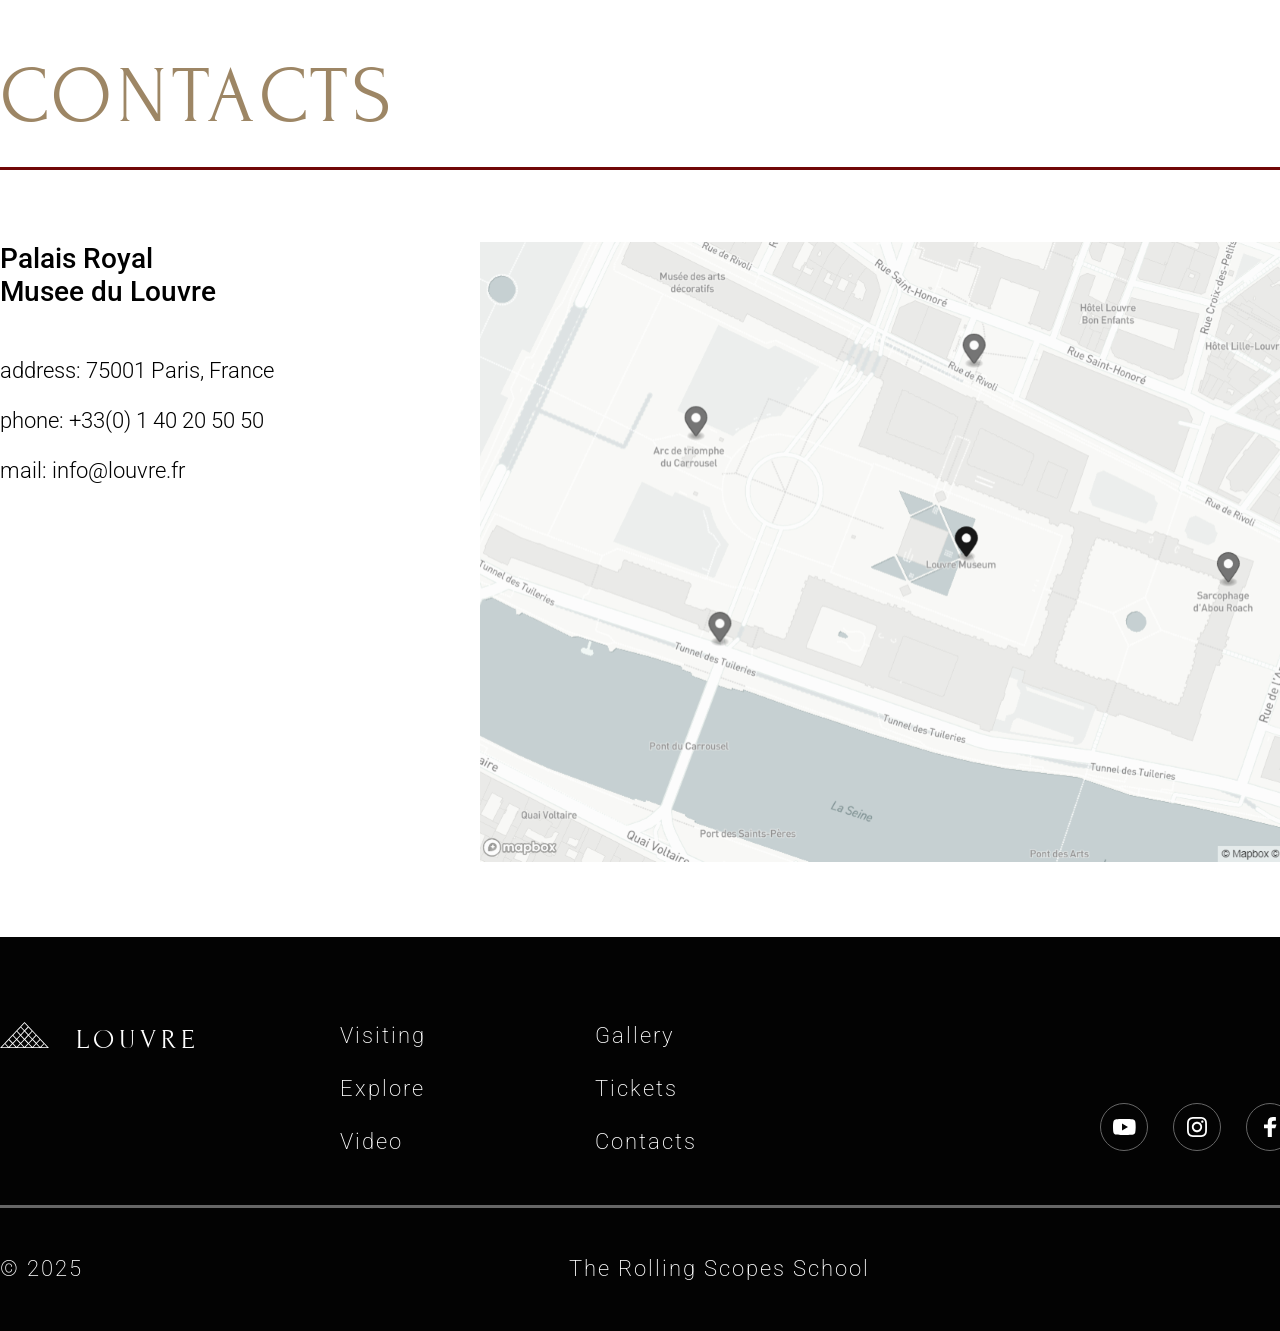
==== commit 033e9169: "fix: correct the code to match semantics" ====
--- a/museum/index.html
+++ b/museum/index.html
@@ -18,7 +18,7 @@
 					<h1 class="logo-title">
 						<a href="#" class="logo">
 							<svg width="49" height="26" viewBox="0 0 49 26" fill="none" xmlns="http://www.w3.org/2000/svg">
-								<path d="M49 26H0L24.5 0L49 26ZM13.3075 13.1309L16.6442 16.6702L19.981 13.1309L16.6442 9.58115L13.3075 13.1309ZM16.6442 25.0052L19.981 21.466L16.6442 17.9162L13.3075 21.466L16.6442 25.0052ZM32.4083 25.0052L35.745 21.466L32.4083 17.9162L29.019 21.466L32.4083 25.0052ZM28.4673 5.40314C28.4473 5.43762 28.4207 5.46941 28.3885 5.49738C27.3507 6.6178 26.2997 7.73822 25.2357 8.84817C25.1437 8.94241 25.2357 9.00524 25.2357 9.08901L28.3097 12.356L28.4542 12.4921L31.7909 8.96335L28.4673 5.40314ZM8.78847 25.0052L8.91984 24.8691L11.9938 21.6126C12.0428 21.5717 12.0702 21.5173 12.0702 21.4607C12.0702 21.4042 12.0428 21.3498 11.9938 21.3089C11.0611 20.3456 10.1547 19.3613 9.23512 18.3874L8.78847 17.9162L5.45174 21.466L8.78847 25.0052ZM17.2354 8.95288L20.5721 12.4921L20.6772 12.3979L23.8169 9.06806C23.922 8.95288 23.8169 8.89005 23.8169 8.80628L20.7429 5.56021L20.6115 5.42408L17.2354 8.95288ZM17.2354 17.3298L20.5721 20.8691L20.7429 20.7016C21.7413 19.6545 22.7528 18.6073 23.7643 17.4869C23.7926 17.4663 23.8152 17.4412 23.8307 17.4133C23.8461 17.3853 23.8541 17.3551 23.8541 17.3246C23.8541 17.2941 23.8461 17.2639 23.8307 17.2359C23.8152 17.208 23.7926 17.1829 23.7643 17.1623C22.8185 16.1675 21.8727 15.1728 20.9399 14.1675L20.5721 13.7906L17.2354 17.3298ZM32.9995 17.3298L36.3362 20.8691L39.6729 17.3298L36.3362 13.7906L32.9995 17.3298ZM28.4673 13.7801V13.8534L25.3013 17.2147C25.1962 17.3089 25.2357 17.3717 25.3013 17.4555L28.244 20.5969C28.3228 20.6911 28.4147 20.7853 28.5198 20.8901L31.8566 17.3508L28.4673 13.7801ZM12.7295 20.8482C12.7453 20.8175 12.7675 20.7892 12.7952 20.7644L15.9611 17.4031C16.0531 17.2984 15.9611 17.2461 15.9611 17.1623L12.8477 13.8953C12.8069 13.8484 12.7583 13.8061 12.7032 13.7696L9.37962 17.2984L12.7295 20.8482ZM32.3558 16.6597L35.6925 13.1204L32.3558 9.59162L29.019 13.1309L32.3558 16.6597ZM24.4737 8.28272L27.8105 4.74346L24.5263 1.27749H24.4606L21.2552 4.71204C21.2354 4.73712 21.2249 4.76616 21.2249 4.79581C21.2249 4.82546 21.2354 4.8545 21.2552 4.87958L24.4737 8.28272ZM24.4737 16.6597L27.8105 13.1204L24.5 9.58115L21.1633 13.1309L24.4737 16.6597ZM24.4737 25.0366L27.8105 21.4974L24.4737 17.9476L21.1633 21.466L24.4737 25.0366ZM40.2378 25.0366L43.5745 21.4974L40.2509 17.9791H40.1853L36.9668 21.3613C36.8617 21.4764 36.9668 21.5288 36.9668 21.6021L39.5941 24.4398L40.2378 25.0366ZM1.89169 25.2356H7.88204L4.91314 22.0942L1.89169 25.2356ZM41.1705 25.2356H47.1083L44.1394 22.0942L41.1705 25.2356ZM23.5542 25.2356L20.5721 22.0942L17.5901 25.2356H23.5542ZM33.3147 25.2356H39.2525L36.2836 22.0942L33.3147 25.2356ZM31.3968 25.2356L28.4279 22.0942L25.459 25.2356H31.3968ZM15.6327 25.2356L12.6638 22.0942L9.69491 25.2356H15.6327Z" fill="currentColor">
+								<path d="M49 26H0L24.5 0L49 26ZM13.3075 13.1309L16.6442 16.6702L19.981 13.1309L16.6442 9.58115L13.3075 13.1309ZM16.6442 25.0052L19.981 21.466L16.6442 17.9162L13.3075 21.466L16.6442 25.0052ZM32.4083 25.0052L35.745 21.466L32.4083 17.9162L29.019 21.466L32.4083 25.0052ZM28.4673 5.40314C28.4473 5.43762 28.4207 5.46941 28.3885 5.49738C27.3507 6.6178 26.2997 7.73822 25.2357 8.84817C25.1437 8.94241 25.2357 9.00524 25.2357 9.08901L28.3097 12.356L28.4542 12.4921L31.7909 8.96335L28.4673 5.40314ZM8.78847 25.0052L8.91984 24.8691L11.9938 21.6126C12.0428 21.5717 12.0702 21.5173 12.0702 21.4607C12.0702 21.4042 12.0428 21.3498 11.9938 21.3089C11.0611 20.3456 10.1547 19.3613 9.23512 18.3874L8.78847 17.9162L5.45174 21.466L8.78847 25.0052ZM17.2354 8.95288L20.5721 12.4921L20.6772 12.3979L23.8169 9.06806C23.922 8.95288 23.8169 8.89005 23.8169 8.80628L20.7429 5.56021L20.6115 5.42408L17.2354 8.95288ZM17.2354 17.3298L20.5721 20.8691L20.7429 20.7016C21.7413 19.6545 22.7528 18.6073 23.7643 17.4869C23.7926 17.4663 23.8152 17.4412 23.8307 17.4133C23.8461 17.3853 23.8541 17.3551 23.8541 17.3246C23.8541 17.2941 23.8461 17.2639 23.8307 17.2359C23.8152 17.208 23.7926 17.1829 23.7643 17.1623C22.8185 16.1675 21.8727 15.1728 20.9399 14.1675L20.5721 13.7906L17.2354 17.3298ZM32.9995 17.3298L36.3362 20.8691L39.6729 17.3298L36.3362 13.7906L32.9995 17.3298ZM28.4673 13.7801V13.8534L25.3013 17.2147C25.1962 17.3089 25.2357 17.3717 25.3013 17.4555L28.244 20.5969C28.3228 20.6911 28.4147 20.7853 28.5198 20.8901L31.8566 17.3508L28.4673 13.7801ZM12.7295 20.8482C12.7453 20.8175 12.7675 20.7892 12.7952 20.7644L15.9611 17.4031C16.0531 17.2984 15.9611 17.2461 15.9611 17.1623L12.8477 13.8953C12.8069 13.8484 12.7583 13.8061 12.7032 13.7696L9.37962 17.2984L12.7295 20.8482ZM32.3558 16.6597L35.6925 13.1204L32.3558 9.59162L29.019 13.1309L32.3558 16.6597ZM24.4737 8.28272L27.8105 4.74346L24.5263 1.27749H24.4606L21.2552 4.71204C21.2354 4.73712 21.2249 4.76616 21.2249 4.79581C21.2249 4.82546 21.2354 4.8545 21.2552 4.87958L24.4737 8.28272ZM24.4737 16.6597L27.8105 13.1204L24.5 9.58115L21.1633 13.1309L24.4737 16.6597ZM24.4737 25.0366L27.8105 21.4974L24.4737 17.9476L21.1633 21.466L24.4737 25.0366ZM40.2378 25.0366L43.5745 21.4974L40.2509 17.9791H40.1853L36.9668 21.3613C36.8617 21.4764 36.9668 21.5288 36.9668 21.6021L39.5941 24.4398L40.2378 25.0366ZM1.89169 25.2356H7.88204L4.91314 22.0942L1.89169 25.2356ZM41.1705 25.2356H47.1083L44.1394 22.0942L41.1705 25.2356ZM23.5542 25.2356L20.5721 22.0942L17.5901 25.2356H23.5542ZM33.3147 25.2356H39.2525L36.2836 22.0942L33.3147 25.2356ZM31.3968 25.2356L28.4279 22.0942L25.459 25.2356H31.3968ZM15.6327 25.2356L12.6638 22.0942L9.69491 25.2356H15.6327Z" fill="currentColor" />
 							</svg>
 							<span>Louvre</span>
 						</a>
@@ -64,12 +64,12 @@
 								<div class="welcome-slider__arrows">
 									<button class="arrow">
 										<svg width="30" height="8" viewBox="0 0 30 8" fill="none" xmlns="http://www.w3.org/2000/svg">
-											<path d="M5.72254 8C3.90173 6.31339 1.99422 5.08262 0 4.30769V3.69231C1.99422 2.89459 3.90173 1.66382 5.72254 0H7.23988C6.37283 1.4359 5.53468 2.52991 4.72543 3.28205H30V4.71795H4.72543C5.53468 5.47009 6.37283 6.5641 7.23988 8H5.72254Z" fill="currentColor">
+											<path d="M5.72254 8C3.90173 6.31339 1.99422 5.08262 0 4.30769V3.69231C1.99422 2.89459 3.90173 1.66382 5.72254 0H7.23988C6.37283 1.4359 5.53468 2.52991 4.72543 3.28205H30V4.71795H4.72543C5.53468 5.47009 6.37283 6.5641 7.23988 8H5.72254Z" fill="currentColor" />
 										</svg>
 									</button>
 									<button class="arrow">
 										<svg width="30" height="8" viewBox="0 0 30 8" fill="none" xmlns="http://www.w3.org/2000/svg">
-											<path d="M24.2775 1.97284e-06C26.0983 1.68661 28.0058 2.91738 30 3.69231L30 4.30769C28.0058 5.10541 26.0983 6.33618 24.2775 8L22.7601 8C23.6272 6.5641 24.4653 5.47009 25.2746 4.71795L3.48964e-07 4.71795L5.01636e-07 3.28205L25.2746 3.28205C24.4653 2.52992 23.6272 1.4359 22.7601 1.86378e-06L24.2775 1.97284e-06Z" fill="currentColor">
+											<path d="M24.2775 1.97284e-06C26.0983 1.68661 28.0058 2.91738 30 3.69231L30 4.30769C28.0058 5.10541 26.0983 6.33618 24.2775 8L22.7601 8C23.6272 6.5641 24.4653 5.47009 25.2746 4.71795L3.48964e-07 4.71795L5.01636e-07 3.28205L25.2746 3.28205C24.4653 2.52992 23.6272 1.4359 22.7601 1.86378e-06L24.2775 1.97284e-06Z" fill="currentColor" />
 										</svg>
 									</button>
 								</div>
@@ -181,13 +181,13 @@
 					<div class="video-slider">
 						<ul class="video-slider__slider">
 							<li class="video-slider__item">
-								<iframe width="560" height="315" src="https://www.youtube.com/embed/aWmJ5DgyWPI?si=mD_u3d7WXTEX9UKD" title="YouTube video player" frameborder="0" allow="accelerometer; autoplay; clipboard-write; encrypted-media; gyroscope; picture-in-picture; web-share" referrerpolicy="strict-origin-when-cross-origin" allowfullscreen></iframe>
+								<iframe src="https://www.youtube.com/embed/aWmJ5DgyWPI?si=mD_u3d7WXTEX9UKD" allowfullscreen></iframe>
 							</li>
 							<li class="video-slider__item">
-								<iframe width="560" height="315" src="https://www.youtube.com/embed/Vi5D6FKhRmo?si=MRqkx3l_nSE0ZV0d" title="YouTube video player" frameborder="0" allow="accelerometer; autoplay; clipboard-write; encrypted-media; gyroscope; picture-in-picture; web-share" referrerpolicy="strict-origin-when-cross-origin" allowfullscreen></iframe>
+								<iframe src="https://www.youtube.com/embed/Vi5D6FKhRmo?si=MRqkx3l_nSE0ZV0d" allowfullscreen></iframe>
 							</li>
 							<li class="video-slider__item">
-								<iframe width="560" height="315" src="https://www.youtube.com/embed/NOhDysLnTvY?si=omC6VBjmVzLuN-4K" title="YouTube video player" frameborder="0" allow="accelerometer; autoplay; clipboard-write; encrypted-media; gyroscope; picture-in-picture; web-share" referrerpolicy="strict-origin-when-cross-origin" allowfullscreen></iframe>
+								<iframe src="https://www.youtube.com/embed/NOhDysLnTvY?si=omC6VBjmVzLuN-4K" allowfullscreen></iframe>
 							</li>
 						</ul>
 						<div class="video-slider__pagination">
@@ -229,7 +229,7 @@
 						<div class="gallery__img"><img src="assets/img/gallery/10.jpg" alt="gallery image"></div>
 						<div class="gallery__img"><img src="assets/img/gallery/11.jpg" alt="gallery image"></div>
 						<div class="gallery__img"><img src="assets/img/gallery/12.jpg" alt="gallery image"></div>
-						<div class="gallery__img"><img src="assets/img/gallery/15	.jpg" alt="gallery image"></div>
+						<div class="gallery__img"><img src="assets/img/gallery/15.jpg" alt="gallery image"></div>
 					</div>
 				</div>
 			</section>
@@ -265,20 +265,22 @@
 							</fieldset>
 							<fieldset class="form__amount">
 								<legend class="form__title">Amount</legend>
-								<label for="form__number-basic" class="form__label">Basic 18+
+								<div class="form__amount-counter-wrapper">
+									<label class="form__label">Basic 18+</label>
 									<div class="form__amount-counter">
-										<button class="form__amount-btn decrease-btn">–</button>
+										<button class="form__amount-btn decrease-btn" type="button" onclick="this.nextElementSibling.stepDown()">–</button>
 										<input type="number" class="form__count" value="1" min="0" readonly>
-										<button class="form__amount-btn increase-btn">+</button>
+										<button class="form__amount-btn increase-btn" type="button" onclick="this.previousElementSibling.stepUp()">+</button>
 									</div>
-								</label>
-								<label for="form__number-basic" class="form__label">Senior 65+
+								</div>
+								<div class="form__amount-counter-wrapper">
+									<label class="form__label">Senior 65+</label>
 									<div class="form__amount-counter">
-										<button class="form__amount-btn decrease-btn">–</button>
+										<button class="form__amount-btn decrease-btn" type="button" onclick="this.nextElementSibling.stepDown()">–</button>
 										<input type="number" class="form__count" value="1" min="0" readonly>
-										<button class="form__amount-btn increase-btn">+</button>
+										<button class="form__amount-btn increase-btn" type="button" onclick="this.previousElementSibling.stepUp()">+</button>
 									</div>
-								</label>
+								</div>
 								<p class="form__total">Total €<span>220</span></p>
 								<button class="form__btn">Buy Now</button>
 							</fieldset>
@@ -312,7 +314,7 @@
 					<nav class="footer__secondary-nav">
 						<a href="#" class="logo">
 							<svg width="49" height="26" viewBox="0 0 49 26" fill="none" xmlns="http://www.w3.org/2000/svg">
-								<path d="M49 26H0L24.5 0L49 26ZM13.3075 13.1309L16.6442 16.6702L19.981 13.1309L16.6442 9.58115L13.3075 13.1309ZM16.6442 25.0052L19.981 21.466L16.6442 17.9162L13.3075 21.466L16.6442 25.0052ZM32.4083 25.0052L35.745 21.466L32.4083 17.9162L29.019 21.466L32.4083 25.0052ZM28.4673 5.40314C28.4473 5.43762 28.4207 5.46941 28.3885 5.49738C27.3507 6.6178 26.2997 7.73822 25.2357 8.84817C25.1437 8.94241 25.2357 9.00524 25.2357 9.08901L28.3097 12.356L28.4542 12.4921L31.7909 8.96335L28.4673 5.40314ZM8.78847 25.0052L8.91984 24.8691L11.9938 21.6126C12.0428 21.5717 12.0702 21.5173 12.0702 21.4607C12.0702 21.4042 12.0428 21.3498 11.9938 21.3089C11.0611 20.3456 10.1547 19.3613 9.23512 18.3874L8.78847 17.9162L5.45174 21.466L8.78847 25.0052ZM17.2354 8.95288L20.5721 12.4921L20.6772 12.3979L23.8169 9.06806C23.922 8.95288 23.8169 8.89005 23.8169 8.80628L20.7429 5.56021L20.6115 5.42408L17.2354 8.95288ZM17.2354 17.3298L20.5721 20.8691L20.7429 20.7016C21.7413 19.6545 22.7528 18.6073 23.7643 17.4869C23.7926 17.4663 23.8152 17.4412 23.8307 17.4133C23.8461 17.3853 23.8541 17.3551 23.8541 17.3246C23.8541 17.2941 23.8461 17.2639 23.8307 17.2359C23.8152 17.208 23.7926 17.1829 23.7643 17.1623C22.8185 16.1675 21.8727 15.1728 20.9399 14.1675L20.5721 13.7906L17.2354 17.3298ZM32.9995 17.3298L36.3362 20.8691L39.6729 17.3298L36.3362 13.7906L32.9995 17.3298ZM28.4673 13.7801V13.8534L25.3013 17.2147C25.1962 17.3089 25.2357 17.3717 25.3013 17.4555L28.244 20.5969C28.3228 20.6911 28.4147 20.7853 28.5198 20.8901L31.8566 17.3508L28.4673 13.7801ZM12.7295 20.8482C12.7453 20.8175 12.7675 20.7892 12.7952 20.7644L15.9611 17.4031C16.0531 17.2984 15.9611 17.2461 15.9611 17.1623L12.8477 13.8953C12.8069 13.8484 12.7583 13.8061 12.7032 13.7696L9.37962 17.2984L12.7295 20.8482ZM32.3558 16.6597L35.6925 13.1204L32.3558 9.59162L29.019 13.1309L32.3558 16.6597ZM24.4737 8.28272L27.8105 4.74346L24.5263 1.27749H24.4606L21.2552 4.71204C21.2354 4.73712 21.2249 4.76616 21.2249 4.79581C21.2249 4.82546 21.2354 4.8545 21.2552 4.87958L24.4737 8.28272ZM24.4737 16.6597L27.8105 13.1204L24.5 9.58115L21.1633 13.1309L24.4737 16.6597ZM24.4737 25.0366L27.8105 21.4974L24.4737 17.9476L21.1633 21.466L24.4737 25.0366ZM40.2378 25.0366L43.5745 21.4974L40.2509 17.9791H40.1853L36.9668 21.3613C36.8617 21.4764 36.9668 21.5288 36.9668 21.6021L39.5941 24.4398L40.2378 25.0366ZM1.89169 25.2356H7.88204L4.91314 22.0942L1.89169 25.2356ZM41.1705 25.2356H47.1083L44.1394 22.0942L41.1705 25.2356ZM23.5542 25.2356L20.5721 22.0942L17.5901 25.2356H23.5542ZM33.3147 25.2356H39.2525L36.2836 22.0942L33.3147 25.2356ZM31.3968 25.2356L28.4279 22.0942L25.459 25.2356H31.3968ZM15.6327 25.2356L12.6638 22.0942L9.69491 25.2356H15.6327Z" fill="currentColor">
+								<path d="M49 26H0L24.5 0L49 26ZM13.3075 13.1309L16.6442 16.6702L19.981 13.1309L16.6442 9.58115L13.3075 13.1309ZM16.6442 25.0052L19.981 21.466L16.6442 17.9162L13.3075 21.466L16.6442 25.0052ZM32.4083 25.0052L35.745 21.466L32.4083 17.9162L29.019 21.466L32.4083 25.0052ZM28.4673 5.40314C28.4473 5.43762 28.4207 5.46941 28.3885 5.49738C27.3507 6.6178 26.2997 7.73822 25.2357 8.84817C25.1437 8.94241 25.2357 9.00524 25.2357 9.08901L28.3097 12.356L28.4542 12.4921L31.7909 8.96335L28.4673 5.40314ZM8.78847 25.0052L8.91984 24.8691L11.9938 21.6126C12.0428 21.5717 12.0702 21.5173 12.0702 21.4607C12.0702 21.4042 12.0428 21.3498 11.9938 21.3089C11.0611 20.3456 10.1547 19.3613 9.23512 18.3874L8.78847 17.9162L5.45174 21.466L8.78847 25.0052ZM17.2354 8.95288L20.5721 12.4921L20.6772 12.3979L23.8169 9.06806C23.922 8.95288 23.8169 8.89005 23.8169 8.80628L20.7429 5.56021L20.6115 5.42408L17.2354 8.95288ZM17.2354 17.3298L20.5721 20.8691L20.7429 20.7016C21.7413 19.6545 22.7528 18.6073 23.7643 17.4869C23.7926 17.4663 23.8152 17.4412 23.8307 17.4133C23.8461 17.3853 23.8541 17.3551 23.8541 17.3246C23.8541 17.2941 23.8461 17.2639 23.8307 17.2359C23.8152 17.208 23.7926 17.1829 23.7643 17.1623C22.8185 16.1675 21.8727 15.1728 20.9399 14.1675L20.5721 13.7906L17.2354 17.3298ZM32.9995 17.3298L36.3362 20.8691L39.6729 17.3298L36.3362 13.7906L32.9995 17.3298ZM28.4673 13.7801V13.8534L25.3013 17.2147C25.1962 17.3089 25.2357 17.3717 25.3013 17.4555L28.244 20.5969C28.3228 20.6911 28.4147 20.7853 28.5198 20.8901L31.8566 17.3508L28.4673 13.7801ZM12.7295 20.8482C12.7453 20.8175 12.7675 20.7892 12.7952 20.7644L15.9611 17.4031C16.0531 17.2984 15.9611 17.2461 15.9611 17.1623L12.8477 13.8953C12.8069 13.8484 12.7583 13.8061 12.7032 13.7696L9.37962 17.2984L12.7295 20.8482ZM32.3558 16.6597L35.6925 13.1204L32.3558 9.59162L29.019 13.1309L32.3558 16.6597ZM24.4737 8.28272L27.8105 4.74346L24.5263 1.27749H24.4606L21.2552 4.71204C21.2354 4.73712 21.2249 4.76616 21.2249 4.79581C21.2249 4.82546 21.2354 4.8545 21.2552 4.87958L24.4737 8.28272ZM24.4737 16.6597L27.8105 13.1204L24.5 9.58115L21.1633 13.1309L24.4737 16.6597ZM24.4737 25.0366L27.8105 21.4974L24.4737 17.9476L21.1633 21.466L24.4737 25.0366ZM40.2378 25.0366L43.5745 21.4974L40.2509 17.9791H40.1853L36.9668 21.3613C36.8617 21.4764 36.9668 21.5288 36.9668 21.6021L39.5941 24.4398L40.2378 25.0366ZM1.89169 25.2356H7.88204L4.91314 22.0942L1.89169 25.2356ZM41.1705 25.2356H47.1083L44.1394 22.0942L41.1705 25.2356ZM23.5542 25.2356L20.5721 22.0942L17.5901 25.2356H23.5542ZM33.3147 25.2356H39.2525L36.2836 22.0942L33.3147 25.2356ZM31.3968 25.2356L28.4279 22.0942L25.459 25.2356H31.3968ZM15.6327 25.2356L12.6638 22.0942L9.69491 25.2356H15.6327Z" fill="currentColor" />
 							</svg>
 							<span>Louvre</span>
 						</a>
@@ -331,35 +333,35 @@
 						<li class="footer__soc-media-item">
 							<a href="#!">
 								<svg width="23" height="16" viewBox="0 0 23 16" fill="none" xmlns="http://www.w3.org/2000/svg">
-									<path d="M9.03 11.38V4.62L14.97 8L9.03 11.38ZM22.23 2.5C22.1026 2.01772 21.8508 1.57733 21.4998 1.22285C21.1488 0.868375 20.711 0.612223 20.23 0.48C18.46 2.98023e-08 11.35 0 11.35 0C11.35 0 4.25 2.98023e-08 2.48 0.48C1.99901 0.612223 1.56115 0.868375 1.21018 1.22285C0.859213 1.57733 0.607431 2.01772 0.48 2.5C2.98023e-08 4.28 0 8 0 8C0 8 2.98023e-08 11.72 0.47 13.5C0.598299 13.9835 0.851586 14.4247 1.20441 14.7793C1.55723 15.1338 1.99717 15.3893 2.48 15.52C4.25 16 11.36 16 11.36 16C11.36 16 18.46 16 20.23 15.52C20.711 15.3878 21.1488 15.1316 21.4998 14.7771C21.8508 14.4227 22.1026 13.9823 22.23 13.5C22.71 11.72 22.71 8 22.71 8C22.71 8 22.71 4.28 22.24 2.5H22.23Z" fill="currentColor">
+									<path d="M9.03 11.38V4.62L14.97 8L9.03 11.38ZM22.23 2.5C22.1026 2.01772 21.8508 1.57733 21.4998 1.22285C21.1488 0.868375 20.711 0.612223 20.23 0.48C18.46 2.98023e-08 11.35 0 11.35 0C11.35 0 4.25 2.98023e-08 2.48 0.48C1.99901 0.612223 1.56115 0.868375 1.21018 1.22285C0.859213 1.57733 0.607431 2.01772 0.48 2.5C2.98023e-08 4.28 0 8 0 8C0 8 2.98023e-08 11.72 0.47 13.5C0.598299 13.9835 0.851586 14.4247 1.20441 14.7793C1.55723 15.1338 1.99717 15.3893 2.48 15.52C4.25 16 11.36 16 11.36 16C11.36 16 18.46 16 20.23 15.52C20.711 15.3878 21.1488 15.1316 21.4998 14.7771C21.8508 14.4227 22.1026 13.9823 22.23 13.5C22.71 11.72 22.71 8 22.71 8C22.71 8 22.71 4.28 22.24 2.5H22.23Z" fill="currentColor" />
 								</svg>
 							</a>
 						</li>
 						<li class="footer__soc-media-item">
 							<a href="#!">
 								<svg width="20" height="20" viewBox="0 0 20 20" fill="none" xmlns="http://www.w3.org/2000/svg">
-									<path d="M11.0202 0C12.8202 0 13.2002 0.0199999 14.1202 0.0599999C15.1802 0.11 15.9102 0.28 16.5402 0.53C17.2002 0.78 17.7602 1.13 18.3102 1.68C18.8702 2.23 19.2102 2.79 19.4702 3.45C19.7202 4.08 19.8802 4.81 19.9302 5.88C19.9802 6.83 19.9902 7.2 19.9902 9.2V10.8C19.9902 12.8 19.9802 13.17 19.9302 14.12C19.9144 14.9468 19.7589 15.7651 19.4702 16.54C19.2102 17.2 18.8702 17.76 18.3202 18.31C17.7602 18.87 17.2002 19.21 16.5402 19.47C15.9102 19.72 15.1802 19.88 14.1202 19.93C13.1702 19.98 12.7902 19.99 10.7902 19.99H9.20015C7.20015 19.99 6.83015 19.98 5.87015 19.93C5.04333 19.9141 4.22515 19.7586 3.45015 19.47C2.78376 19.2195 2.17981 18.8271 1.68015 18.32C1.16796 17.8186 0.771985 17.211 0.520153 16.54C0.231773 15.765 0.0762563 14.9468 0.0601533 14.12C0.0111304 13.0874 -0.00887746 12.0537 0.000153349 11.02V8.97C0.000153349 7.17 0.0201533 6.79 0.0601533 5.87C0.110153 4.81 0.280153 4.08 0.520153 3.45C0.780153 2.79 1.12015 2.23 1.68015 1.68C2.17533 1.16743 2.78059 0.774176 3.45015 0.53C4.22461 0.238206 5.04278 0.079305 5.87015 0.0599999C6.79015 0.0199999 7.17015 0 8.97015 0H11.0202ZM11.0402 1.8H8.95015C7.22015 1.8 6.85015 1.82 5.95015 1.86C4.98015 1.9 4.45015 2.06 4.10015 2.2C3.63015 2.38 3.30015 2.6 2.95015 2.95C2.60015 3.3 2.38015 3.63 2.20015 4.1C2.07015 4.45 1.90015 4.98 1.86015 5.96C1.82015 6.86 1.80015 7.22 1.80015 8.96V11.04C1.80015 12.78 1.82015 13.14 1.86015 14.04C1.90015 15.01 2.06015 15.54 2.20015 15.89C2.38015 16.36 2.60015 16.69 2.95015 17.04C3.30015 17.39 3.63015 17.61 4.10015 17.79C4.45015 17.93 4.98015 18.09 5.96015 18.13C6.93015 18.18 7.28015 18.19 9.44015 18.19H10.5502C12.7202 18.19 13.0602 18.18 14.0402 18.13C15.0102 18.09 15.5402 17.93 15.8902 17.79C16.3602 17.61 16.6902 17.39 17.0402 17.04C17.3902 16.69 17.6102 16.36 17.7902 15.89C17.9302 15.54 18.0902 15.01 18.1302 14.04C18.1802 13.06 18.1902 12.72 18.1902 10.55V9.45C18.1902 7.28 18.1802 6.93 18.1302 5.95C18.0902 4.98 17.9302 4.45 17.7902 4.1C17.6292 3.66543 17.373 3.27246 17.0402 2.95C16.7179 2.61692 16.3249 2.3606 15.8902 2.2C15.2971 1.98317 14.6716 1.86822 14.0402 1.86C13.0409 1.81227 12.0405 1.79226 11.0402 1.8ZM10.0002 4.86C11.362 4.86 12.6681 5.40101 13.6311 6.36401C14.5941 7.32701 15.1352 8.63311 15.1352 9.995C15.1352 11.3569 14.5941 12.663 13.6311 13.626C12.6681 14.589 11.362 15.13 10.0002 15.13C8.63827 15.13 7.33216 14.589 6.36916 13.626C5.40616 12.663 4.86515 11.3569 4.86515 9.995C4.86515 8.63311 5.40616 7.32701 6.36916 6.36401C7.33216 5.40101 8.63827 4.86 10.0002 4.86ZM10.0002 6.66C9.11566 6.66 8.26739 7.01136 7.64195 7.6368C7.01652 8.26223 6.66515 9.1105 6.66515 9.995C6.66515 10.8795 7.01652 11.7278 7.64195 12.3532C8.26739 12.9786 9.11566 13.33 10.0002 13.33C10.8847 13.33 11.7329 12.9786 12.3584 12.3532C12.9838 11.7278 13.3352 10.8795 13.3352 9.995C13.3352 9.1105 12.9838 8.26223 12.3584 7.6368C11.7329 7.01136 10.8847 6.66 10.0002 6.66ZM15.3302 3.46C15.6484 3.46 15.9536 3.58643 16.1787 3.81147C16.4037 4.03652 16.5302 4.34174 16.5302 4.66C16.5302 4.97826 16.4037 5.28348 16.1787 5.50853C15.9536 5.73357 15.6484 5.86 15.3302 5.86C15.0119 5.86 14.7067 5.73357 14.4816 5.50853C14.2566 5.28348 14.1302 4.97826 14.1302 4.66C14.1302 4.34174 14.2566 4.03652 14.4816 3.81147C14.7067 3.58643 15.0119 3.46 15.3302 3.46Z" fill="currentColor">
+									<path d="M11.0202 0C12.8202 0 13.2002 0.0199999 14.1202 0.0599999C15.1802 0.11 15.9102 0.28 16.5402 0.53C17.2002 0.78 17.7602 1.13 18.3102 1.68C18.8702 2.23 19.2102 2.79 19.4702 3.45C19.7202 4.08 19.8802 4.81 19.9302 5.88C19.9802 6.83 19.9902 7.2 19.9902 9.2V10.8C19.9902 12.8 19.9802 13.17 19.9302 14.12C19.9144 14.9468 19.7589 15.7651 19.4702 16.54C19.2102 17.2 18.8702 17.76 18.3202 18.31C17.7602 18.87 17.2002 19.21 16.5402 19.47C15.9102 19.72 15.1802 19.88 14.1202 19.93C13.1702 19.98 12.7902 19.99 10.7902 19.99H9.20015C7.20015 19.99 6.83015 19.98 5.87015 19.93C5.04333 19.9141 4.22515 19.7586 3.45015 19.47C2.78376 19.2195 2.17981 18.8271 1.68015 18.32C1.16796 17.8186 0.771985 17.211 0.520153 16.54C0.231773 15.765 0.0762563 14.9468 0.0601533 14.12C0.0111304 13.0874 -0.00887746 12.0537 0.000153349 11.02V8.97C0.000153349 7.17 0.0201533 6.79 0.0601533 5.87C0.110153 4.81 0.280153 4.08 0.520153 3.45C0.780153 2.79 1.12015 2.23 1.68015 1.68C2.17533 1.16743 2.78059 0.774176 3.45015 0.53C4.22461 0.238206 5.04278 0.079305 5.87015 0.0599999C6.79015 0.0199999 7.17015 0 8.97015 0H11.0202ZM11.0402 1.8H8.95015C7.22015 1.8 6.85015 1.82 5.95015 1.86C4.98015 1.9 4.45015 2.06 4.10015 2.2C3.63015 2.38 3.30015 2.6 2.95015 2.95C2.60015 3.3 2.38015 3.63 2.20015 4.1C2.07015 4.45 1.90015 4.98 1.86015 5.96C1.82015 6.86 1.80015 7.22 1.80015 8.96V11.04C1.80015 12.78 1.82015 13.14 1.86015 14.04C1.90015 15.01 2.06015 15.54 2.20015 15.89C2.38015 16.36 2.60015 16.69 2.95015 17.04C3.30015 17.39 3.63015 17.61 4.10015 17.79C4.45015 17.93 4.98015 18.09 5.96015 18.13C6.93015 18.18 7.28015 18.19 9.44015 18.19H10.5502C12.7202 18.19 13.0602 18.18 14.0402 18.13C15.0102 18.09 15.5402 17.93 15.8902 17.79C16.3602 17.61 16.6902 17.39 17.0402 17.04C17.3902 16.69 17.6102 16.36 17.7902 15.89C17.9302 15.54 18.0902 15.01 18.1302 14.04C18.1802 13.06 18.1902 12.72 18.1902 10.55V9.45C18.1902 7.28 18.1802 6.93 18.1302 5.95C18.0902 4.98 17.9302 4.45 17.7902 4.1C17.6292 3.66543 17.373 3.27246 17.0402 2.95C16.7179 2.61692 16.3249 2.3606 15.8902 2.2C15.2971 1.98317 14.6716 1.86822 14.0402 1.86C13.0409 1.81227 12.0405 1.79226 11.0402 1.8ZM10.0002 4.86C11.362 4.86 12.6681 5.40101 13.6311 6.36401C14.5941 7.32701 15.1352 8.63311 15.1352 9.995C15.1352 11.3569 14.5941 12.663 13.6311 13.626C12.6681 14.589 11.362 15.13 10.0002 15.13C8.63827 15.13 7.33216 14.589 6.36916 13.626C5.40616 12.663 4.86515 11.3569 4.86515 9.995C4.86515 8.63311 5.40616 7.32701 6.36916 6.36401C7.33216 5.40101 8.63827 4.86 10.0002 4.86ZM10.0002 6.66C9.11566 6.66 8.26739 7.01136 7.64195 7.6368C7.01652 8.26223 6.66515 9.1105 6.66515 9.995C6.66515 10.8795 7.01652 11.7278 7.64195 12.3532C8.26739 12.9786 9.11566 13.33 10.0002 13.33C10.8847 13.33 11.7329 12.9786 12.3584 12.3532C12.9838 11.7278 13.3352 10.8795 13.3352 9.995C13.3352 9.1105 12.9838 8.26223 12.3584 7.6368C11.7329 7.01136 10.8847 6.66 10.0002 6.66ZM15.3302 3.46C15.6484 3.46 15.9536 3.58643 16.1787 3.81147C16.4037 4.03652 16.5302 4.34174 16.5302 4.66C16.5302 4.97826 16.4037 5.28348 16.1787 5.50853C15.9536 5.73357 15.6484 5.86 15.3302 5.86C15.0119 5.86 14.7067 5.73357 14.4816 5.50853C14.2566 5.28348 14.1302 4.97826 14.1302 4.66C14.1302 4.34174 14.2566 4.03652 14.4816 3.81147C14.7067 3.58643 15.0119 3.46 15.3302 3.46Z" fill="currentColor" />
 								</svg>
 							</a>
 						</li>
 						<li class="footer__soc-media-item">
 							<a href="#!" class="facebook-icon">
 								<svg width="13" height="20" viewBox="0 0 13 20" fill="none" xmlns="http://www.w3.org/2000/svg">
-									<path d="M3.78 20L3.75 11.25H0V7.5H3.75V5C3.75 1.63 5.84 0 8.85 0C10.29 0 11.53 0.1 11.89 0.15V3.68H9.8C8.17 3.68 7.85 4.46 7.85 5.6V7.5H12.5L11.25 11.25H7.85V20H3.78Z" fill="currentColor">
+									<path d="M3.78 20L3.75 11.25H0V7.5H3.75V5C3.75 1.63 5.84 0 8.85 0C10.29 0 11.53 0.1 11.89 0.15V3.68H9.8C8.17 3.68 7.85 4.46 7.85 5.6V7.5H12.5L11.25 11.25H7.85V20H3.78Z" fill="currentColor" />
 								</svg>
 							</a>
 						</li>
 						<li class="footer__soc-media-item">
 							<a href="#!">
 								<svg xmlns="http://www.w3.org/2000/svg" width="24" height="24" viewBox="0 0 24 24" fill="none">
-									<path d="M22 5.88C21.25 6.25 20.5 6.38 19.62 6.5C20.5 6 21.12 5.25 21.37 4.25C20.5606 4.73131 19.6743 5.06959 18.75 5.25C17.9485 4.46227 16.8737 4.01446 15.75 4C13.62 4 11.75 5.88 11.75 8.13C11.75 8.5 11.75 8.75 11.88 9C10.2422 8.93823 8.63643 8.52707 7.17046 7.79408C5.70448 7.0611 4.41212 6.02321 3.38 4.75C3.00812 5.39563 2.83425 6.13634 2.88 6.88C2.89162 7.55196 3.06825 8.21077 3.39434 8.79842C3.72043 9.38608 4.18597 9.88456 4.75 10.25C4.12 10.25 3.5 10 2.87 9.75C2.87 11.75 4.25 13.38 6.12 13.75C5.75 13.88 5.37 13.88 5 13.88C4.75 13.88 4.5 13.88 4.25 13.75C4.75 15.38 6.25 16.63 8.13 16.63C6.67779 17.7963 4.8622 18.4156 3 18.38H2C3.87496 19.5591 6.03554 20.2056 8.25 20.25C15.75 20.25 19.88 14 19.88 8.62V8.12C20.7387 7.53355 21.4617 6.76969 22 5.88Z" fill="currentColor">
+									<path d="M22 5.88C21.25 6.25 20.5 6.38 19.62 6.5C20.5 6 21.12 5.25 21.37 4.25C20.5606 4.73131 19.6743 5.06959 18.75 5.25C17.9485 4.46227 16.8737 4.01446 15.75 4C13.62 4 11.75 5.88 11.75 8.13C11.75 8.5 11.75 8.75 11.88 9C10.2422 8.93823 8.63643 8.52707 7.17046 7.79408C5.70448 7.0611 4.41212 6.02321 3.38 4.75C3.00812 5.39563 2.83425 6.13634 2.88 6.88C2.89162 7.55196 3.06825 8.21077 3.39434 8.79842C3.72043 9.38608 4.18597 9.88456 4.75 10.25C4.12 10.25 3.5 10 2.87 9.75C2.87 11.75 4.25 13.38 6.12 13.75C5.75 13.88 5.37 13.88 5 13.88C4.75 13.88 4.5 13.88 4.25 13.75C4.75 15.38 6.25 16.63 8.13 16.63C6.67779 17.7963 4.8622 18.4156 3 18.38H2C3.87496 19.5591 6.03554 20.2056 8.25 20.25C15.75 20.25 19.88 14 19.88 8.62V8.12C20.7387 7.53355 21.4617 6.76969 22 5.88Z" fill="currentColor" />
 								</svg>
 							</a>
 						</li>
 						<li class="footer__soc-media-item">
 							<a href="#!">
 								<svg width="20" height="20" viewBox="0 0 20 20" fill="none" xmlns="http://www.w3.org/2000/svg">
-									<path d="M10.0002 0C7.67571 0.00823729 5.42667 0.826025 3.63977 2.31277C1.85286 3.79952 0.63972 5.86234 0.208905 8.1466C-0.221909 10.4309 0.156518 12.7939 1.27913 14.8293C2.40174 16.8648 4.1984 18.4456 6.36023 19.3C6.26023 18.51 6.19023 17.3 6.39023 16.43L7.56023 11.46C7.56023 11.46 7.26023 10.86 7.26023 9.98C7.26023 8.59 8.07023 7.56 9.08023 7.56C9.93023 7.56 10.3502 8.2 10.3502 8.96C10.3502 9.82 9.80023 11.1 9.51023 12.29C9.27023 13.29 10.0102 14.1 11.0002 14.1C12.7802 14.1 14.1402 12.23 14.1402 9.53C14.1402 7.13 12.4202 5.47 9.96023 5.47C9.37582 5.44433 8.79227 5.53734 8.2448 5.74342C7.69733 5.94951 7.19729 6.26438 6.77487 6.66904C6.35245 7.07371 6.01641 7.55977 5.78702 8.09789C5.55763 8.63601 5.43966 9.21503 5.44023 9.8C5.44023 10.66 5.77023 11.58 6.18023 12.08C6.26023 12.18 6.27023 12.27 6.24023 12.37L5.96023 13.5C5.92023 13.68 5.81023 13.73 5.63023 13.64C4.37023 13.05 3.59023 11.24 3.59023 9.76C3.59023 6.61 5.89023 3.72 10.2102 3.72C13.6702 3.72 16.3802 6.18 16.3802 9.49C16.3802 12.94 14.2002 15.71 11.1802 15.71C10.1802 15.71 9.22023 15.18 8.90023 14.56L8.27023 16.93C7.97509 17.8577 7.55811 18.7421 7.03023 19.56C8.40406 19.9816 9.85261 20.1021 11.2772 19.9133C12.7018 19.7245 14.069 19.2309 15.2856 18.4661C16.5023 17.7014 17.5398 16.6833 18.3275 15.4814C19.1152 14.2795 19.6346 12.9219 19.8504 11.5011C20.0661 10.0804 19.9731 8.62979 19.5776 7.24822C19.1822 5.86664 18.4936 4.58652 17.5588 3.49506C16.6241 2.40359 15.465 1.52642 14.1607 0.923296C12.8563 0.320168 11.4373 0.00525257 10.0002 0Z" fill="currentColor">
+									<path d="M10.0002 0C7.67571 0.00823729 5.42667 0.826025 3.63977 2.31277C1.85286 3.79952 0.63972 5.86234 0.208905 8.1466C-0.221909 10.4309 0.156518 12.7939 1.27913 14.8293C2.40174 16.8648 4.1984 18.4456 6.36023 19.3C6.26023 18.51 6.19023 17.3 6.39023 16.43L7.56023 11.46C7.56023 11.46 7.26023 10.86 7.26023 9.98C7.26023 8.59 8.07023 7.56 9.08023 7.56C9.93023 7.56 10.3502 8.2 10.3502 8.96C10.3502 9.82 9.80023 11.1 9.51023 12.29C9.27023 13.29 10.0102 14.1 11.0002 14.1C12.7802 14.1 14.1402 12.23 14.1402 9.53C14.1402 7.13 12.4202 5.47 9.96023 5.47C9.37582 5.44433 8.79227 5.53734 8.2448 5.74342C7.69733 5.94951 7.19729 6.26438 6.77487 6.66904C6.35245 7.07371 6.01641 7.55977 5.78702 8.09789C5.55763 8.63601 5.43966 9.21503 5.44023 9.8C5.44023 10.66 5.77023 11.58 6.18023 12.08C6.26023 12.18 6.27023 12.27 6.24023 12.37L5.96023 13.5C5.92023 13.68 5.81023 13.73 5.63023 13.64C4.37023 13.05 3.59023 11.24 3.59023 9.76C3.59023 6.61 5.89023 3.72 10.2102 3.72C13.6702 3.72 16.3802 6.18 16.3802 9.49C16.3802 12.94 14.2002 15.71 11.1802 15.71C10.1802 15.71 9.22023 15.18 8.90023 14.56L8.27023 16.93C7.97509 17.8577 7.55811 18.7421 7.03023 19.56C8.40406 19.9816 9.85261 20.1021 11.2772 19.9133C12.7018 19.7245 14.069 19.2309 15.2856 18.4661C16.5023 17.7014 17.5398 16.6833 18.3275 15.4814C19.1152 14.2795 19.6346 12.9219 19.8504 11.5011C20.0661 10.0804 19.9731 8.62979 19.5776 7.24822C19.1822 5.86664 18.4936 4.58652 17.5588 3.49506C16.6241 2.40359 15.465 1.52642 14.1607 0.923296C12.8563 0.320168 11.4373 0.00525257 10.0002 0Z" fill="currentColor" />
 								</svg>
 							</a>
 						</li>
--- a/museum/style.css
+++ b/museum/style.css
@@ -803,6 +803,7 @@
 	font-weight: 300;
 
 	text-align: left;
+
 }
 
 .form__radio-label {
@@ -820,6 +821,9 @@
 	display: flex;
 	flex-direction: column;
 	align-items: flex-end;
+}
+
+.form__amount .form__title {
 	text-align: right;
 }
 
@@ -871,7 +875,7 @@
 }
 
 .form__total {
-	margin: 40px 0 60px;
+	margin: 35px 0 60px;
 
 	font-size: 28px;
 	font-weight: 700;
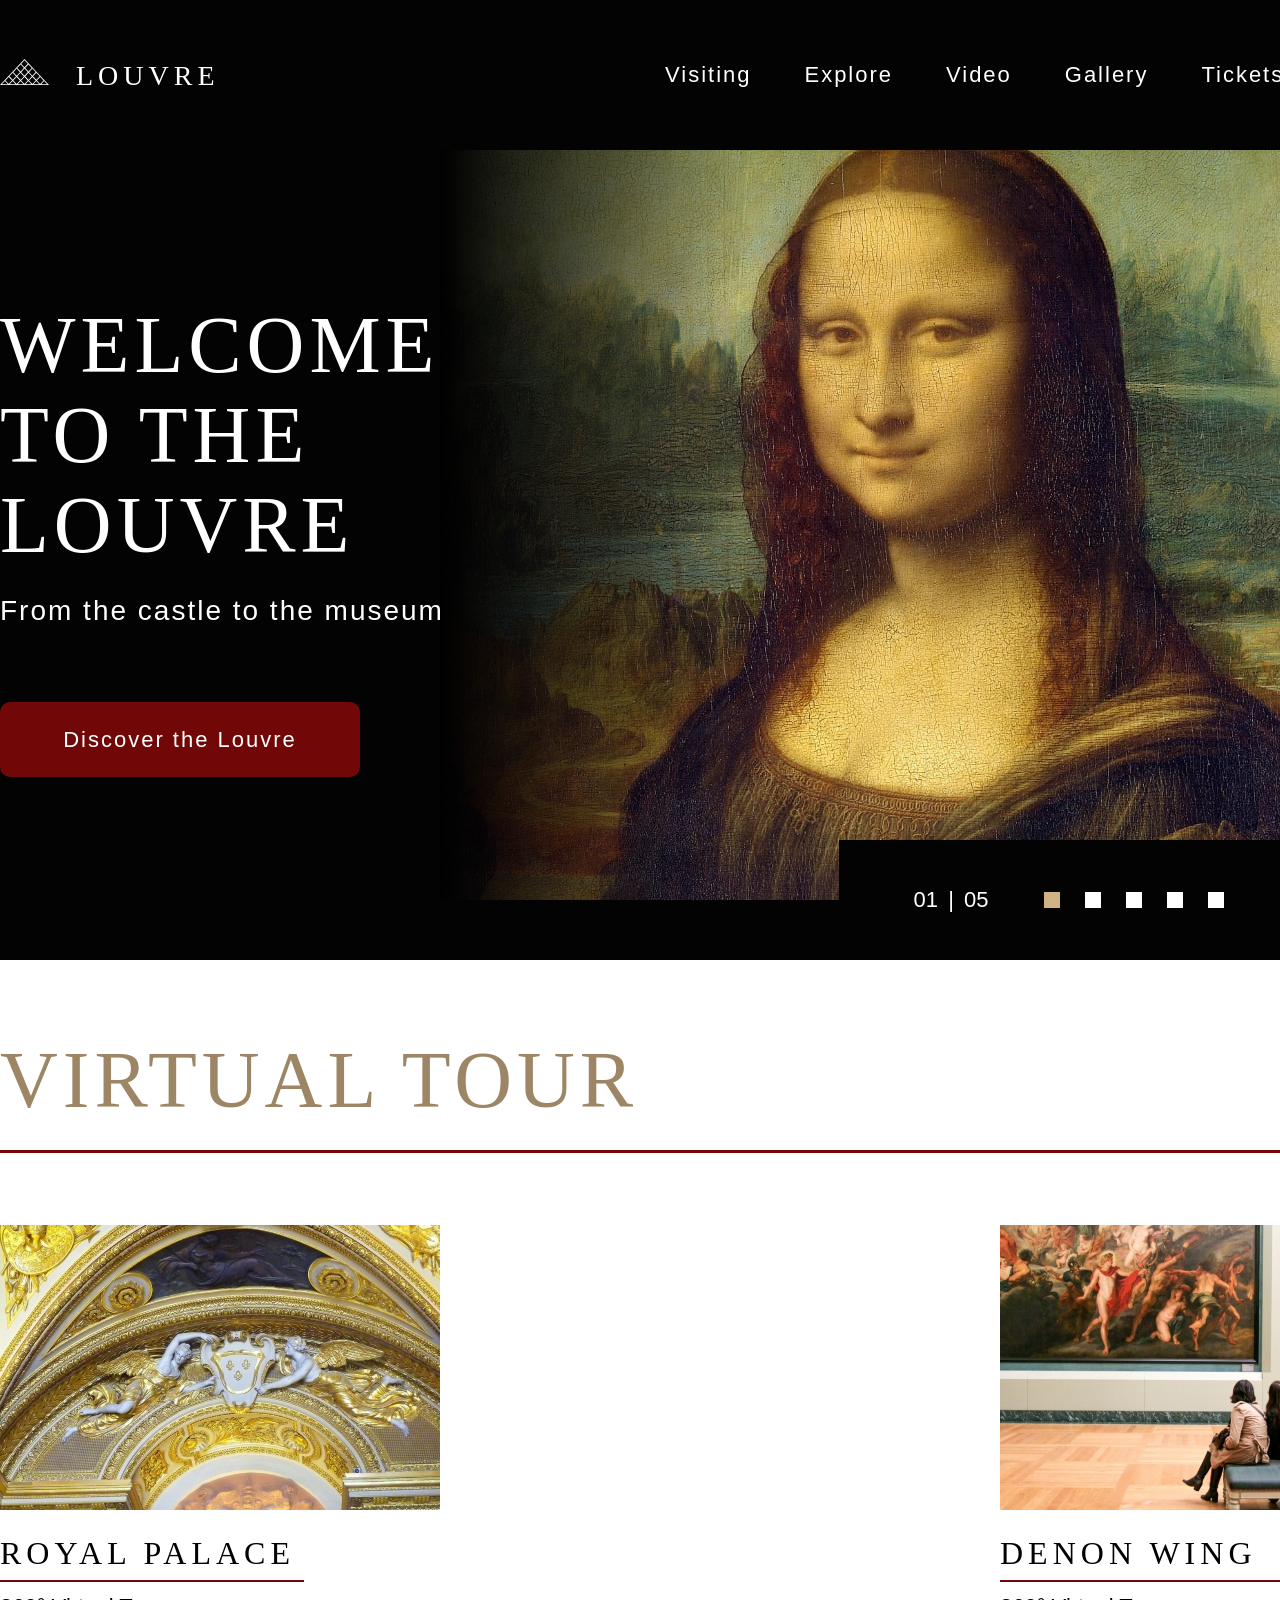
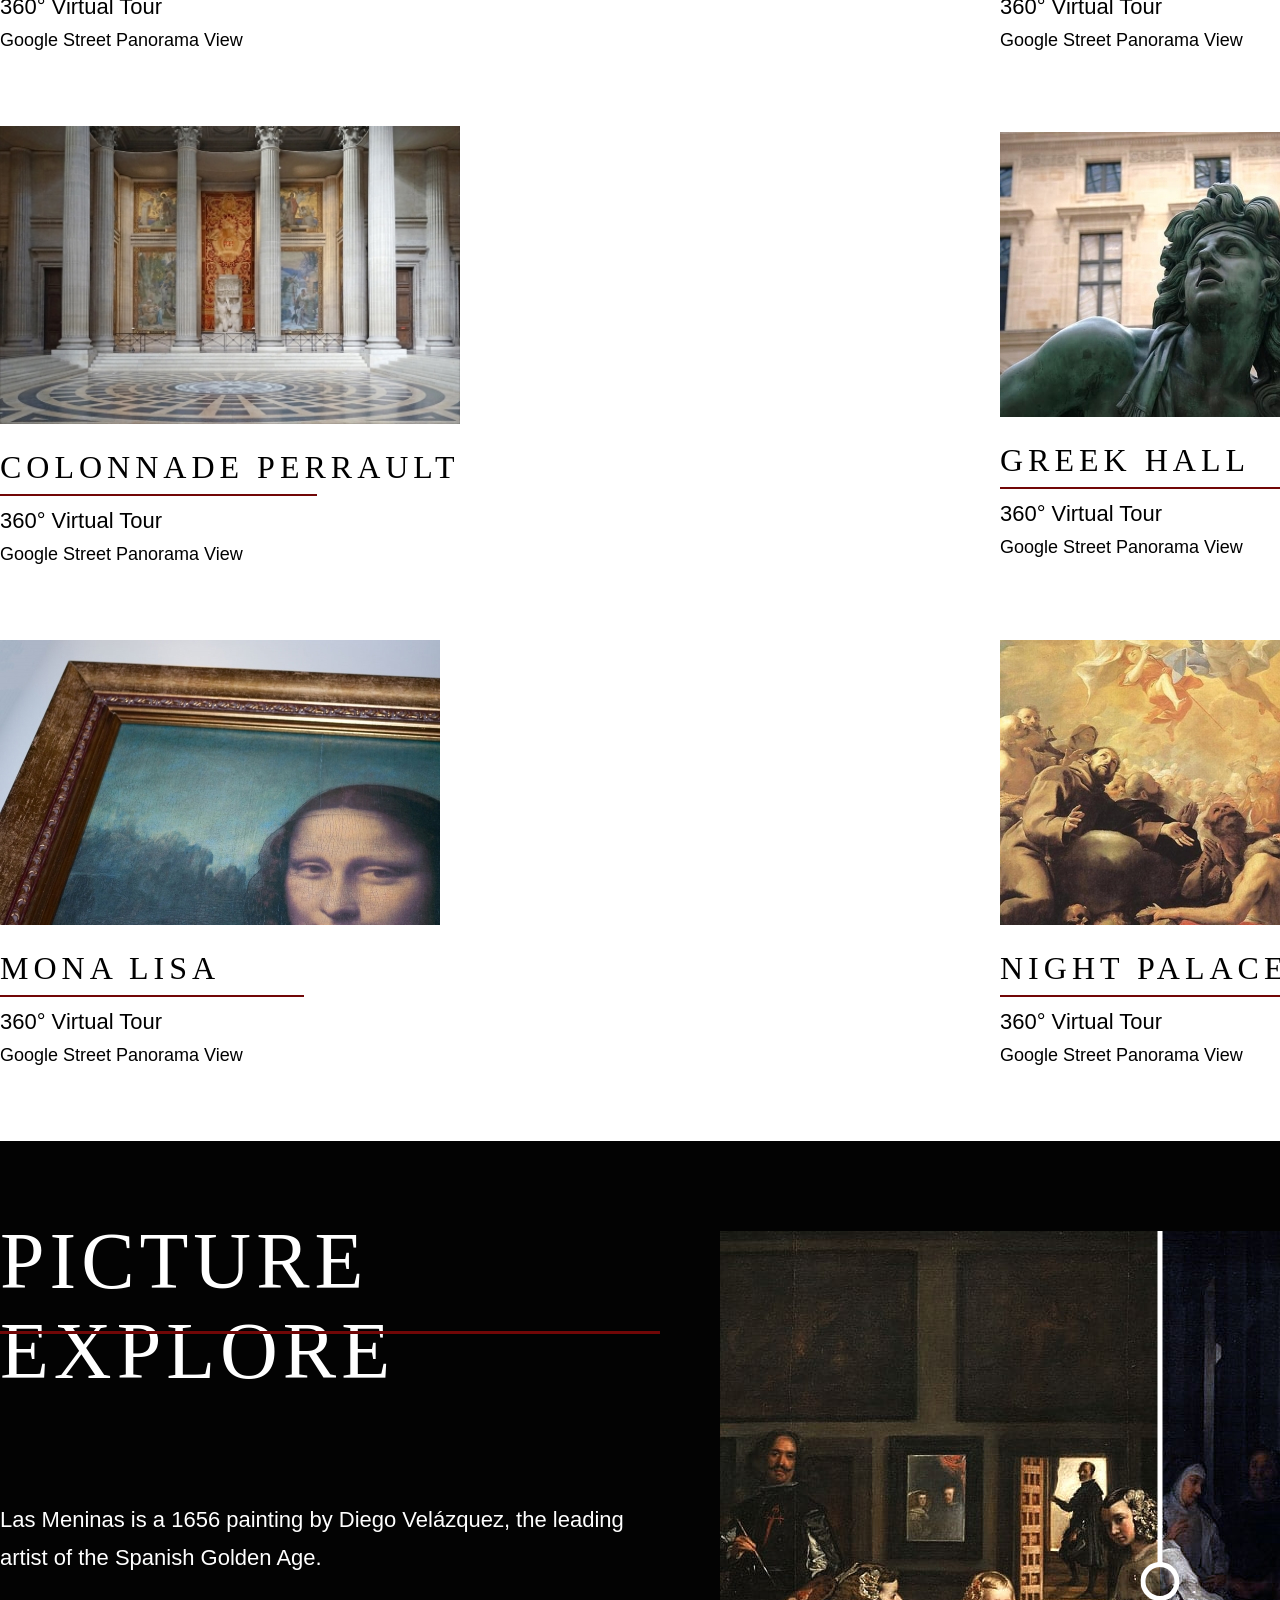
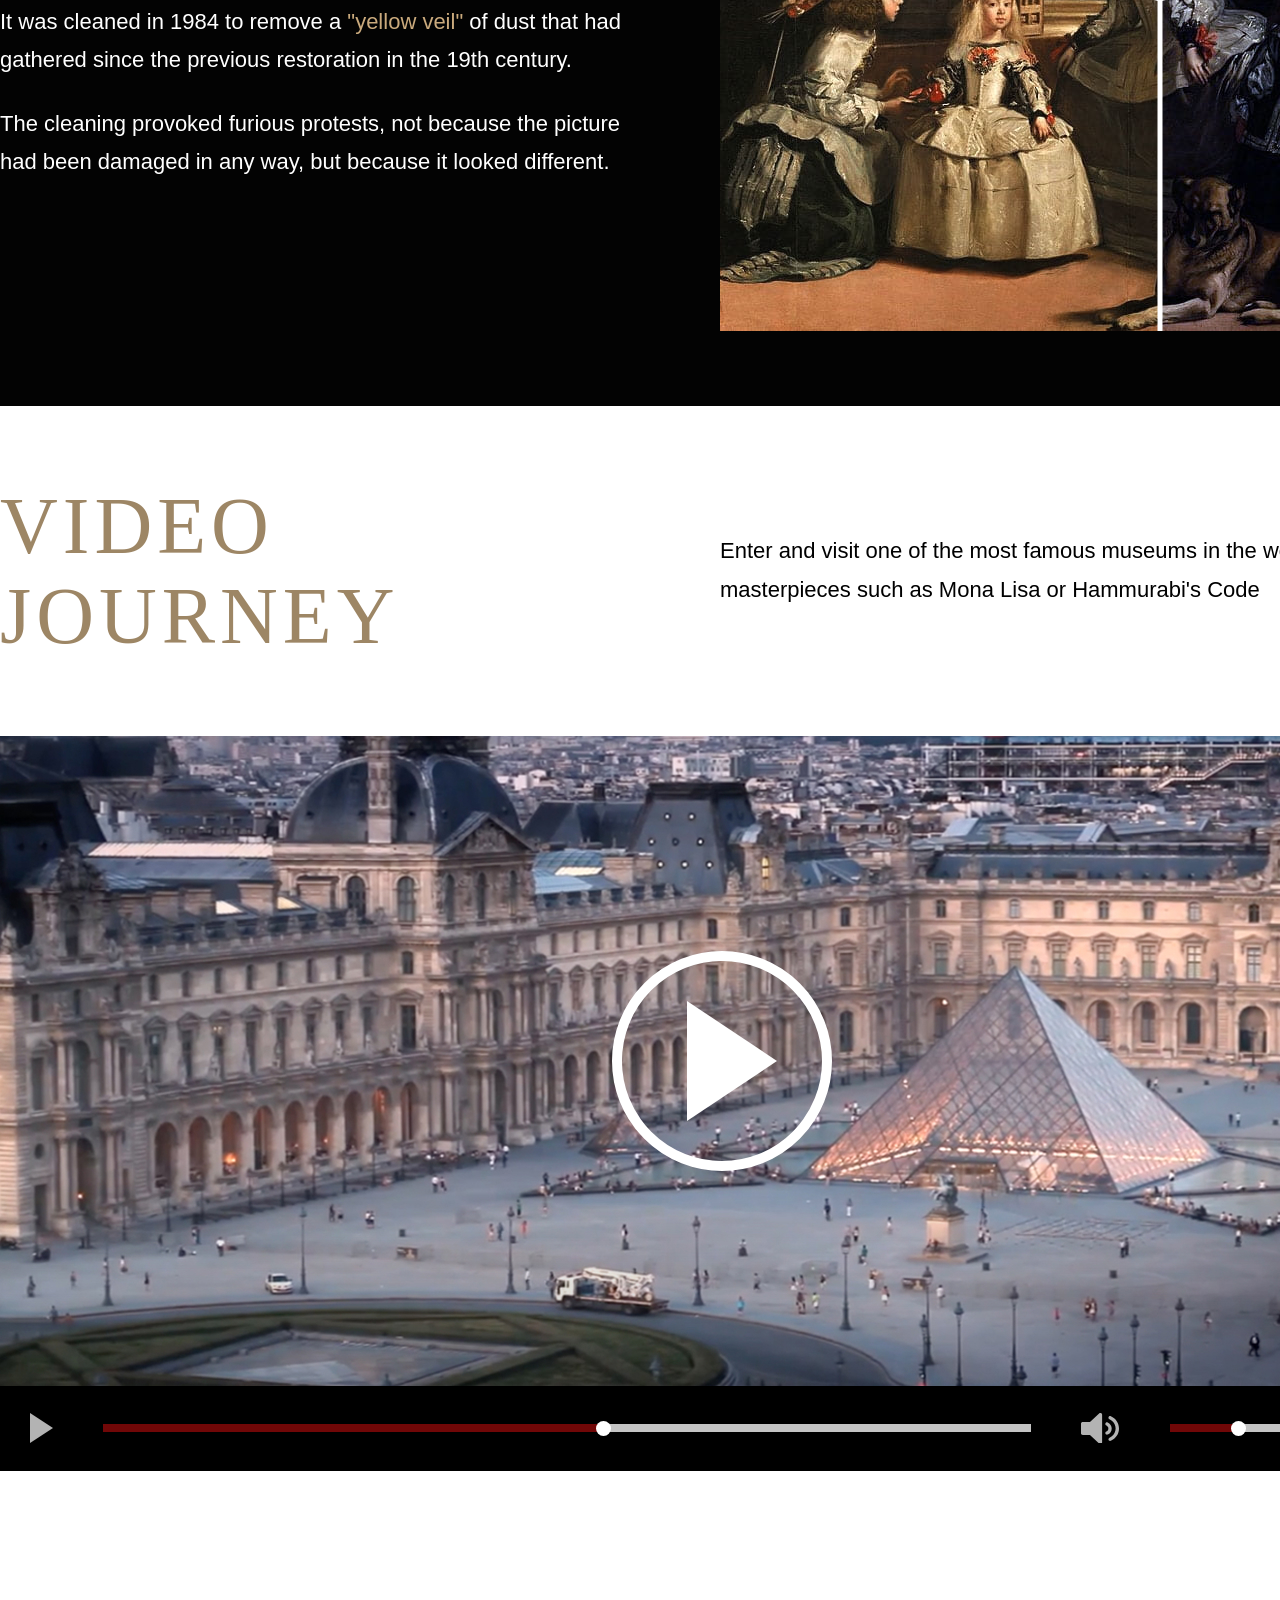
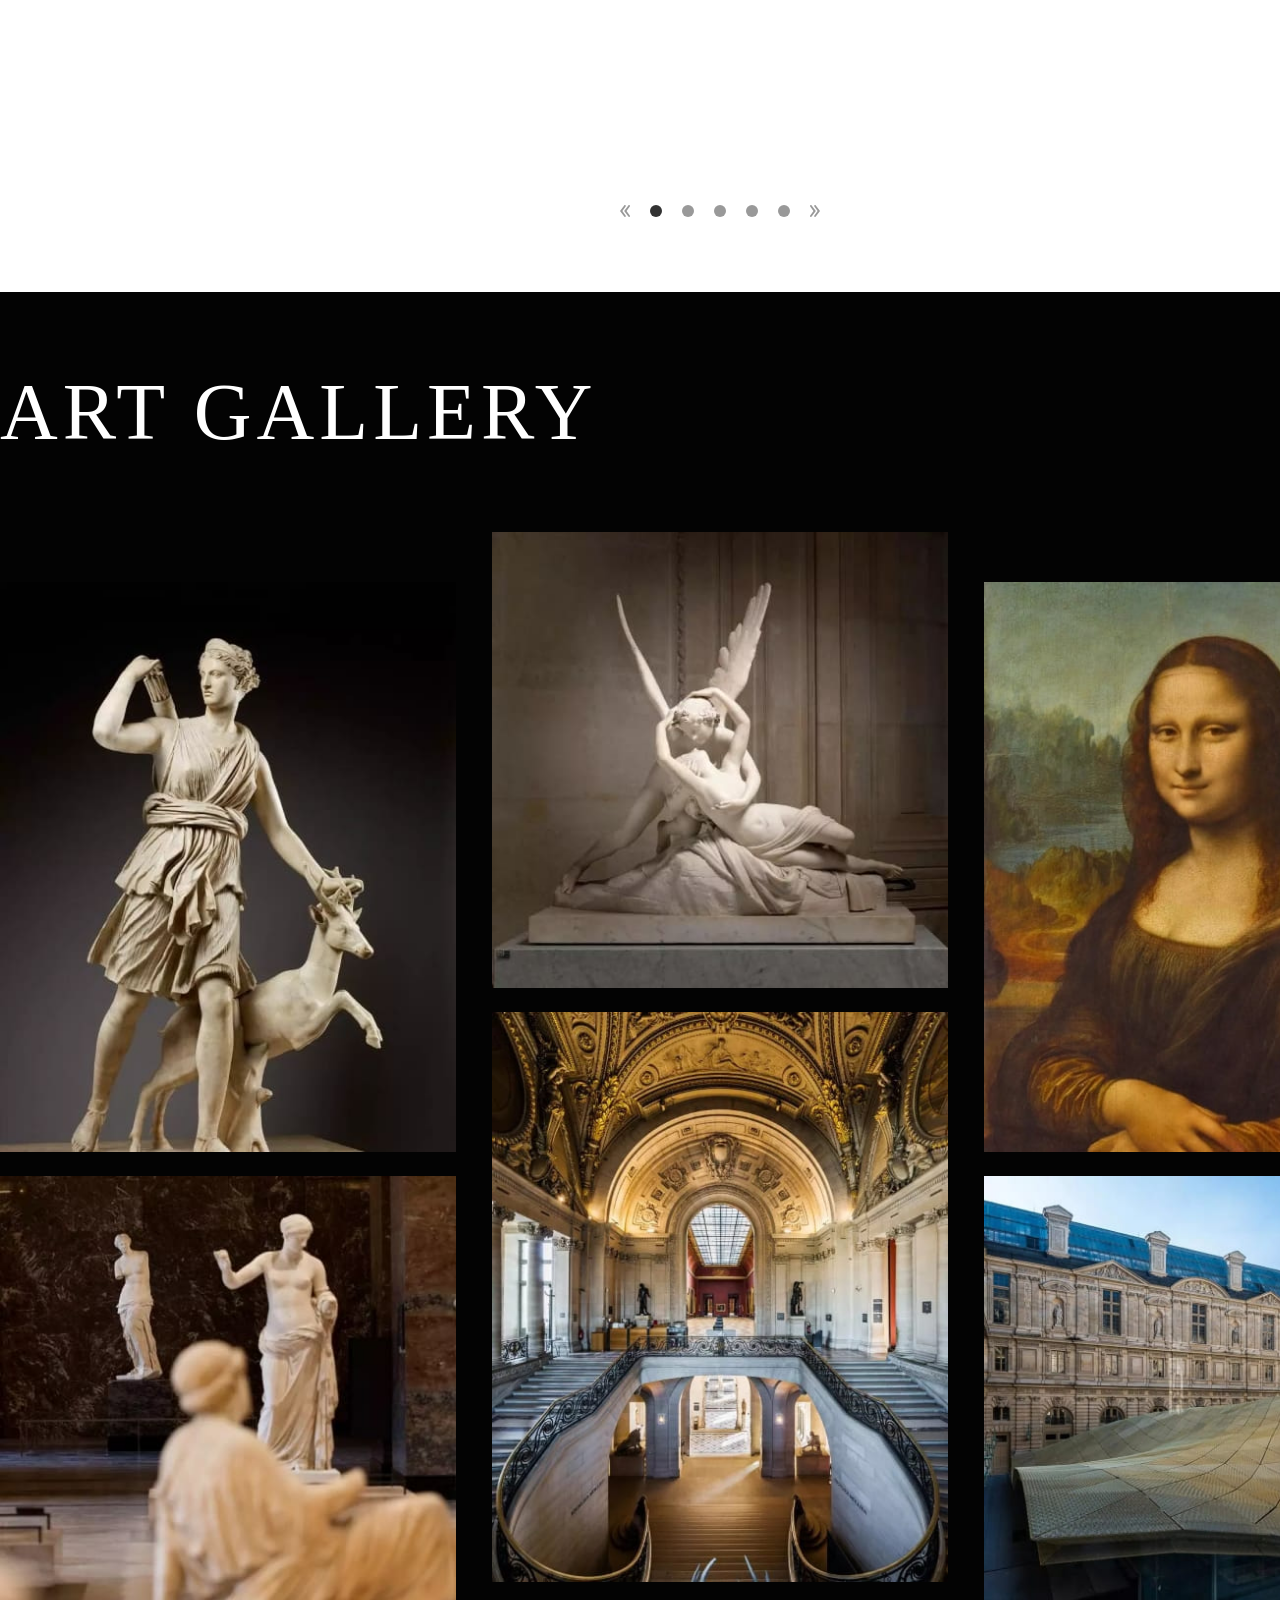
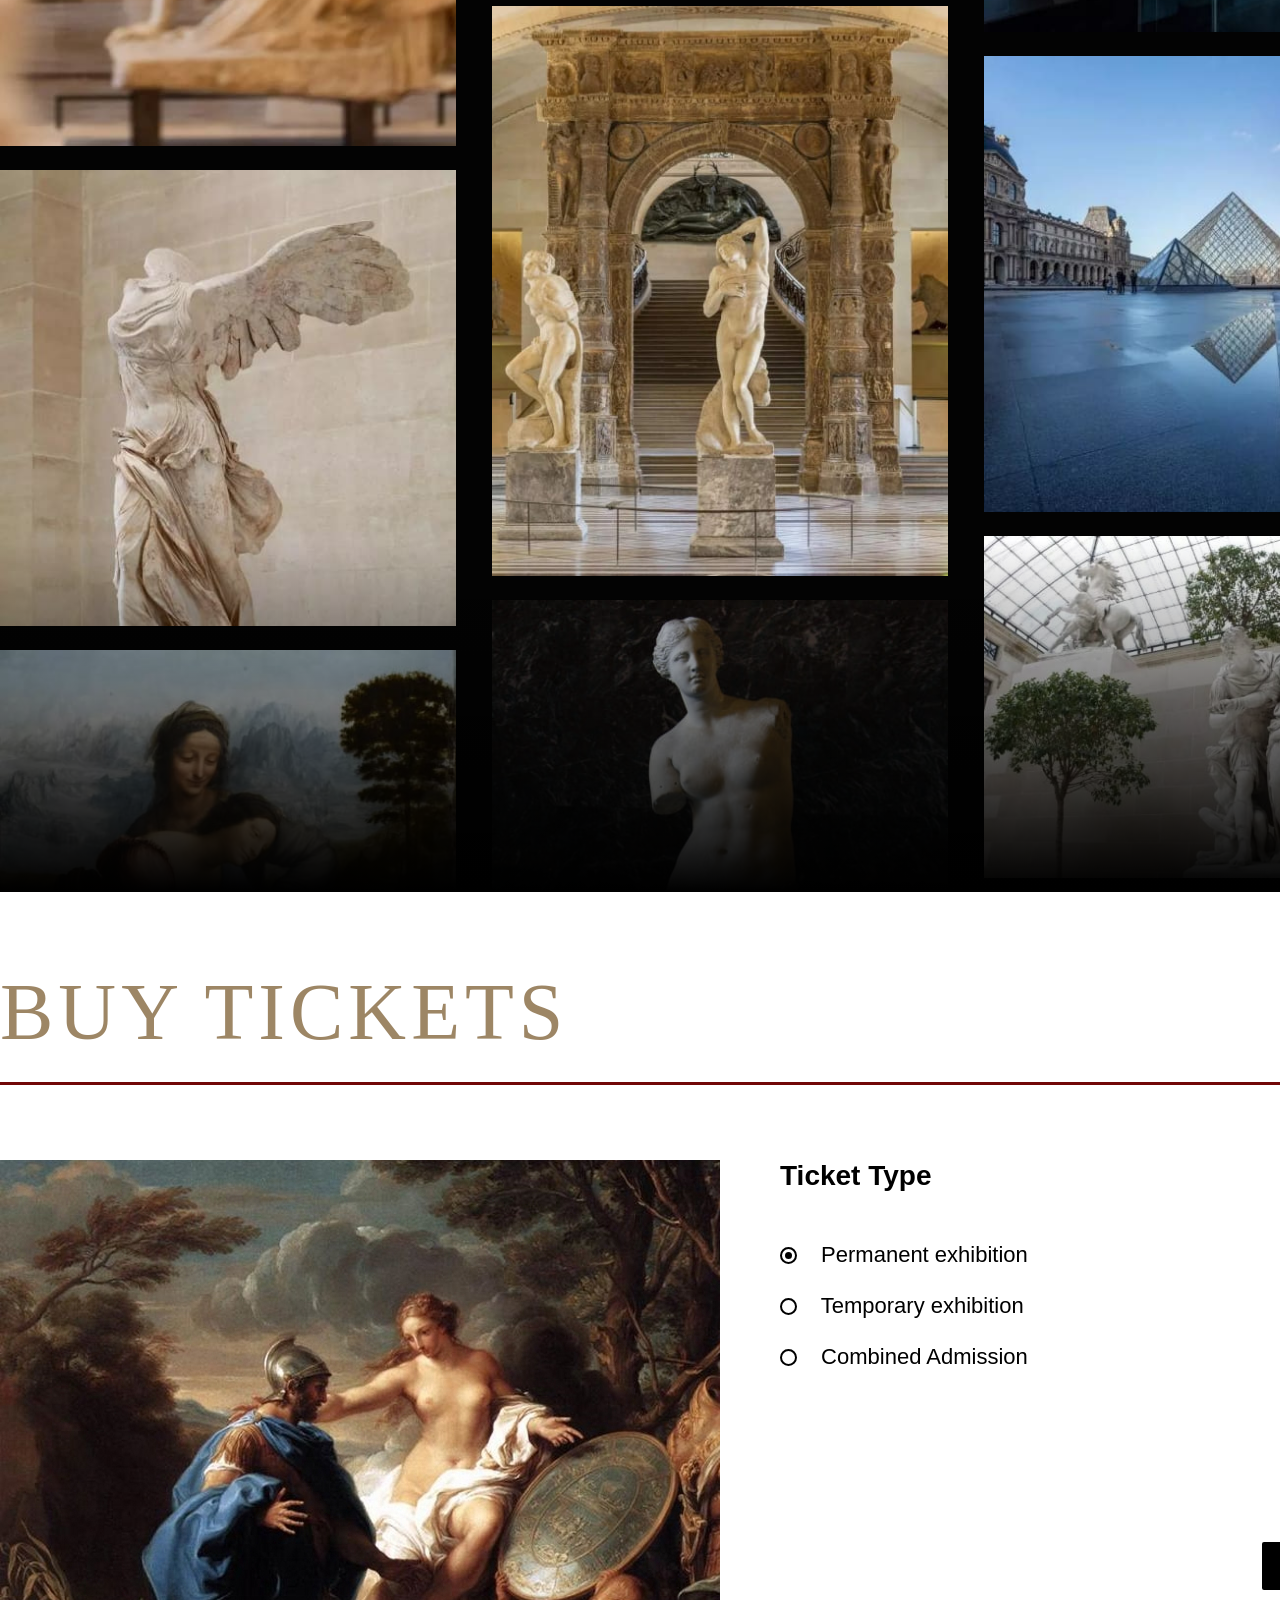
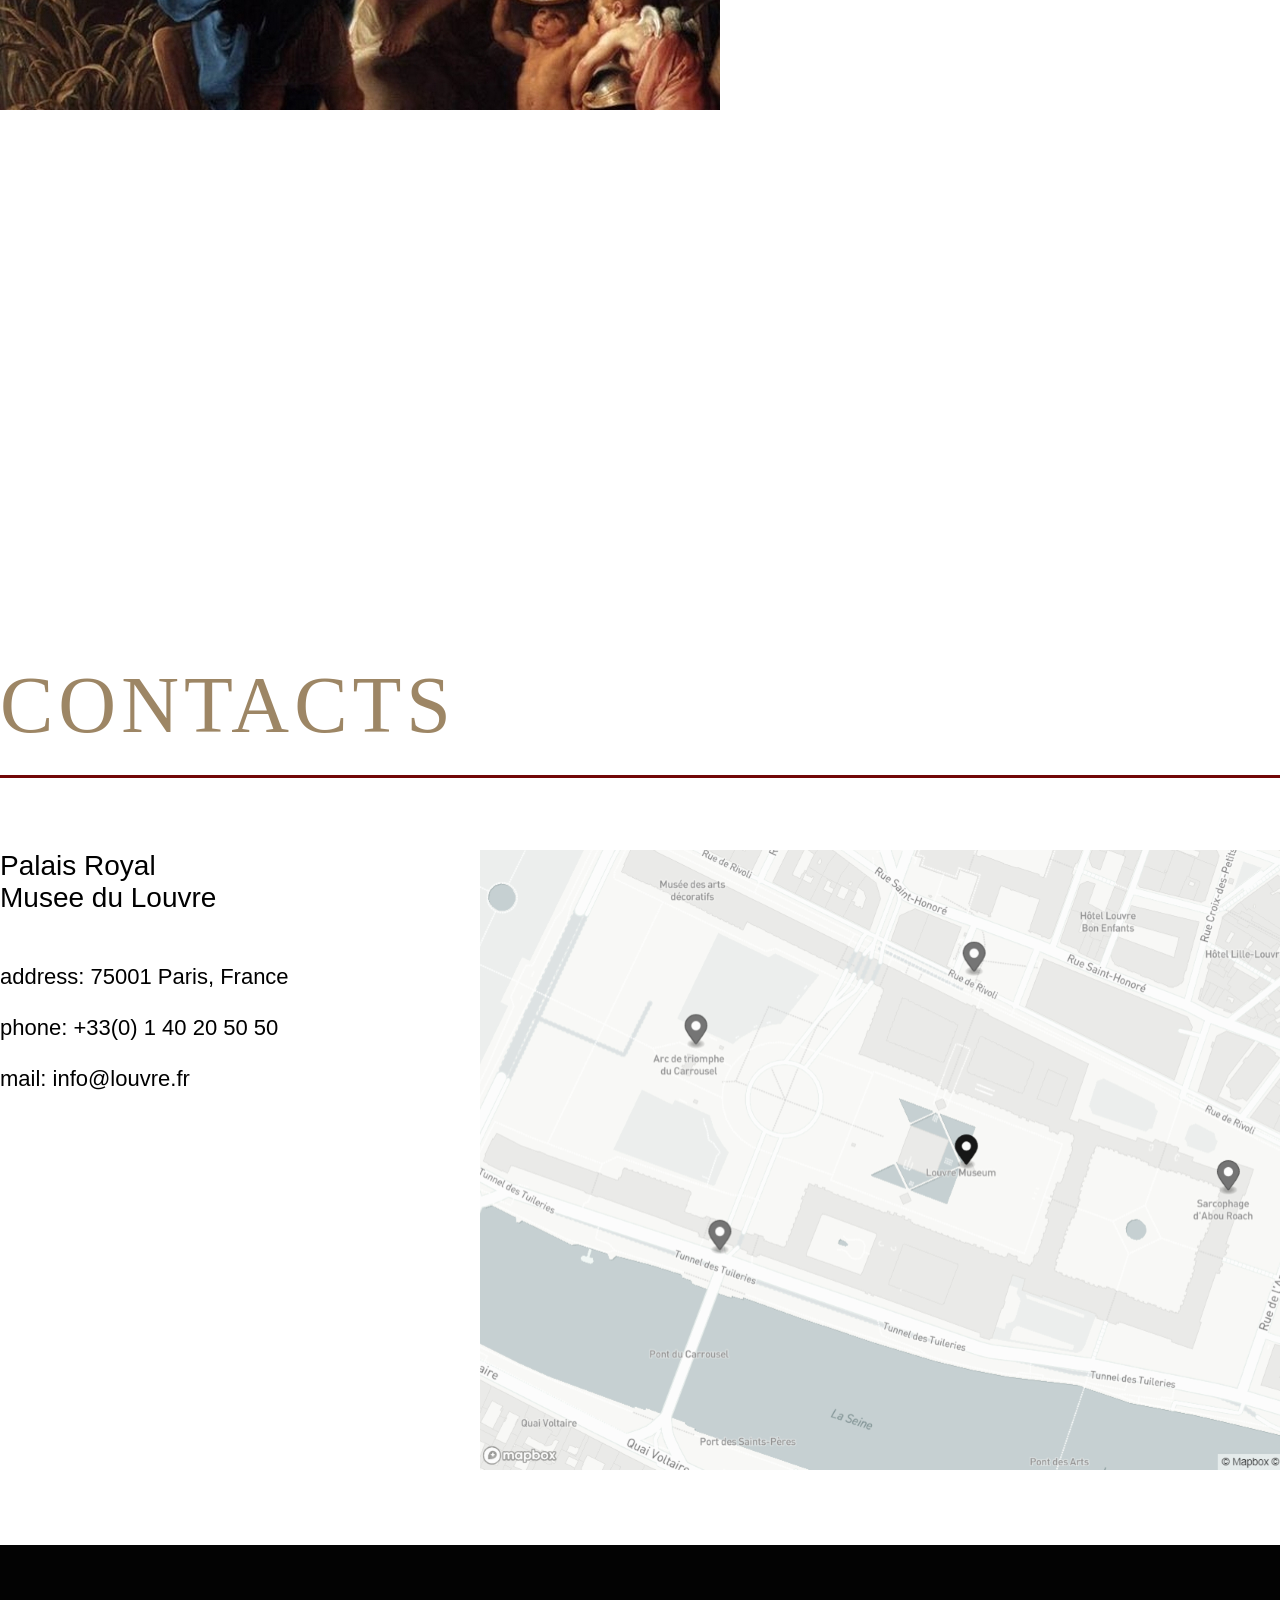
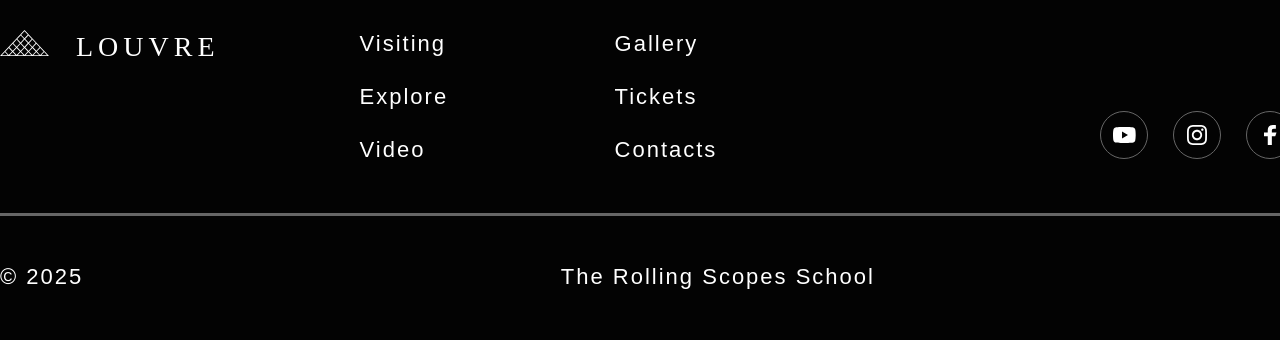
==== commit 159a0956: "feat: connect fonts locally" ====
--- a/museum/index.html
+++ b/museum/index.html
@@ -4,7 +4,6 @@
 <head>
 	<meta charset="UTF-8">
 	<meta name="viewport" content="width=device-width, initial-scale=1.0">
-	<link href="https://fonts.googleapis.com/css2?family=Forum&family=Roboto:ital,wght@0,100..900;1,100..900&display=swap" rel="stylesheet">
 	<link rel="shortcut icon" href="./assets/img/favicon.ico" type="image/x-icon">
 	<link rel="stylesheet" href="style.css">
 	<title>Louvre Museum</title>
@@ -44,7 +43,7 @@
 						<div class="welcome-body">
 							<h2 class="section-title section-title--dark">Welcome <br> to the Louvre</h2>
 							<p class="welcome-subtitle">From the castle to the museum</p>
-							<a href="#!" class="welcome-link">Discover the Louvre</a>
+							<a href="https://www.google.com/maps/@48.8618159,2.3366818,3a,75y,81.55h,73.4t/data=!3m7!1e1!3m5!1sAF1QipOVxZQuSy3Bx9T_HpH_7FtBHDTXvI6SF-A10ocT!2e10!3e12!7i5472!8i2736" target="_blank" class="welcome-link">Discover the Louvre</a>
 						</div>
 						<div class="welcome-slider">
 							<ul class="welcome-slider__slider">
@@ -83,7 +82,7 @@
 				<div class="container">
 					<h2 class="section-title title-decoration">Virtual tour</h2>
 					<div class="visiting-cards__row">
-						<a href="#!" class="visiting-cards__item card-item">
+						<a href="https://www.google.com/maps/@48.8606882,2.3356791,3a,90y,328.36h,87.55t/data=!3m7!1e1!3m5!1sAF1QipMZ9YgnArbwEIbTDANeSQYFu9gNqpW_2Sv8FBvY!2e10!3e12!7i4352!8i1815" target="_blank" class="visiting-cards__item card-item">
 							<img src="assets/img/visiting/1.jpg" alt="Royal Palace" class="card-item__img">
 							<h3 class="card-item__title">Royal Palace</h3>
 							<div class="card-item__text">
@@ -91,7 +90,7 @@
 								<p>Google Street Panorama View</p>
 							</div>
 						</a>
-						<a href="#!" class="visiting-cards__item card-item">
+						<a href="https://www.google.com/maps/@48.8563254,2.3352706,3a,75y,90t/data=!3m7!1e1!3m5!1sAF1QipNRj_CwP4coDMYdCHj6qHeBeJpI2VxU5BUsOX4F!2e10!3e12!7i11000!8i5500" target="_blank" class="visiting-cards__item card-item">
 							<img src="assets/img/visiting/2.jpg" alt="Denon Wing" class="card-item__img">
 							<h3 class="card-item__title">Denon Wing</h3>
 							<div class="card-item__text">
@@ -99,7 +98,7 @@
 								<p>Google Street Panorama View</p>
 							</div>
 						</a>
-						<a href="#!" class="visiting-cards__item card-item">
+						<a href="https://www.google.com/maps/@48.8601723,2.3395439,3a,88.4y,322.04h,84.25t/data=!3m7!1e1!3m5!1sAF1QipNMZGQuEA-pAUvIG_eP_2f3gWTKZEJ6XLVJ-Pgb!2e10!3e12!7i10240!8i5120" target="_blank" class="visiting-cards__item card-item">
 							<img src="assets/img/visiting/3.jpg" alt="Colonnade Perrault" class="card-item__img">
 							<h3 class="card-item__title">Colonnade Perrault</h3>
 							<div class="card-item__text">
@@ -107,7 +106,7 @@
 								<p>Google Street Panorama View</p>
 							</div>
 						</a>
-						<a href="#!" class="visiting-cards__item card-item">
+						<a href="https://www.google.com/maps/@48.860183,2.3356156,3a,90y,177.69h,95.61t/data=!3m7!1e1!3m5!1sAF1QipP7uFZnTITRe-7AEVAgHAfqiCL-03gvBHcYWgF3!2e10!3e12!7i5472!8i2736" target="_blank" class="visiting-cards__item card-item">
 							<img src="assets/img/visiting/4.jpg" alt="Greek hall" class="card-item__img">
 							<h3 class="card-item__title">Greek hall</h3>
 							<div class="card-item__text">
@@ -115,7 +114,7 @@
 								<p>Google Street Panorama View</p>
 							</div>
 						</a>
-						<a href="#!" class="visiting-cards__item card-item">
+						<a href="https://www.google.com/maps/@48.8598788,2.3355157,3a,82.2y,7.53h,94t/data=!3m7!1e1!3m5!1sAF1QipO1wkUUbyzpPjj-OR0mR5etZJT-xl-40XK8rDQ3!2e10!3e12!7i10240!8i5120" target="_blank" class="visiting-cards__item card-item">
 							<img src="assets/img/visiting/5.jpg" alt="Mona Lisa" class="card-item__img">
 							<h3 class="card-item__title">Mona Lisa</h3>
 							<div class="card-item__text">
@@ -123,7 +122,7 @@
 								<p>Google Street Panorama View</p>
 							</div>
 						</a>
-						<a href="#!" class="visiting-cards__item card-item">
+						<a href="https://www.google.com/maps/@48.8563254,2.3352706,3a,90y,21.26h,79.91t/data=!3m7!1e1!3m5!1sAF1QipPpGAowYatVyk3MMGnZAaQkYm2EUk-Dlca06SS5!2e10!3e12!7i11304!8i5652" target="_blank" class="visiting-cards__item card-item">
 							<img src="assets/img/visiting/6.jpg" alt="Night Palace" class="card-item__img">
 							<h3 class="card-item__title">Night Palace</h3>
 							<div class="card-item__text">
@@ -331,35 +330,35 @@
 					</nav>
 					<ul class="footer__soc-media">
 						<li class="footer__soc-media-item">
-							<a href="#!">
+							<a href="https://www.youtube.com/user/louvre" target="_blank">
 								<svg width="23" height="16" viewBox="0 0 23 16" fill="none" xmlns="http://www.w3.org/2000/svg">
 									<path d="M9.03 11.38V4.62L14.97 8L9.03 11.38ZM22.23 2.5C22.1026 2.01772 21.8508 1.57733 21.4998 1.22285C21.1488 0.868375 20.711 0.612223 20.23 0.48C18.46 2.98023e-08 11.35 0 11.35 0C11.35 0 4.25 2.98023e-08 2.48 0.48C1.99901 0.612223 1.56115 0.868375 1.21018 1.22285C0.859213 1.57733 0.607431 2.01772 0.48 2.5C2.98023e-08 4.28 0 8 0 8C0 8 2.98023e-08 11.72 0.47 13.5C0.598299 13.9835 0.851586 14.4247 1.20441 14.7793C1.55723 15.1338 1.99717 15.3893 2.48 15.52C4.25 16 11.36 16 11.36 16C11.36 16 18.46 16 20.23 15.52C20.711 15.3878 21.1488 15.1316 21.4998 14.7771C21.8508 14.4227 22.1026 13.9823 22.23 13.5C22.71 11.72 22.71 8 22.71 8C22.71 8 22.71 4.28 22.24 2.5H22.23Z" fill="currentColor" />
 								</svg>
 							</a>
 						</li>
 						<li class="footer__soc-media-item">
-							<a href="#!">
+							<a href="https://www.instagram.com/museelouvre/" target="_blank">
 								<svg width="20" height="20" viewBox="0 0 20 20" fill="none" xmlns="http://www.w3.org/2000/svg">
 									<path d="M11.0202 0C12.8202 0 13.2002 0.0199999 14.1202 0.0599999C15.1802 0.11 15.9102 0.28 16.5402 0.53C17.2002 0.78 17.7602 1.13 18.3102 1.68C18.8702 2.23 19.2102 2.79 19.4702 3.45C19.7202 4.08 19.8802 4.81 19.9302 5.88C19.9802 6.83 19.9902 7.2 19.9902 9.2V10.8C19.9902 12.8 19.9802 13.17 19.9302 14.12C19.9144 14.9468 19.7589 15.7651 19.4702 16.54C19.2102 17.2 18.8702 17.76 18.3202 18.31C17.7602 18.87 17.2002 19.21 16.5402 19.47C15.9102 19.72 15.1802 19.88 14.1202 19.93C13.1702 19.98 12.7902 19.99 10.7902 19.99H9.20015C7.20015 19.99 6.83015 19.98 5.87015 19.93C5.04333 19.9141 4.22515 19.7586 3.45015 19.47C2.78376 19.2195 2.17981 18.8271 1.68015 18.32C1.16796 17.8186 0.771985 17.211 0.520153 16.54C0.231773 15.765 0.0762563 14.9468 0.0601533 14.12C0.0111304 13.0874 -0.00887746 12.0537 0.000153349 11.02V8.97C0.000153349 7.17 0.0201533 6.79 0.0601533 5.87C0.110153 4.81 0.280153 4.08 0.520153 3.45C0.780153 2.79 1.12015 2.23 1.68015 1.68C2.17533 1.16743 2.78059 0.774176 3.45015 0.53C4.22461 0.238206 5.04278 0.079305 5.87015 0.0599999C6.79015 0.0199999 7.17015 0 8.97015 0H11.0202ZM11.0402 1.8H8.95015C7.22015 1.8 6.85015 1.82 5.95015 1.86C4.98015 1.9 4.45015 2.06 4.10015 2.2C3.63015 2.38 3.30015 2.6 2.95015 2.95C2.60015 3.3 2.38015 3.63 2.20015 4.1C2.07015 4.45 1.90015 4.98 1.86015 5.96C1.82015 6.86 1.80015 7.22 1.80015 8.96V11.04C1.80015 12.78 1.82015 13.14 1.86015 14.04C1.90015 15.01 2.06015 15.54 2.20015 15.89C2.38015 16.36 2.60015 16.69 2.95015 17.04C3.30015 17.39 3.63015 17.61 4.10015 17.79C4.45015 17.93 4.98015 18.09 5.96015 18.13C6.93015 18.18 7.28015 18.19 9.44015 18.19H10.5502C12.7202 18.19 13.0602 18.18 14.0402 18.13C15.0102 18.09 15.5402 17.93 15.8902 17.79C16.3602 17.61 16.6902 17.39 17.0402 17.04C17.3902 16.69 17.6102 16.36 17.7902 15.89C17.9302 15.54 18.0902 15.01 18.1302 14.04C18.1802 13.06 18.1902 12.72 18.1902 10.55V9.45C18.1902 7.28 18.1802 6.93 18.1302 5.95C18.0902 4.98 17.9302 4.45 17.7902 4.1C17.6292 3.66543 17.373 3.27246 17.0402 2.95C16.7179 2.61692 16.3249 2.3606 15.8902 2.2C15.2971 1.98317 14.6716 1.86822 14.0402 1.86C13.0409 1.81227 12.0405 1.79226 11.0402 1.8ZM10.0002 4.86C11.362 4.86 12.6681 5.40101 13.6311 6.36401C14.5941 7.32701 15.1352 8.63311 15.1352 9.995C15.1352 11.3569 14.5941 12.663 13.6311 13.626C12.6681 14.589 11.362 15.13 10.0002 15.13C8.63827 15.13 7.33216 14.589 6.36916 13.626C5.40616 12.663 4.86515 11.3569 4.86515 9.995C4.86515 8.63311 5.40616 7.32701 6.36916 6.36401C7.33216 5.40101 8.63827 4.86 10.0002 4.86ZM10.0002 6.66C9.11566 6.66 8.26739 7.01136 7.64195 7.6368C7.01652 8.26223 6.66515 9.1105 6.66515 9.995C6.66515 10.8795 7.01652 11.7278 7.64195 12.3532C8.26739 12.9786 9.11566 13.33 10.0002 13.33C10.8847 13.33 11.7329 12.9786 12.3584 12.3532C12.9838 11.7278 13.3352 10.8795 13.3352 9.995C13.3352 9.1105 12.9838 8.26223 12.3584 7.6368C11.7329 7.01136 10.8847 6.66 10.0002 6.66ZM15.3302 3.46C15.6484 3.46 15.9536 3.58643 16.1787 3.81147C16.4037 4.03652 16.5302 4.34174 16.5302 4.66C16.5302 4.97826 16.4037 5.28348 16.1787 5.50853C15.9536 5.73357 15.6484 5.86 15.3302 5.86C15.0119 5.86 14.7067 5.73357 14.4816 5.50853C14.2566 5.28348 14.1302 4.97826 14.1302 4.66C14.1302 4.34174 14.2566 4.03652 14.4816 3.81147C14.7067 3.58643 15.0119 3.46 15.3302 3.46Z" fill="currentColor" />
 								</svg>
 							</a>
 						</li>
 						<li class="footer__soc-media-item">
-							<a href="#!" class="facebook-icon">
+							<a href="https://www.facebook.com/museedulouvre" target="_blank">
 								<svg width="13" height="20" viewBox="0 0 13 20" fill="none" xmlns="http://www.w3.org/2000/svg">
 									<path d="M3.78 20L3.75 11.25H0V7.5H3.75V5C3.75 1.63 5.84 0 8.85 0C10.29 0 11.53 0.1 11.89 0.15V3.68H9.8C8.17 3.68 7.85 4.46 7.85 5.6V7.5H12.5L11.25 11.25H7.85V20H3.78Z" fill="currentColor" />
 								</svg>
 							</a>
 						</li>
 						<li class="footer__soc-media-item">
-							<a href="#!">
+							<a href="http://twitter.com/museelouvre" target="_blank">
 								<svg xmlns="http://www.w3.org/2000/svg" width="24" height="24" viewBox="0 0 24 24" fill="none">
 									<path d="M22 5.88C21.25 6.25 20.5 6.38 19.62 6.5C20.5 6 21.12 5.25 21.37 4.25C20.5606 4.73131 19.6743 5.06959 18.75 5.25C17.9485 4.46227 16.8737 4.01446 15.75 4C13.62 4 11.75 5.88 11.75 8.13C11.75 8.5 11.75 8.75 11.88 9C10.2422 8.93823 8.63643 8.52707 7.17046 7.79408C5.70448 7.0611 4.41212 6.02321 3.38 4.75C3.00812 5.39563 2.83425 6.13634 2.88 6.88C2.89162 7.55196 3.06825 8.21077 3.39434 8.79842C3.72043 9.38608 4.18597 9.88456 4.75 10.25C4.12 10.25 3.5 10 2.87 9.75C2.87 11.75 4.25 13.38 6.12 13.75C5.75 13.88 5.37 13.88 5 13.88C4.75 13.88 4.5 13.88 4.25 13.75C4.75 15.38 6.25 16.63 8.13 16.63C6.67779 17.7963 4.8622 18.4156 3 18.38H2C3.87496 19.5591 6.03554 20.2056 8.25 20.25C15.75 20.25 19.88 14 19.88 8.62V8.12C20.7387 7.53355 21.4617 6.76969 22 5.88Z" fill="currentColor" />
 								</svg>
 							</a>
 						</li>
 						<li class="footer__soc-media-item">
-							<a href="#!">
+							<a href="https://www.pinterest.fr/museedulouvre/" target="_blank">
 								<svg width="20" height="20" viewBox="0 0 20 20" fill="none" xmlns="http://www.w3.org/2000/svg">
 									<path d="M10.0002 0C7.67571 0.00823729 5.42667 0.826025 3.63977 2.31277C1.85286 3.79952 0.63972 5.86234 0.208905 8.1466C-0.221909 10.4309 0.156518 12.7939 1.27913 14.8293C2.40174 16.8648 4.1984 18.4456 6.36023 19.3C6.26023 18.51 6.19023 17.3 6.39023 16.43L7.56023 11.46C7.56023 11.46 7.26023 10.86 7.26023 9.98C7.26023 8.59 8.07023 7.56 9.08023 7.56C9.93023 7.56 10.3502 8.2 10.3502 8.96C10.3502 9.82 9.80023 11.1 9.51023 12.29C9.27023 13.29 10.0102 14.1 11.0002 14.1C12.7802 14.1 14.1402 12.23 14.1402 9.53C14.1402 7.13 12.4202 5.47 9.96023 5.47C9.37582 5.44433 8.79227 5.53734 8.2448 5.74342C7.69733 5.94951 7.19729 6.26438 6.77487 6.66904C6.35245 7.07371 6.01641 7.55977 5.78702 8.09789C5.55763 8.63601 5.43966 9.21503 5.44023 9.8C5.44023 10.66 5.77023 11.58 6.18023 12.08C6.26023 12.18 6.27023 12.27 6.24023 12.37L5.96023 13.5C5.92023 13.68 5.81023 13.73 5.63023 13.64C4.37023 13.05 3.59023 11.24 3.59023 9.76C3.59023 6.61 5.89023 3.72 10.2102 3.72C13.6702 3.72 16.3802 6.18 16.3802 9.49C16.3802 12.94 14.2002 15.71 11.1802 15.71C10.1802 15.71 9.22023 15.18 8.90023 14.56L8.27023 16.93C7.97509 17.8577 7.55811 18.7421 7.03023 19.56C8.40406 19.9816 9.85261 20.1021 11.2772 19.9133C12.7018 19.7245 14.069 19.2309 15.2856 18.4661C16.5023 17.7014 17.5398 16.6833 18.3275 15.4814C19.1152 14.2795 19.6346 12.9219 19.8504 11.5011C20.0661 10.0804 19.9731 8.62979 19.5776 7.24822C19.1822 5.86664 18.4936 4.58652 17.5588 3.49506C16.6241 2.40359 15.465 1.52642 14.1607 0.923296C12.8563 0.320168 11.4373 0.00525257 10.0002 0Z" fill="currentColor" />
 								</svg>
@@ -369,8 +368,8 @@
 				</div>
 				<div class="footer__bottom">
 					<p class="footer__date">© 2025</p>
-					<a href="#!" class="footer__school">The Rolling Scopes School</a>
-					<a href="#!" class="footer__username">Username</a>
+					<a href="https://rs.school/courses/javascript-ru" target="_blank" class="footer__school">The Rolling Scopes School</a>
+					<a href="https://github.com/Khabib1802" target="_blank" class="footer__username">Username</a>
 				</div>
 			</div>
 		</footer>
--- a/museum/style.css
+++ b/museum/style.css
@@ -1,3 +1,59 @@
+@font-face {
+  font-family: "Forum";
+  font-weight: 400;
+  font-style: normal;
+  src:
+    url("assets/fonts/Forum-Regular.ttf") format("truetype");
+  font-display: swap;
+}
+
+@font-face {
+  font-family: "Roboto";
+  font-weight: 400;
+  font-style: normal;
+  src:
+    url("assets/fonts/Roboto-Regular.ttf") format("truetype");
+  font-display: swap;
+}
+
+@font-face {
+  font-family: "Roboto";
+  font-weight: 200;
+  font-style: normal;
+  src:
+    url("assets/fonts/Roboto-Thin.ttf") format("truetype");
+  font-display: swap;
+}
+
+@font-face {
+  font-family: "Roboto";
+  font-weight: 300;
+  font-style: normal;
+  src:
+    url("assets/fonts/Roboto-Light.ttf") format("truetype");
+  font-display: swap;
+}
+
+@font-face {
+  font-family: "Roboto";
+  font-weight: 500;
+  font-style: normal;
+  src:
+    url("assets/fonts/Roboto-Medium.ttf") format("truetype");
+  font-display: swap;
+}
+
+@font-face {
+  font-family: "Roboto";
+  font-weight: 700;
+  font-style: normal;
+  src:
+    url("assets/fonts/Roboto-Bold.ttf") format("truetype");
+  font-display: swap;
+}
+
+/* ------------------------------------------------- */
+
 * {
 	padding: 0;
 	margin: 0;
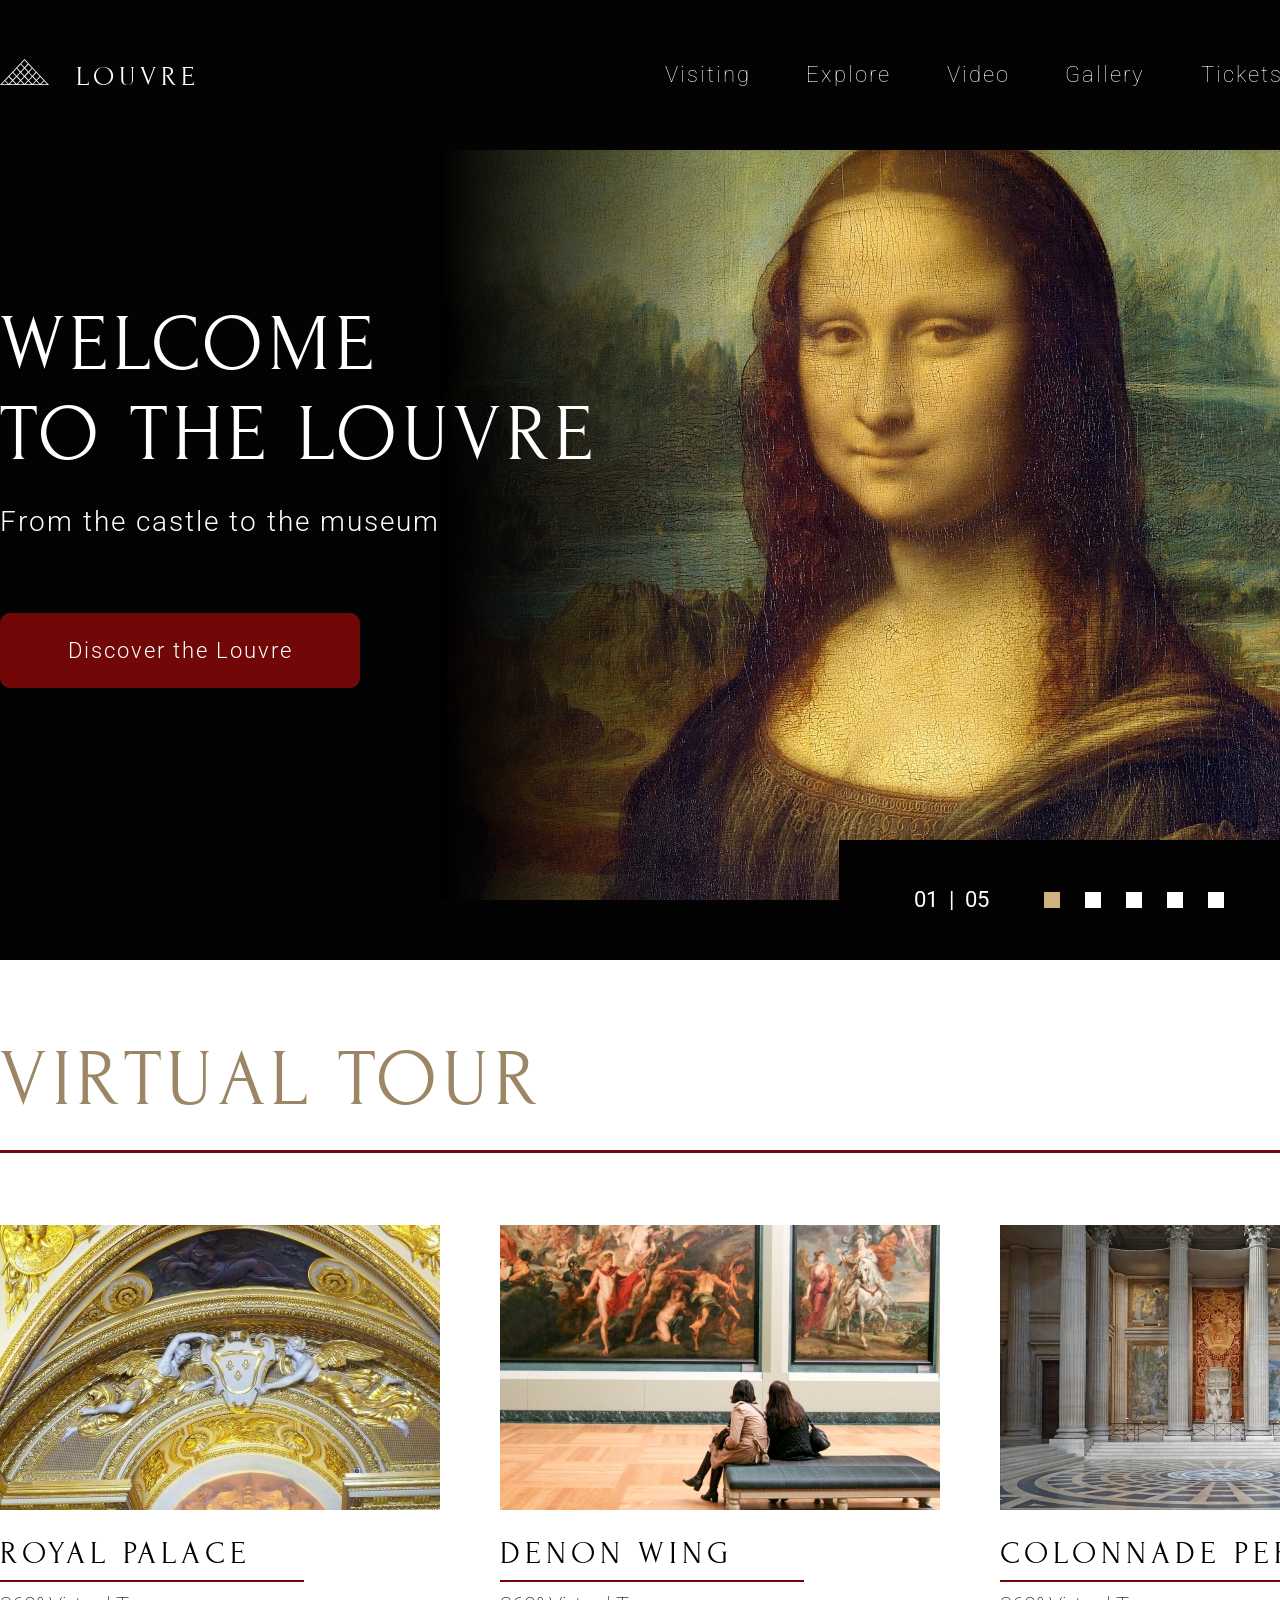
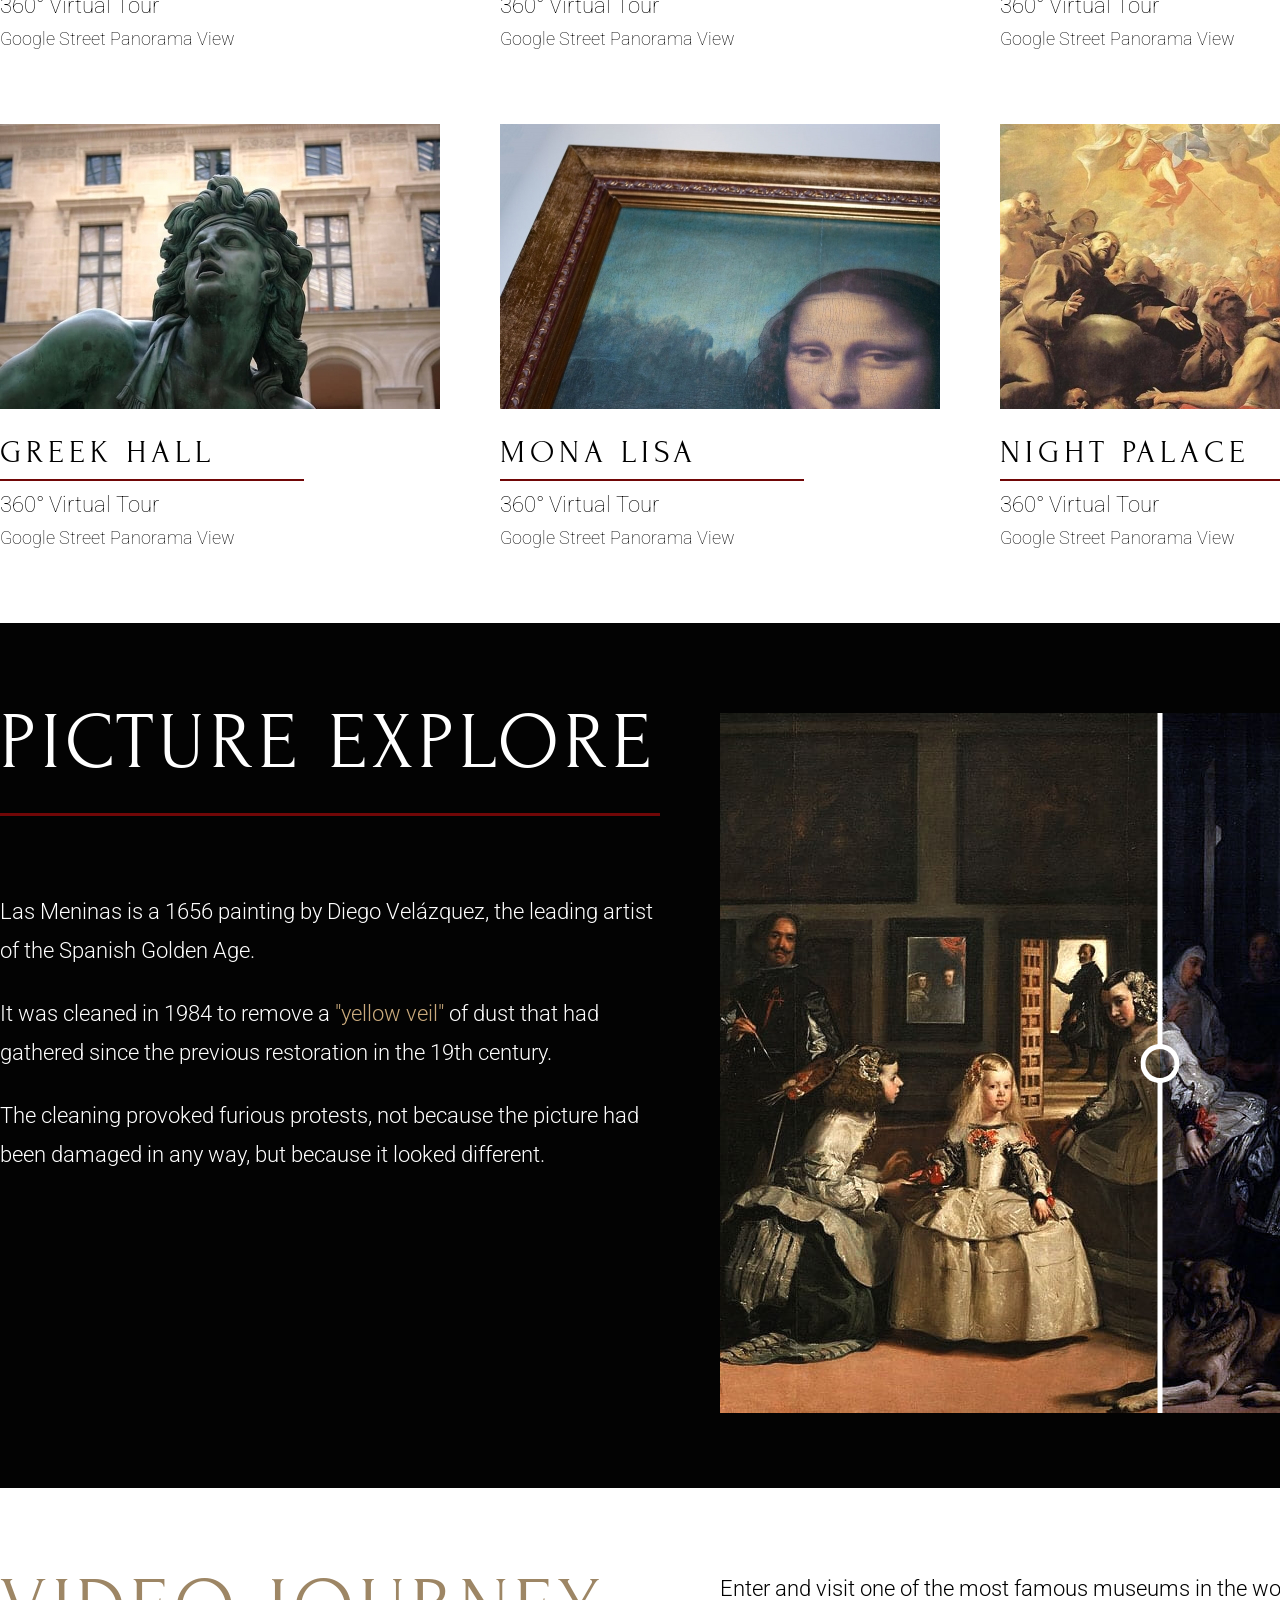
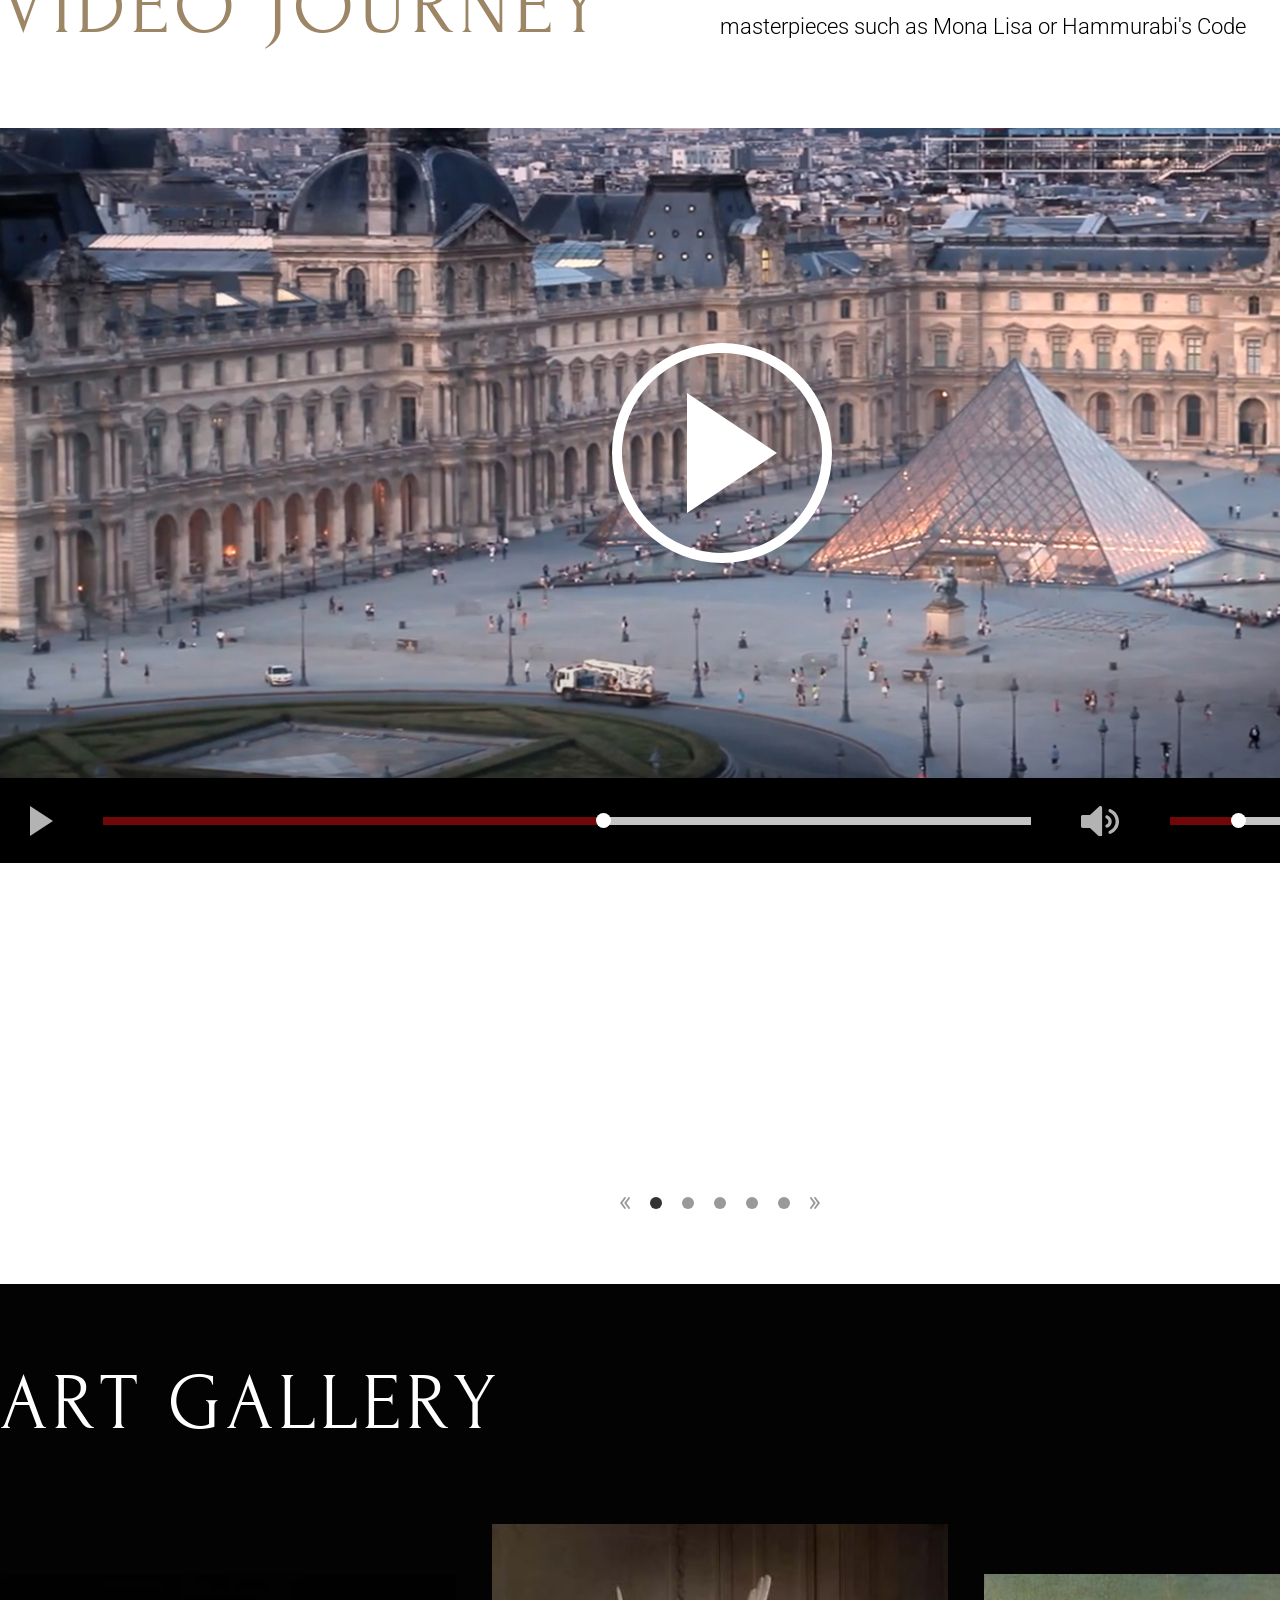
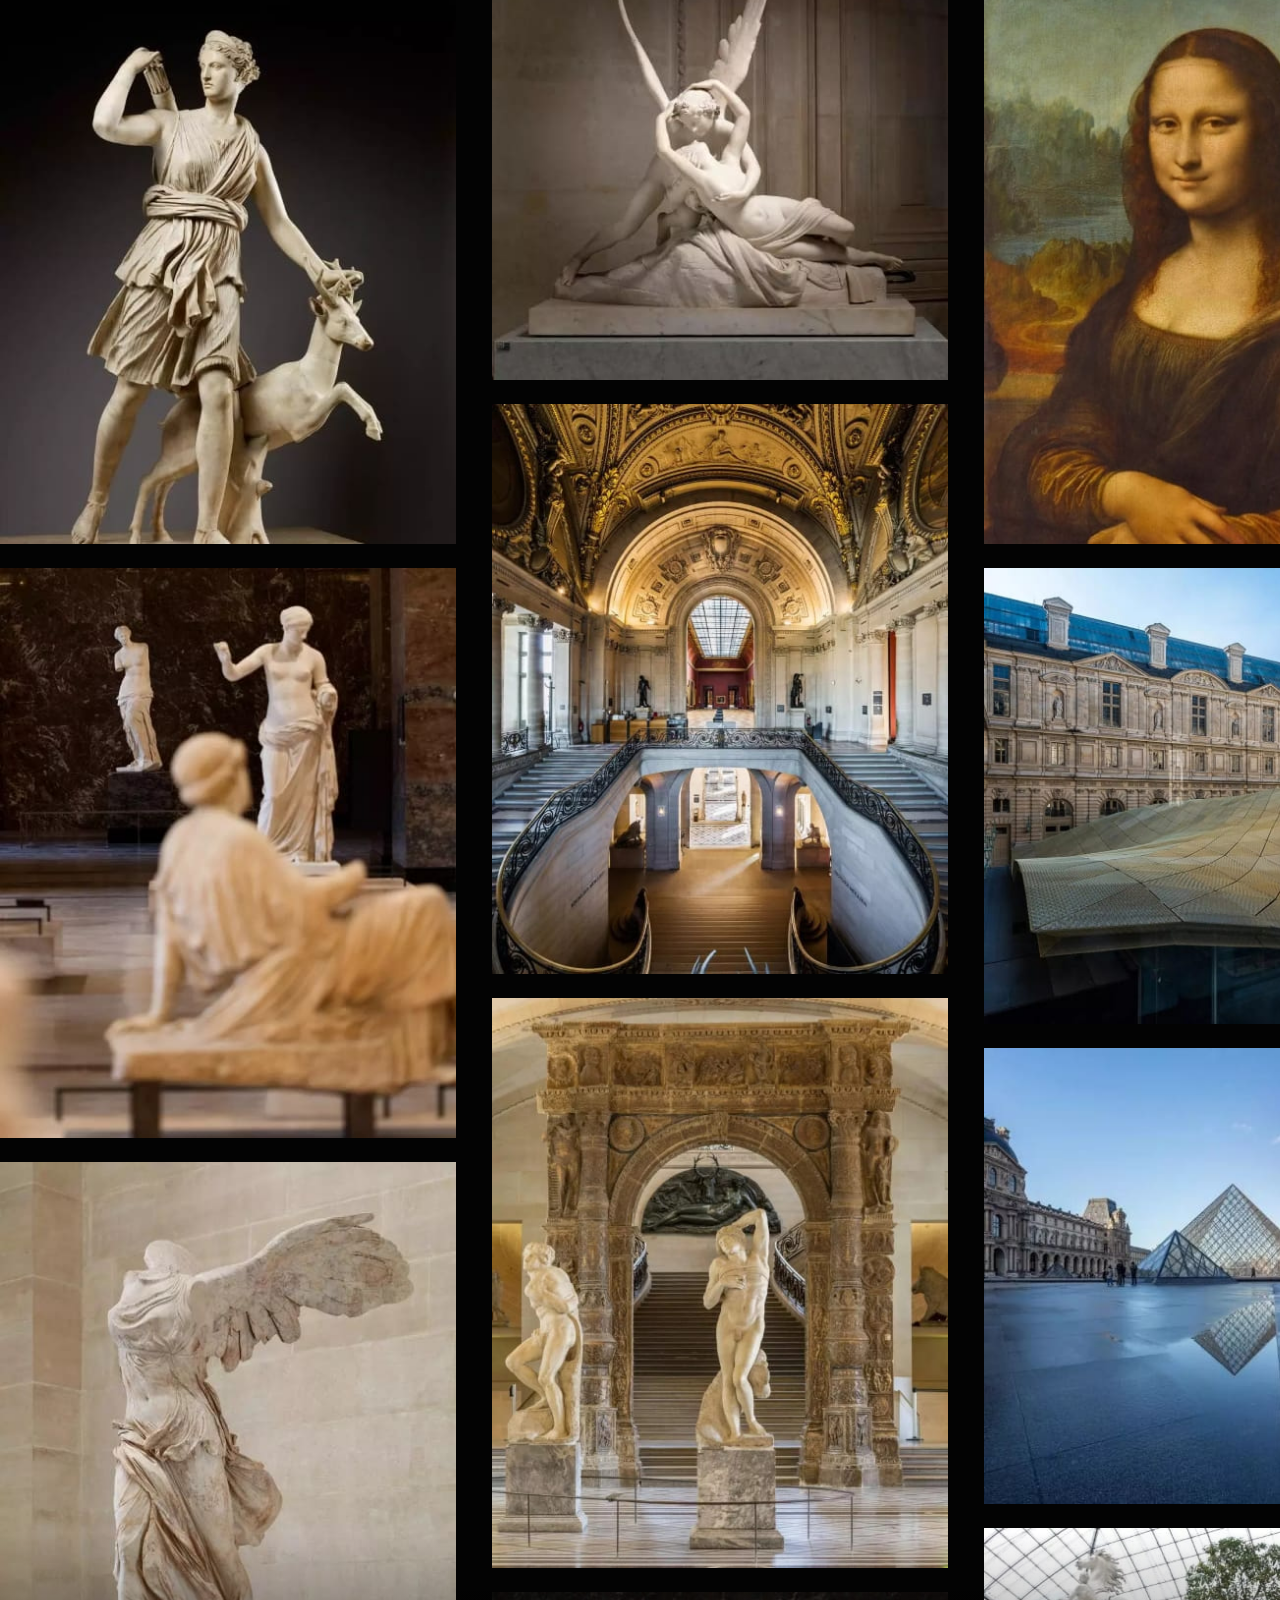
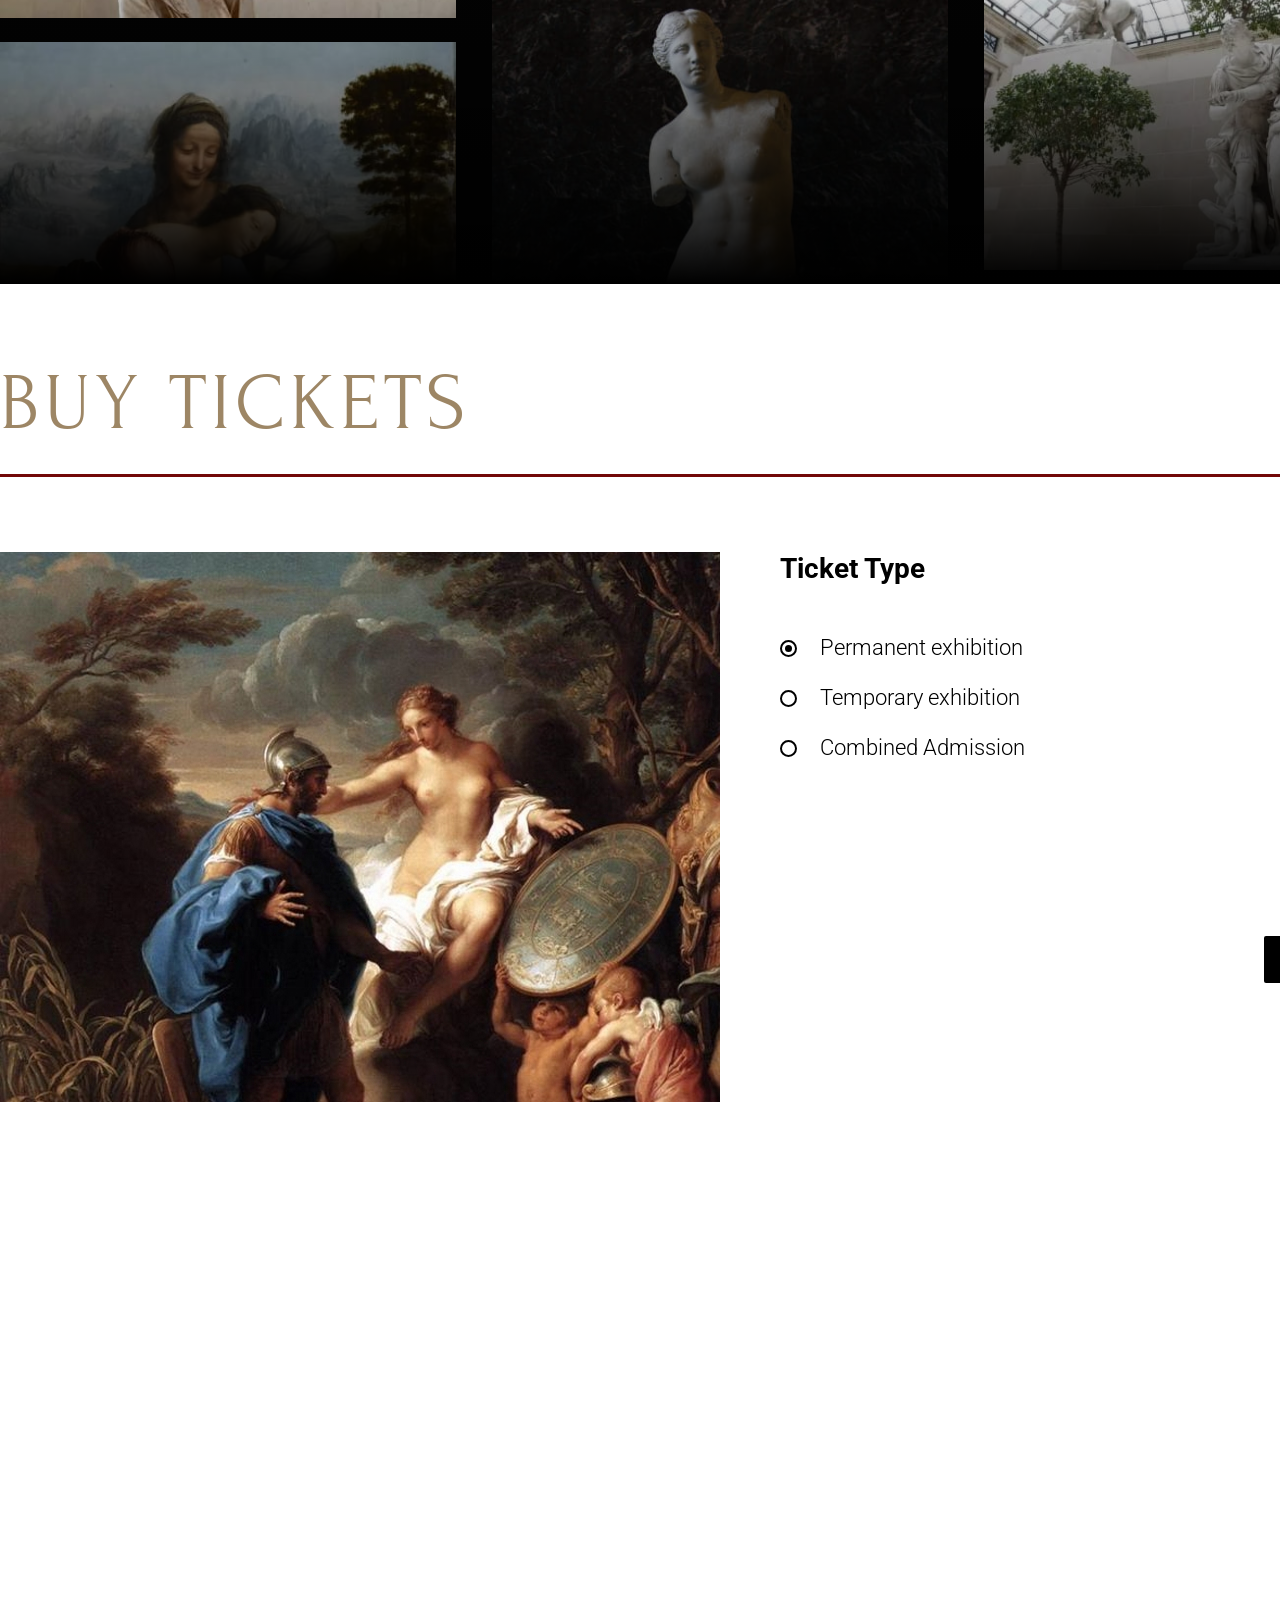
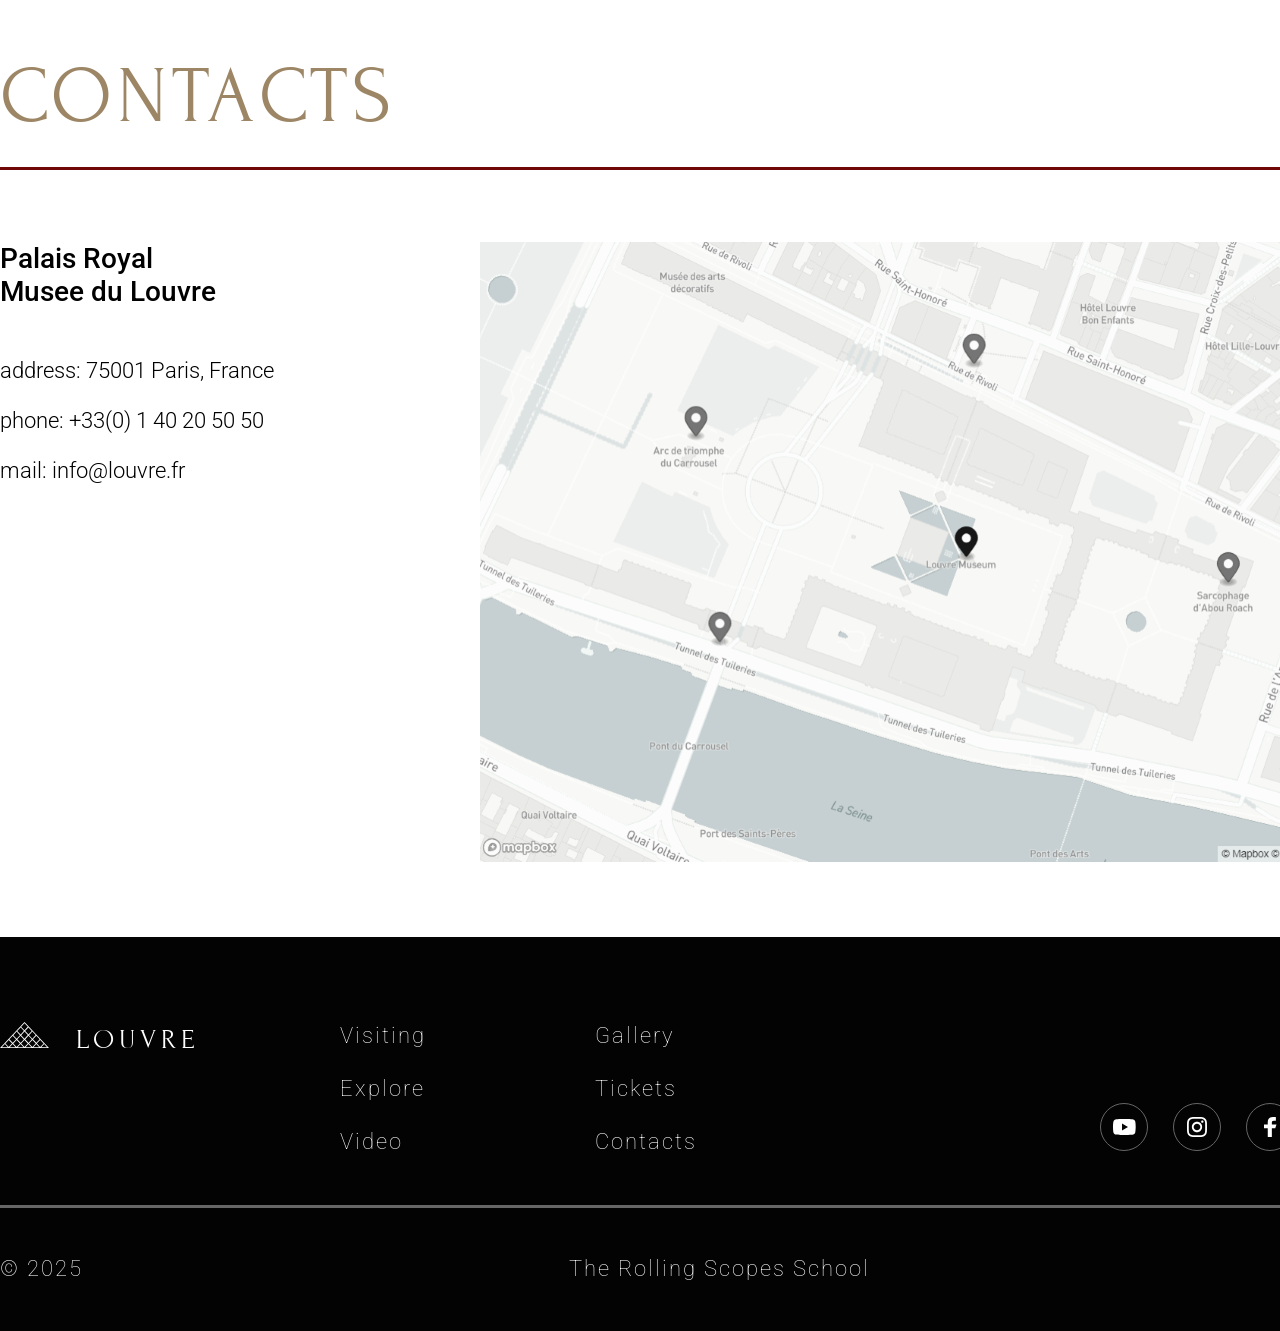
==== commit ecfbff69: "feat: add tours" ====
--- a/museum/index.html
+++ b/museum/index.html
@@ -43,7 +43,7 @@
 						<div class="welcome-body">
 							<h2 class="section-title section-title--dark">Welcome <br> to the Louvre</h2>
 							<p class="welcome-subtitle">From the castle to the museum</p>
-							<a href="https://www.google.com/maps/@48.8618159,2.3366818,3a,75y,81.55h,73.4t/data=!3m7!1e1!3m5!1sAF1QipOVxZQuSy3Bx9T_HpH_7FtBHDTXvI6SF-A10ocT!2e10!3e12!7i5472!8i2736" target="_blank" class="welcome-link">Discover the Louvre</a>
+							<a href="tours/tour7.html" target="_blank" class="welcome-link">Discover the Louvre</a>
 						</div>
 						<div class="welcome-slider">
 							<ul class="welcome-slider__slider">
@@ -82,7 +82,7 @@
 				<div class="container">
 					<h2 class="section-title title-decoration">Virtual tour</h2>
 					<div class="visiting-cards__row">
-						<a href="https://www.google.com/maps/@48.8606882,2.3356791,3a,90y,328.36h,87.55t/data=!3m7!1e1!3m5!1sAF1QipMZ9YgnArbwEIbTDANeSQYFu9gNqpW_2Sv8FBvY!2e10!3e12!7i4352!8i1815" target="_blank" class="visiting-cards__item card-item">
+						<a href="tours/tour1.html" target="_blank" class="visiting-cards__item card-item">
 							<img src="assets/img/visiting/1.jpg" alt="Royal Palace" class="card-item__img">
 							<h3 class="card-item__title">Royal Palace</h3>
 							<div class="card-item__text">
@@ -90,7 +90,7 @@
 								<p>Google Street Panorama View</p>
 							</div>
 						</a>
-						<a href="https://www.google.com/maps/@48.8563254,2.3352706,3a,75y,90t/data=!3m7!1e1!3m5!1sAF1QipNRj_CwP4coDMYdCHj6qHeBeJpI2VxU5BUsOX4F!2e10!3e12!7i11000!8i5500" target="_blank" class="visiting-cards__item card-item">
+						<a href="tours/tour2.html" target="_blank" class="visiting-cards__item card-item">
 							<img src="assets/img/visiting/2.jpg" alt="Denon Wing" class="card-item__img">
 							<h3 class="card-item__title">Denon Wing</h3>
 							<div class="card-item__text">
@@ -98,7 +98,7 @@
 								<p>Google Street Panorama View</p>
 							</div>
 						</a>
-						<a href="https://www.google.com/maps/@48.8601723,2.3395439,3a,88.4y,322.04h,84.25t/data=!3m7!1e1!3m5!1sAF1QipNMZGQuEA-pAUvIG_eP_2f3gWTKZEJ6XLVJ-Pgb!2e10!3e12!7i10240!8i5120" target="_blank" class="visiting-cards__item card-item">
+						<a href="tours/tour3.html" target="_blank" class="visiting-cards__item card-item">
 							<img src="assets/img/visiting/3.jpg" alt="Colonnade Perrault" class="card-item__img">
 							<h3 class="card-item__title">Colonnade Perrault</h3>
 							<div class="card-item__text">
@@ -106,7 +106,7 @@
 								<p>Google Street Panorama View</p>
 							</div>
 						</a>
-						<a href="https://www.google.com/maps/@48.860183,2.3356156,3a,90y,177.69h,95.61t/data=!3m7!1e1!3m5!1sAF1QipP7uFZnTITRe-7AEVAgHAfqiCL-03gvBHcYWgF3!2e10!3e12!7i5472!8i2736" target="_blank" class="visiting-cards__item card-item">
+						<a href="tours/tour4.html" target="_blank" class="visiting-cards__item card-item">
 							<img src="assets/img/visiting/4.jpg" alt="Greek hall" class="card-item__img">
 							<h3 class="card-item__title">Greek hall</h3>
 							<div class="card-item__text">
@@ -114,7 +114,7 @@
 								<p>Google Street Panorama View</p>
 							</div>
 						</a>
-						<a href="https://www.google.com/maps/@48.8598788,2.3355157,3a,82.2y,7.53h,94t/data=!3m7!1e1!3m5!1sAF1QipO1wkUUbyzpPjj-OR0mR5etZJT-xl-40XK8rDQ3!2e10!3e12!7i10240!8i5120" target="_blank" class="visiting-cards__item card-item">
+						<a href="tours/tour5.html" target="_blank" class="visiting-cards__item card-item">
 							<img src="assets/img/visiting/5.jpg" alt="Mona Lisa" class="card-item__img">
 							<h3 class="card-item__title">Mona Lisa</h3>
 							<div class="card-item__text">
@@ -122,7 +122,7 @@
 								<p>Google Street Panorama View</p>
 							</div>
 						</a>
-						<a href="https://www.google.com/maps/@48.8563254,2.3352706,3a,90y,21.26h,79.91t/data=!3m7!1e1!3m5!1sAF1QipPpGAowYatVyk3MMGnZAaQkYm2EUk-Dlca06SS5!2e10!3e12!7i11304!8i5652" target="_blank" class="visiting-cards__item card-item">
+						<a href="tours/tour6.html" target="_blank" class="visiting-cards__item card-item">
 							<img src="assets/img/visiting/6.jpg" alt="Night Palace" class="card-item__img">
 							<h3 class="card-item__title">Night Palace</h3>
 							<div class="card-item__text">
@@ -180,13 +180,13 @@
 					<div class="video-slider">
 						<ul class="video-slider__slider">
 							<li class="video-slider__item">
-								<iframe src="https://www.youtube.com/embed/aWmJ5DgyWPI?si=mD_u3d7WXTEX9UKD" allowfullscreen></iframe>
+								<iframe src="https://www.youtube.com/embed/aWmJ5DgyWPI?si=mD_u3d7WXTEX9UKD" allowfullscreen loading="lazy"></iframe>
 							</li>
 							<li class="video-slider__item">
-								<iframe src="https://www.youtube.com/embed/Vi5D6FKhRmo?si=MRqkx3l_nSE0ZV0d" allowfullscreen></iframe>
+								<iframe src="https://www.youtube.com/embed/Vi5D6FKhRmo?si=MRqkx3l_nSE0ZV0d" allowfullscreen loading="lazy"></iframe>
 							</li>
 							<li class="video-slider__item">
-								<iframe src="https://www.youtube.com/embed/NOhDysLnTvY?si=omC6VBjmVzLuN-4K" allowfullscreen></iframe>
+								<iframe src="https://www.youtube.com/embed/NOhDysLnTvY?si=omC6VBjmVzLuN-4K" allowfullscreen loading="lazy"></iframe>
 							</li>
 						</ul>
 						<div class="video-slider__pagination">
